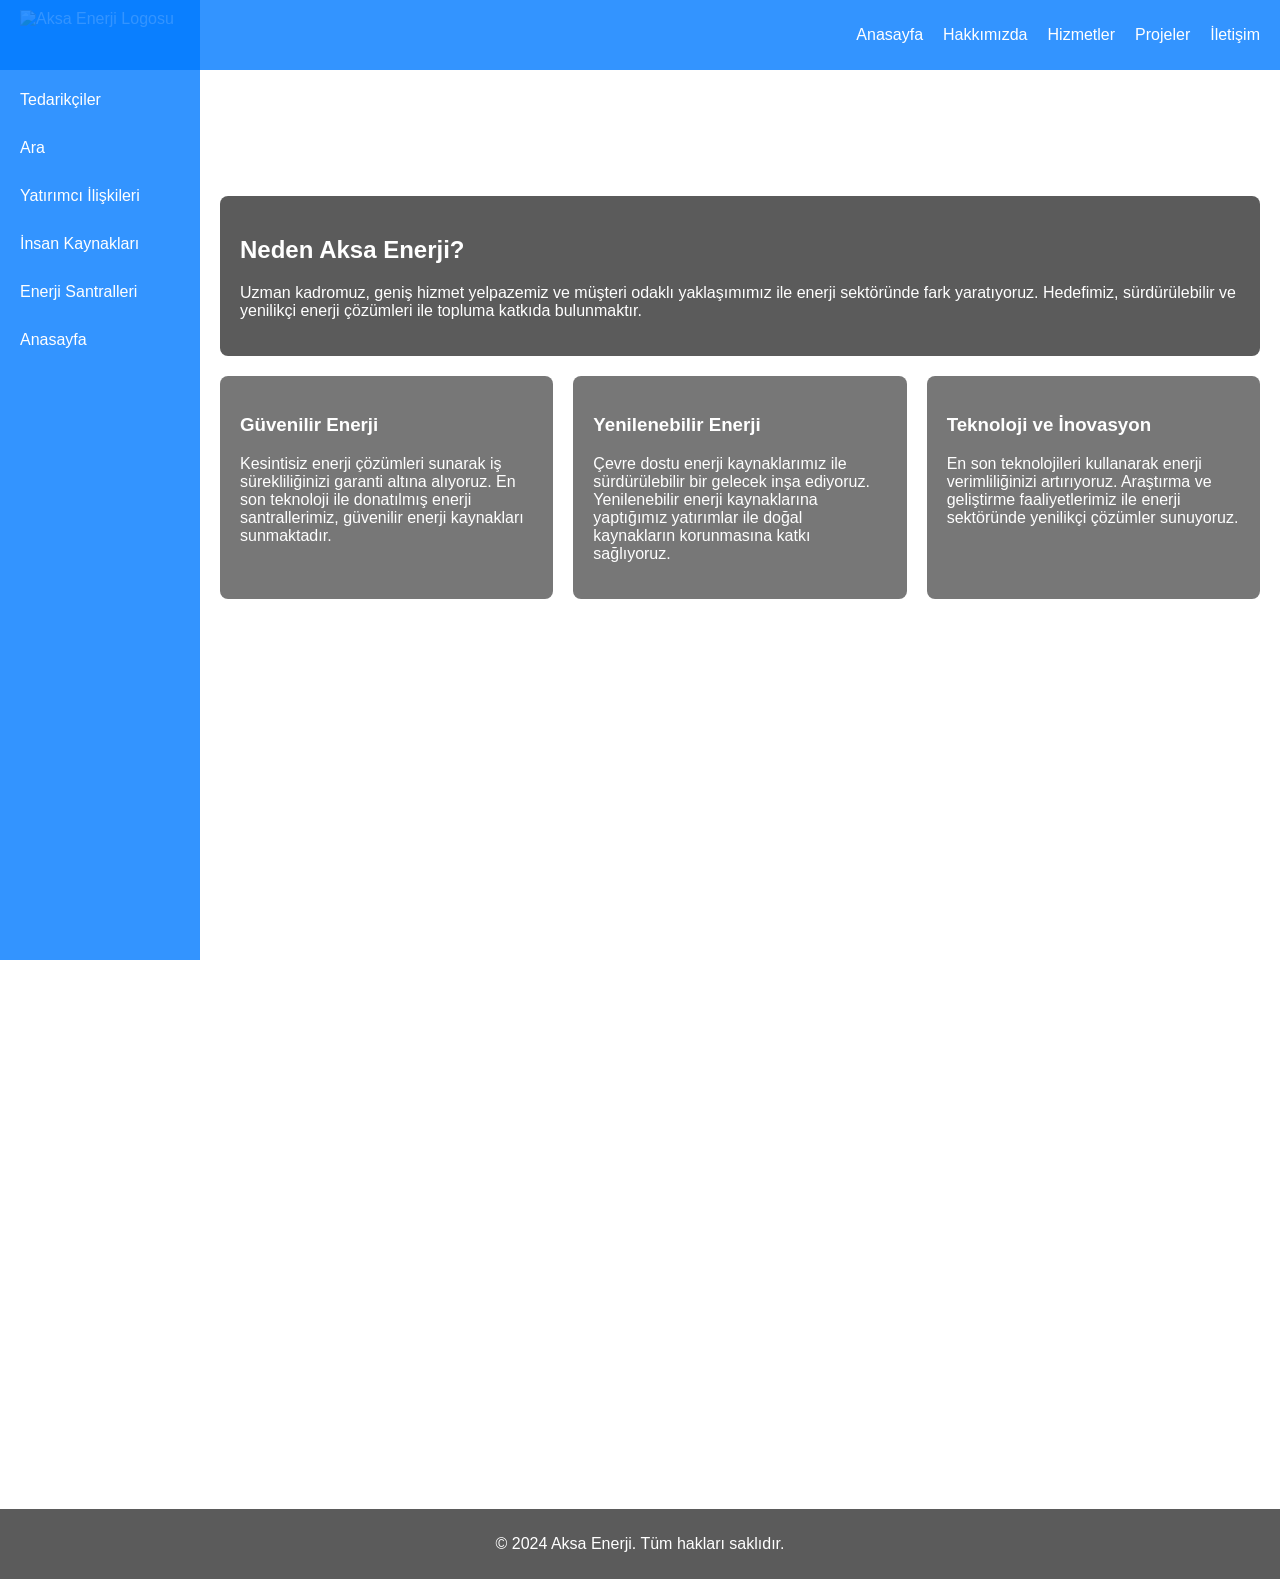
==== index.html @ c447c848 "Add files via upload" ====
<!DOCTYPE html>
<html lang="tr">
<head>
    <meta charset="UTF-8">
    <meta name="viewport" content="width=device-width, initial-scale=1.0">
    <title>Aksa Enerji</title>
    <link rel="stylesheet" href="styles.css">
</head>
<body>
    <div class="video-container">
        <video autoplay muted loop>
            <source src="aksa-enerji.mp4" type="video/mp4">
        </video>
    </div>

    <header>
        <img src="https://aksaenerjicdn.mncdn.com/assets/images/aksa-enerji-logo.jpg" alt="Aksa Enerji Logosu" class="logo">
        <nav>
            <ul>
                <li><a href="index.html">Anasayfa</a></li>
                <li><a href="hakkimizda.html" target="_blank">Hakkımızda</a></li>
                <li><a href="hizmetler.html" target="_blank">Hizmetler</a></li>
                <li><a href="projeler.html" target="_blank">Projeler</a></li>
                <li><a href="iletisim.html" target="_blank">İletişim</a></li>
            </ul>
        </nav>
    </header>

    <div class="sidebar">
        <ul>
            <li><a href="#tedarikciler">Tedarikçiler</a></li>
            <li><a href="#ara">Ara</a></li>
            <li><a href="#yatirimci-iliskileri">Yatırımcı İlişkileri</a></li>
            <li><a href="#insan-kaynaklari">İnsan Kaynakları</a></li>
            <li><a href="#enerji-santralleri">Enerji Santralleri</a></li>
            <li><a href="#anasayfa">Anasayfa</a></li>
        </ul>
    </div>

    <main>
        <section id="anasayfa">
            <h1>Hoşgeldiniz Aksa Enerji</h1>
            <p>Aksa Enerji'nin yenilikçi çözümleri ile tanışın.</p>
            <div class="highlight">
                <h2>Neden Aksa Enerji?</h2>
                <p>Uzman kadromuz, geniş hizmet yelpazemiz ve müşteri odaklı yaklaşımımız ile enerji sektöründe fark yaratıyoruz. Hedefimiz, sürdürülebilir ve yenilikçi enerji çözümleri ile topluma katkıda bulunmaktır.</p>
            </div>
            <div class="cards">
                <div class="card">
                    <h3>Güvenilir Enerji</h3>
                    <p>Kesintisiz enerji çözümleri sunarak iş sürekliliğinizi garanti altına alıyoruz. En son teknoloji ile donatılmış enerji santrallerimiz, güvenilir enerji kaynakları sunmaktadır.</p>
                </div>
                <div class="card">
                    <h3>Yenilenebilir Enerji</h3>
                    <p>Çevre dostu enerji kaynaklarımız ile sürdürülebilir bir gelecek inşa ediyoruz. Yenilenebilir enerji kaynaklarına yaptığımız yatırımlar ile doğal kaynakların korunmasına katkı sağlıyoruz.</p>
                </div>
                <div class="card">
                    <h3>Teknoloji ve İnovasyon</h3>
                    <p>En son teknolojileri kullanarak enerji verimliliğinizi artırıyoruz. Araştırma ve geliştirme faaliyetlerimiz ile enerji sektöründe yenilikçi çözümler sunuyoruz.</p>
                </div>
            </div>
        </section>
        
        <section id="tedarikciler">
            <h2>Tedarikçiler</h2>
            <p>Bizimle çalışmak isteyen tedarikçiler için bilgiler ve gereklilikler burada yer alacak.</p>
        </section>
        
        <section id="ara">
            <h2>Ara</h2>
            <p>Sitemizde arama yapmak için burayı kullanabilirsiniz.</p>
        </section>
        
        <section id="yatirimci-iliskileri">
            <h2>Yatırımcı İlişkileri</h2>
            <p>Yatırımcılarımız için önemli bilgiler ve raporlar burada bulunacak.</p>
        </section>
        
        <section id="insan-kaynaklari">
            <h2>İnsan Kaynakları</h2>
            <p>İnsan kaynakları politikalarımız ve iş başvuru süreçlerimiz hakkında bilgiler burada yer alacak.</p>
        </section>
        
        <section id="enerji-santralleri">
            <h2>Enerji Santralleri</h2>
            <p>Enerji santrallerimiz hakkında detaylı bilgiler ve projeler burada bulunacak.</p>
        </section>
    </main>

    <footer>
        <p>&copy; 2024 Aksa Enerji. Tüm hakları saklıdır.</p>
    </footer>
</body>
</html>
---- styles.css ----
body {
    font-family: Arial, sans-serif;
    color: #fff;
    margin: 0;
    padding: 0;
    overflow-x: hidden; /* Yatay scroll bar'ı gizler */
}

.video-container {
    position: fixed;
    top: 0;
    left: 0;
    width: 100%;
    height: 100%;
    overflow: hidden;
    z-index: -1;
}

.video-container video {
    min-width: 100%;
    min-height: 100%;
    width: auto;
    height: auto;
    position: absolute;
    top: 50%;
    left: 50%;
    transform: translate(-50%, -50%);
    filter: brightness(0.5); /* Video parlaklığını ayarlamak için */
}

header {
    background-color: rgba(0, 122, 255, 0.8); /* Transparan arka plan */
    padding: 10px 0;
    display: flex;
    justify-content: space-between;
    align-items: center;
    padding: 10px 20px;
    animation: fadeInDown 2s ease-in-out;
}

.logo {
    height: 50px;
}

nav ul {
    list-style-type: none;
    margin: 0;
    padding: 0;
    display: flex;
}

nav li {
    margin-left: 20px;
}

nav a {
    color: #fff;
    text-decoration: none;
}

.sidebar {
    position: fixed;
    left: 0;
    top: 0;
    height: 100%;
    width: 200px;
    background-color: rgba(0, 122, 255, 0.8); /* Transparan arka plan */
    padding-top: 60px;
    z-index: 1;
}

.sidebar ul {
    list-style-type: none;
    padding: 0;
}

.sidebar ul li {
    padding: 15px 20px;
}

.sidebar ul li a {
    color: #fff;
    text-decoration: none;
    display: block;
}

main {
    margin-left: 200px; /* Sol menü genişliği kadar boşluk bırak */
    padding: 20px;
    z-index: 1;
    position: relative;
    overflow-x: hidden; /* Yatay scroll bar'ı gizler */
}

section {
    margin-bottom: 40px;
    padding-bottom: 40px; /* İçerikler arası boşluk bırakır */
}

footer {
    background-color: rgba(51, 51, 51, 0.8); /* Transparan arka plan */
    text-align: center;
    padding: 10px 0;
    animation: fadeInUp 2s ease-in-out;
    z-index: 1;
    position: relative;
}

.highlight {
    background-color: rgba(51, 51, 51, 0.8); /* Transparan arka plan */
    padding: 20px;
    margin: 20px 0;
    border-radius: 8px;
    animation: fadeIn 2s ease-in-out;
    z-index: 1;
    position: relative;
}

.cards {
    display: flex;
    gap: 20px;
    flex-wrap: wrap; /* Küçük ekranlarda kartları sarma */
    justify-content: space-between; /* Kartlar arası boşluk */
}

.card {
    background-color: rgba(85, 85, 85, 0.8); /* Transparan arka plan */
    padding: 20px;
    border-radius: 8px;
    flex: 1;
    animation: slideIn 1.5s ease-in-out;
    z-index: 1;
    position: relative;
}

.service, .project, .contact {
    background-color: rgba(85, 85, 85, 0.8); /* Transparan arka plan */
    padding: 20px;
    border-radius: 8px;
    margin-bottom: 20px;
    animation: fadeIn 1.5s ease-in-out;
    z-index: 1;
    position: relative;
}

@keyframes fadeIn {
    from { opacity: 0; }
    to { opacity: 1; }
}

@keyframes slideIn {
    from { transform: translateX(-100%); }
    to { transform: translateX(0); }
}

@keyframes fadeInDown {
    from { transform: translateY(-50%); opacity: 0; }
    to { transform: translateY(0); opacity: 1; }
}

@keyframes fadeInUp {
    from { transform: translateY(50%); opacity: 0; }
    to { transform: translateY(0); opacity: 1; }
}
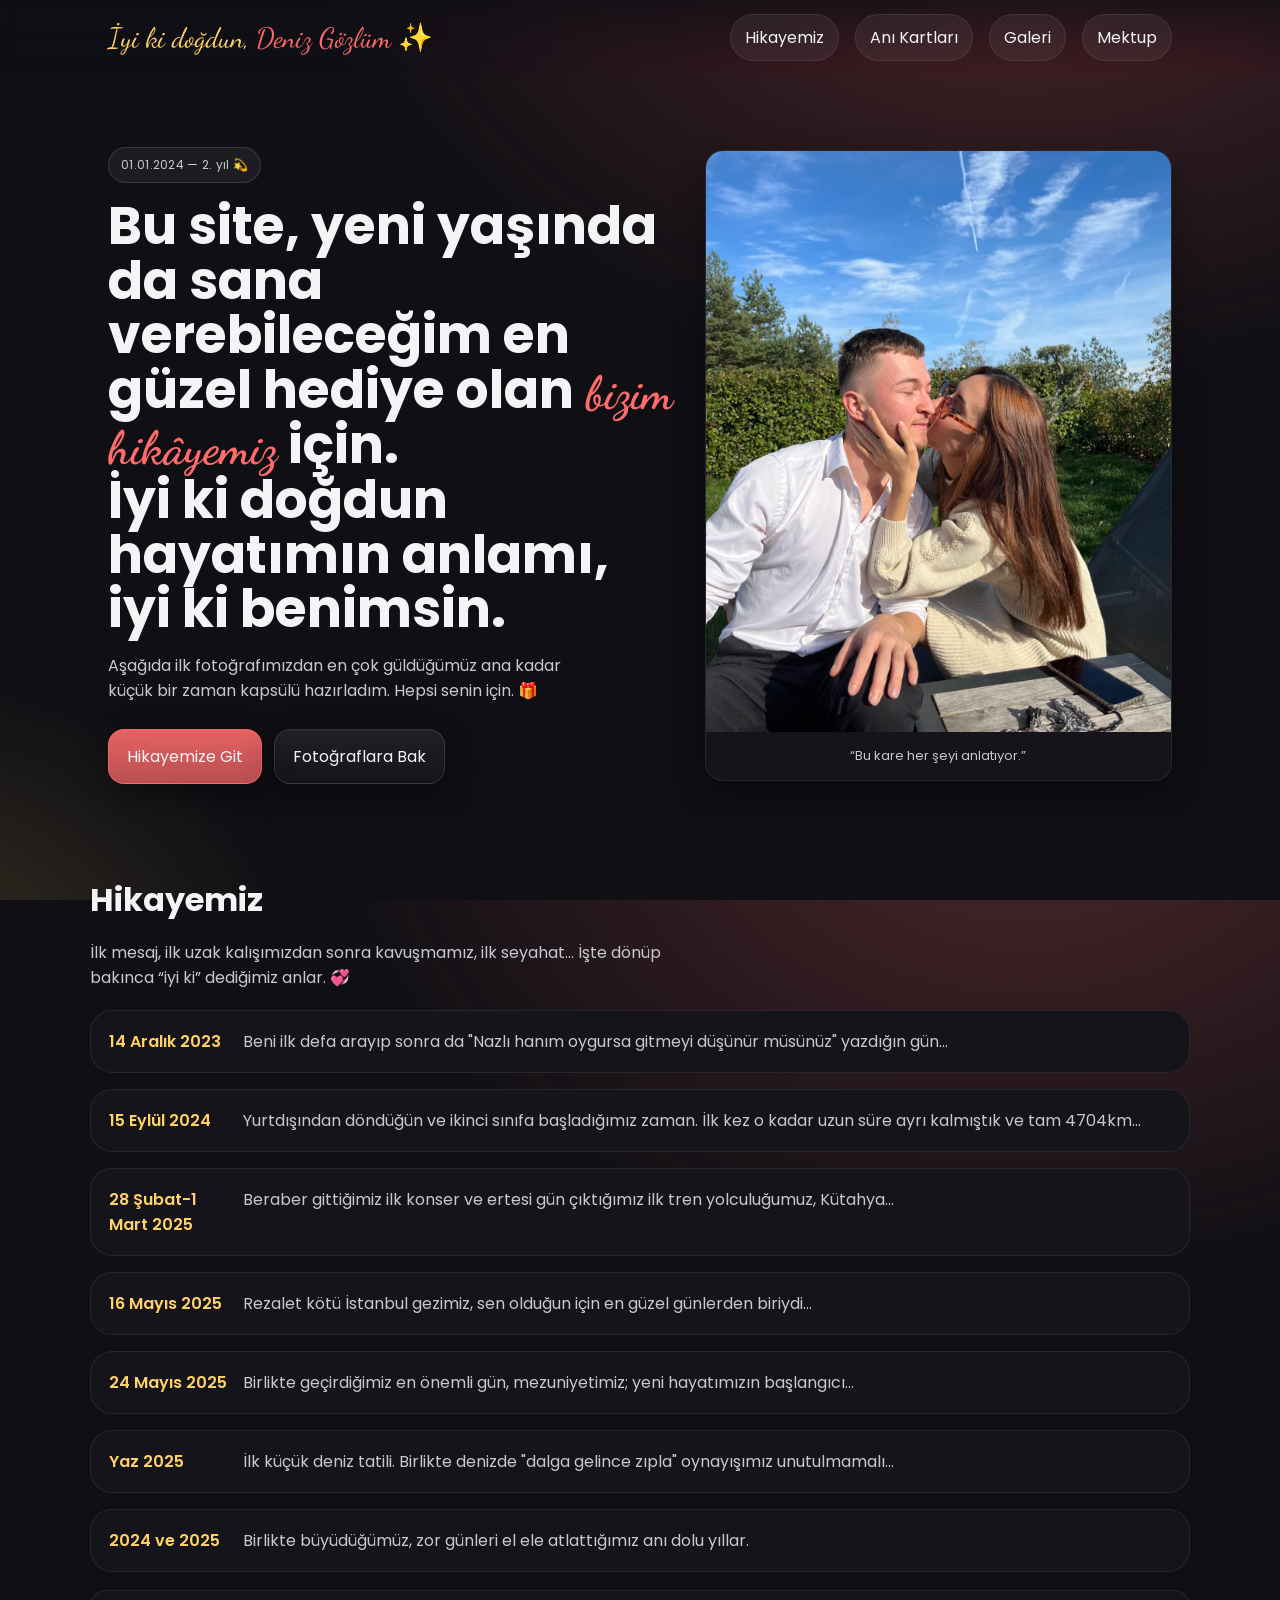
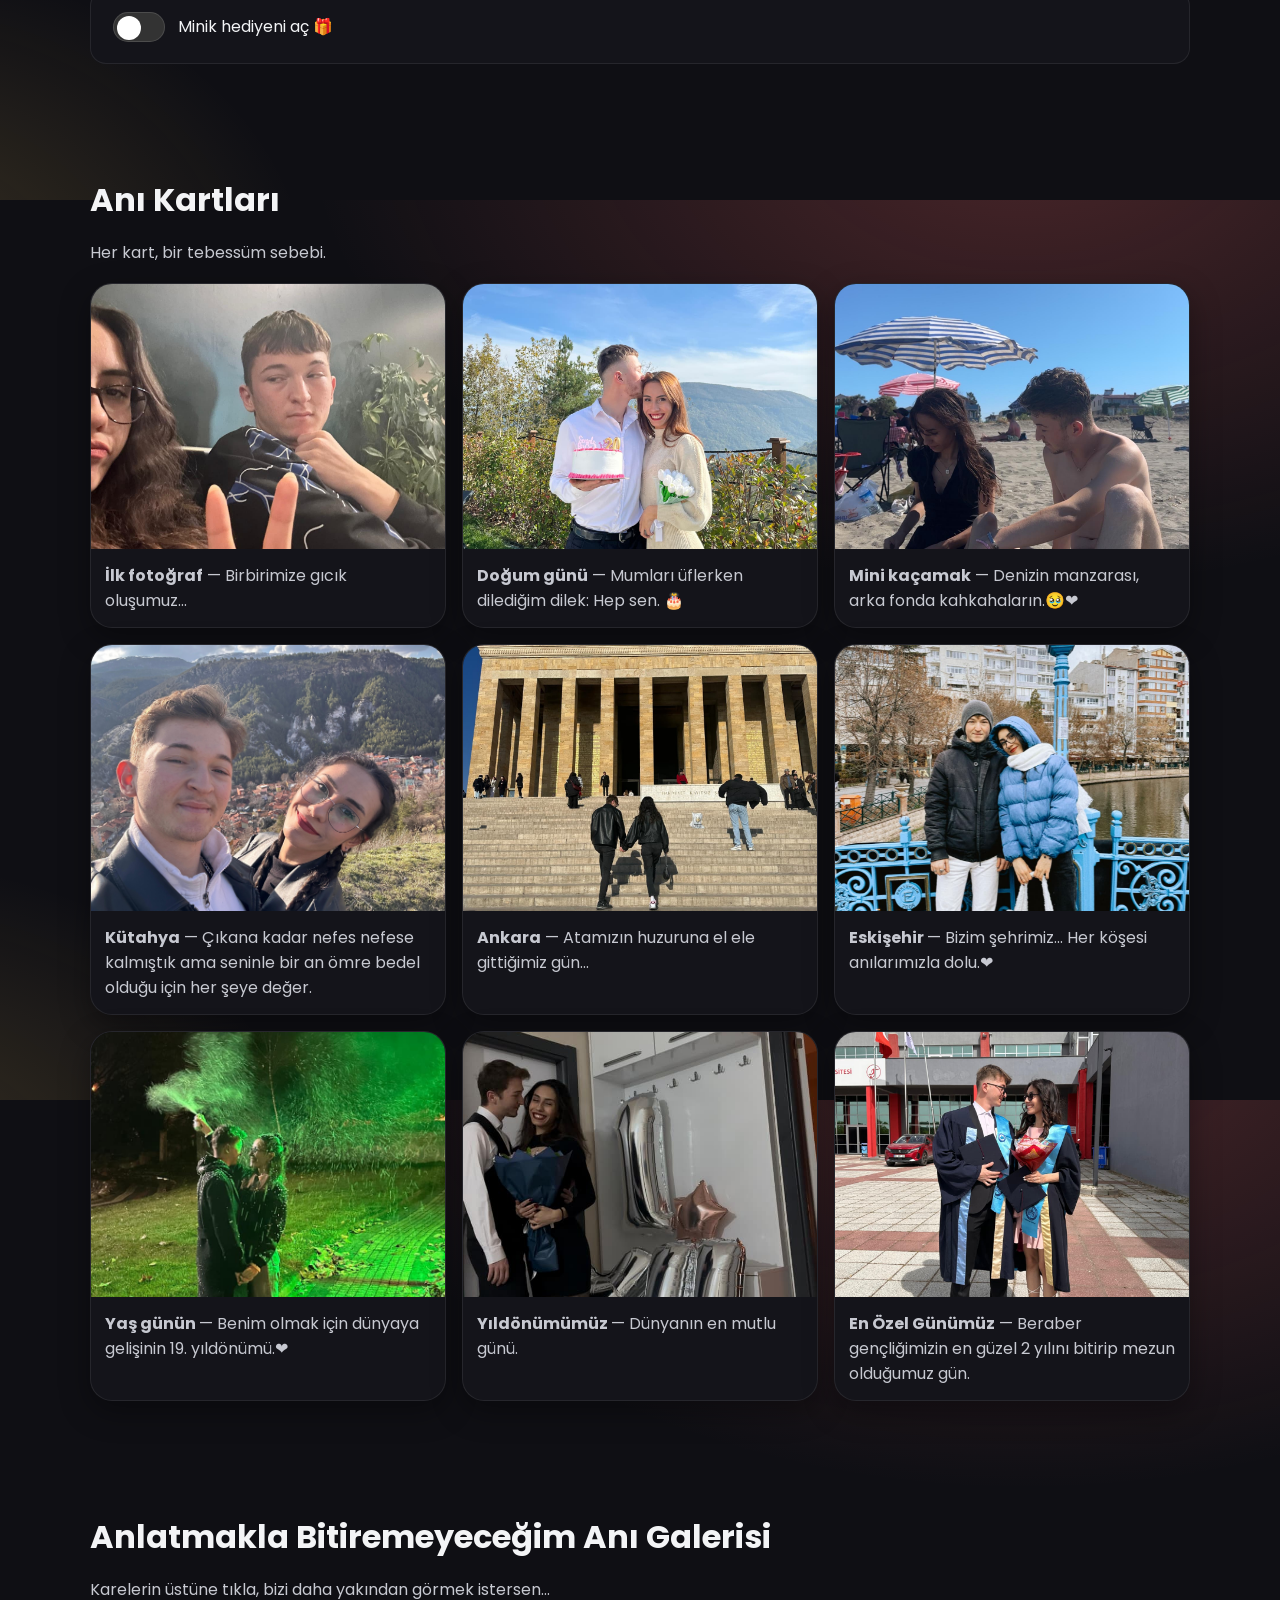
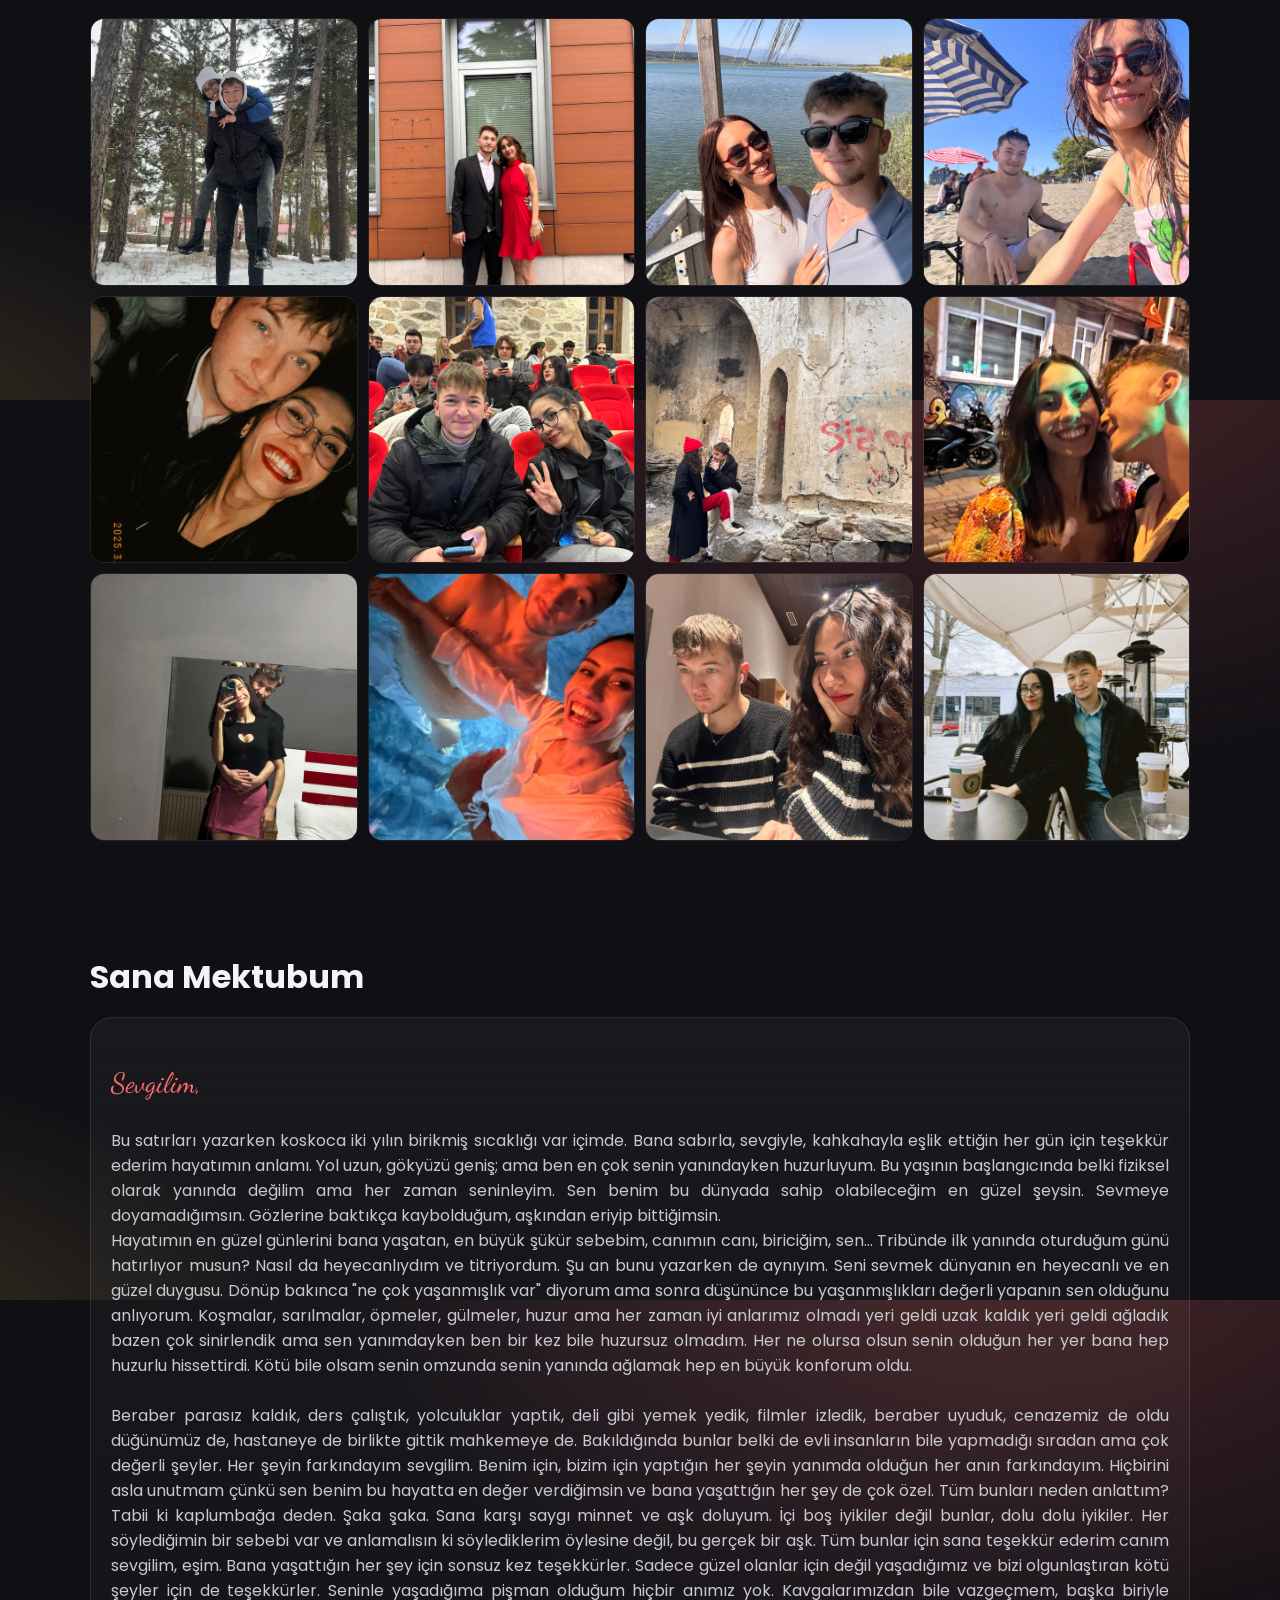
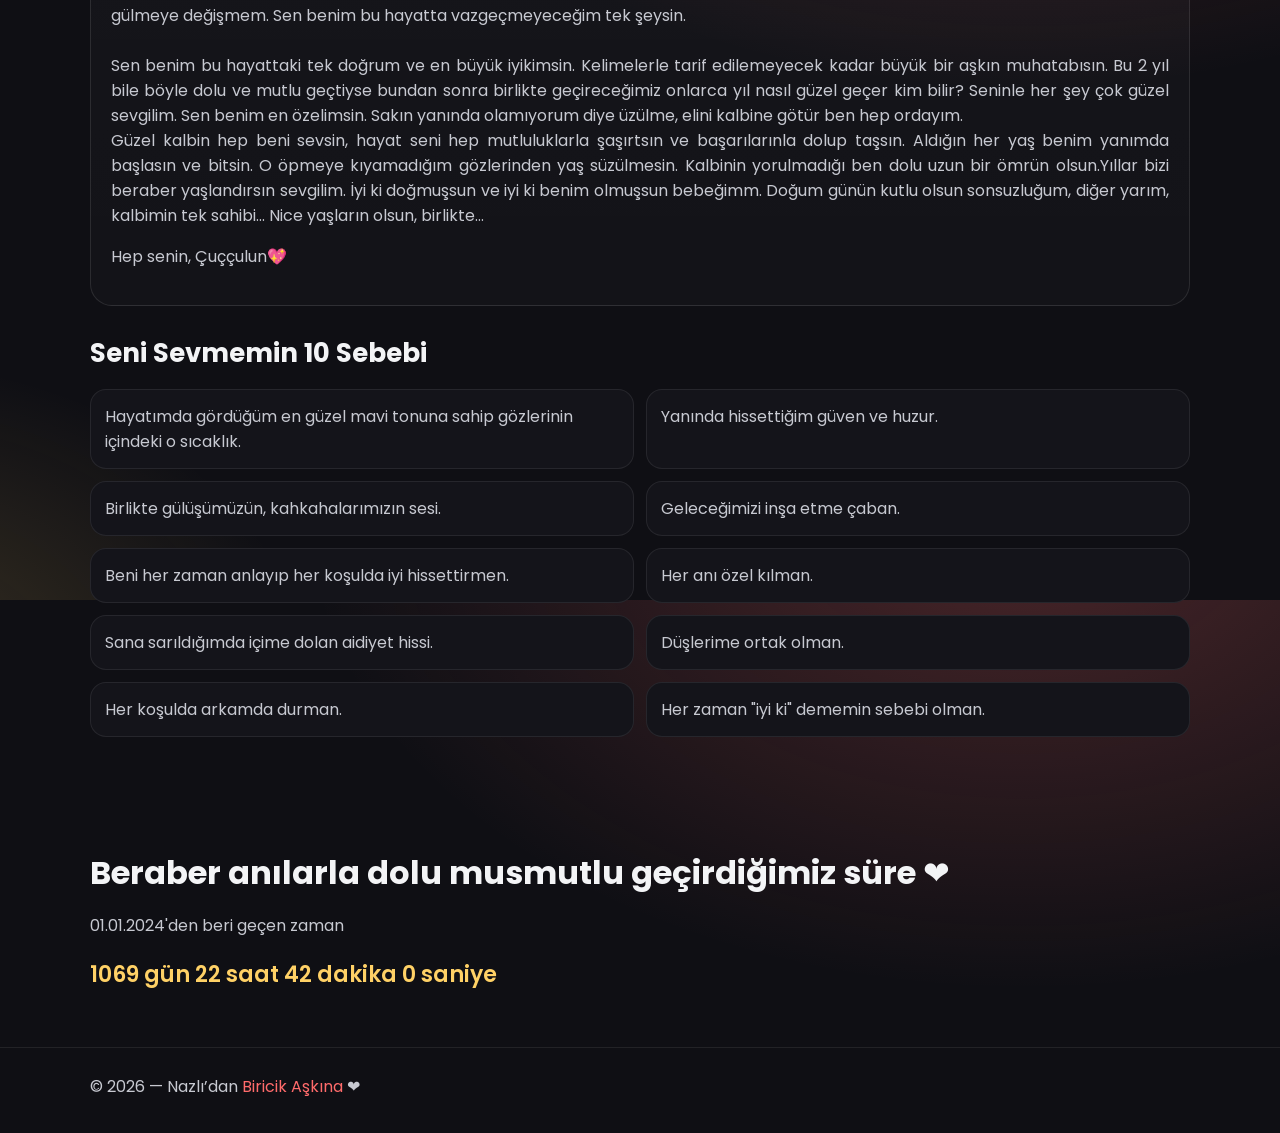
==== commit 0de1ac30: "Add files via upload" ====
--- a/index.html
+++ b/index.html
@@ -1,94 +1,569 @@
 <!DOCTYPE html>
 <html lang="tr">
 <head>
-    <meta charset="UTF-8">
-    <meta name="viewport" content="width=device-width, initial-scale=1.0">
-    <title>Aksa Enerji</title>
-    <link rel="stylesheet" href="styles.css">
+  <meta charset="UTF-8" />
+  <meta name="viewport" content="width=device-width, initial-scale=1" />
+  <meta name="theme-color" content="#ff6b6b" />
+  <title>İyi ki Doğdun ❤️</title>
+  <!-- Google Fonts -->
+  <link href="https://fonts.googleapis.com/css2?family=Dancing+Script:wght@600;700&family=Poppins:wght@300;400;600;700&display=swap" rel="stylesheet">
+  <style>
+    :root{
+      --bg:#0f0f14;          /* arka plan */
+      --paper:#14141a;       /* kart rengi */
+      --soft:#1b1b23;        /* daha koyu yüzey */
+      --text:#f3f4f6;        /* ana metin */
+      --muted:#c7c9d1;       /* ikincil metin */
+      --primary:#ff6b6b;     /* vurgu */
+      --accent:#ffd166;      /* ikinci vurgu */
+      --ring:rgba(255,107,107,.5);
+      --glass:rgba(255,255,255,.06);
+      --shadow:0 10px 30px rgba(0,0,0,.35);
+      --radius:22px;
+    }
+    *{box-sizing:border-box}
+    html,body{margin:0;height:100%;scroll-behavior:smooth}
+    body{font-family:Poppins,system-ui,-apple-system,Segoe UI,Roboto,Ubuntu; color:var(--text); background:radial-gradient(1200px 800px at 80% -10%, rgba(255,107,107,.25), transparent 60%), radial-gradient(800px 600px at -10% 110%, rgba(255,209,102,.18), transparent 55%), var(--bg);}    
+    a{color:inherit;text-decoration:none}
+    img{max-width:100%;display:block}
+
+    /* Navbar */
+    .nav{position:sticky;top:0;z-index:50;backdrop-filter:saturate(140%) blur(8px);background:linear-gradient(0deg, transparent, rgba(15,15,20,.75));}
+    .nav-inner{max-width:1100px;margin:auto;display:flex;align-items:center;justify-content:space-between;padding:14px 18px}
+    .brand{font-family:"Dancing Script";font-size:28px;color:var(--accent)}
+    .links{display:flex;gap:16px;flex-wrap:wrap}
+    .chip{padding:10px 14px;border-radius:999px;background:var(--glass);border:1px solid rgba(255,255,255,.08)}
+    .chip:hover{box-shadow:0 0 0 3px var(--ring)}
+
+    /* Hero */
+    .hero{position:relative;overflow:hidden}
+    .hero-inner{max-width:1100px;margin:auto;display:grid;grid-template-columns:1.1fr .9fr;gap:26px;align-items:center;padding:72px 18px 36px}
+    .tag{display:inline-block;padding:8px 12px;border:1px solid rgba(255,255,255,.12);border-radius:999px;background:var(--glass);color:var(--muted);font-size:12px;letter-spacing:.3px}
+    .title{font-size:52px;line-height:1.05;margin:16px 0 10px;font-weight:700}
+    .title span{color:var(--primary);font-family:"Dancing Script";font-weight:700;font-size:.9em}
+    .subtitle{color:var(--muted);max-width:48ch}
+    .cta-row{display:flex;gap:12px;margin-top:26px;flex-wrap:wrap}
+    .btn{padding:14px 18px;border-radius:16px;border:1px solid rgba(255,255,255,.12);background:linear-gradient(180deg, rgba(255,255,255,.08), rgba(255,255,255,.02));box-shadow:var(--shadow)}
+    .btn.primary{background:linear-gradient(180deg, rgba(255,107,107,.9), rgba(255,107,107,.7));border-color:rgba(255,107,107,.8)}
+    .btn:hover{transform:translateY(-1px)}
+
+    .polaroid{position:relative;border-radius:18px;overflow:hidden;background:var(--paper);border:1px solid rgba(255,255,255,.08);box-shadow:var(--shadow)}
+    .polaroid img{aspect-ratio:4/5;object-fit:cover}
+    .polaroid .cap{padding:14px;text-align:center;color:var(--muted);font-size:13px}
+
+    /* Hearts animation */
+    .hearts{position:absolute;inset:0;pointer-events:none;overflow:hidden}
+    .heart{position:absolute;bottom:-40px;width:18px;height:18px;background:var(--primary);transform:rotate(45deg);animation:float 12s linear infinite;opacity:.5}
+    .heart::before,.heart::after{content:"";position:absolute;width:18px;height:18px;background:var(--primary);border-radius:50%}
+    .heart::before{left:-9px}
+    .heart::after{top:-9px}
+    @keyframes float{0%{transform:translateY(0) rotate(45deg)}100%{transform:translateY(-120vh) rotate(45deg)}}
+    /* farklı hız/konum için özelleştirme */
+    .heart.h1{left:10%;animation-duration:13s;animation-delay:0s}
+    .heart.h2{left:22%;animation-duration:10s;animation-delay:1s}
+    .heart.h3{left:35%;animation-duration:15s;animation-delay:2s}
+    .heart.h4{left:48%;animation-duration:12s;animation-delay:3s}
+    .heart.h5{left:63%;animation-duration:16s;animation-delay:1.5s}
+    .heart.h6{left:78%;animation-duration:11s;animation-delay:2.5s}
+    .heart.h7{left:90%;animation-duration:14s;animation-delay:.5s}
+
+    /* Sections */
+    section{padding:56px 18px}
+    .wrap{max-width:1100px;margin:auto}
+    .h2{font-size:32px;margin:0 0 16px;font-weight:700}
+    .lead{color:var(--muted);max-width:60ch}
+
+    /* Timeline */
+    .timeline{display:grid;gap:16px;margin-top:20px}
+    .t-item{display:grid;grid-template-columns:120px 1fr;gap:14px;align-items:start;padding:18px;border-radius:var(--radius);background:var(--paper);border:1px solid rgba(255,255,255,.08)}
+    .t-date{color:var(--accent);font-weight:600}
+    .t-text{color:var(--muted)}
+
+    /* Memory cards */
+    .cards{display:grid;grid-template-columns:repeat(3,1fr);gap:16px;margin-top:18px}
+    .card{background:var(--paper);border:1px solid rgba(255,255,255,.08);border-radius:var(--radius);overflow:hidden;transition:transform .2s ease;box-shadow:var(--shadow)}
+    .card:hover{transform:translateY(-3px)}
+    .card img{aspect-ratio:4/3;object-fit:cover}
+    .card .p{padding:14px;color:var(--muted)}
+
+    /* Gallery with :target modal */
+    .grid{display:grid;grid-template-columns:repeat(4,1fr);gap:10px;margin-top:14px}
+    .grid a{border-radius:14px;overflow:hidden;border:1px solid rgba(255,255,255,.08)}
+    .grid img{aspect-ratio:1;object-fit:cover;filter:saturate(1.05)}
+    .modal{position:fixed;inset:0;background:rgba(0,0,0,.8);display:none;align-items:center;justify-content:center;padding:20px}
+    .modal img{max-width:min(92vw,1100px);max-height:86vh;border-radius:16px}
+    .modal:target{display:flex}
+    .close{position:fixed;top:22px;right:22px;background:var(--glass);border:1px solid rgba(255,255,255,.12);padding:10px 14px;border-radius:999px}
+
+    /* Letter */
+    .letter{background:linear-gradient(180deg,rgba(255,255,255,.04),rgba(255,255,255,.02));border:1px solid rgba(255,255,255,.1);border-radius:var(--radius);padding:20px}
+    .script{font-family:"Dancing Script";font-size:28px;color:var(--primary)}
+    .just{ text-align:justify; color:var(--muted)}
+
+    /* Reasons */
+    .reasons{display:grid;grid-template-columns:repeat(2,1fr);gap:12px;margin-top:16px}
+    .reason{background:var(--paper);border:1px solid rgba(255,255,255,.08);padding:14px;border-radius:16px;color:var(--muted)}
+
+    /* Surprise reveal */
+    .reveal{margin-top:18px;background:var(--paper);border:1px solid rgba(255,255,255,.08);border-radius:16px;padding:18px}
+    .switch{appearance:none;width:52px;height:30px;border-radius:999px;background:#333;position:relative;cursor:pointer;outline:none;border:1px solid rgba(255,255,255,.12)}
+    .switch::after{content:"";position:absolute;top:3px;left:3px;width:24px;height:24px;border-radius:50%;background:#fff;transition:all .25s}
+    .switch:checked{background:var(--primary)}
+    .switch:checked::after{left:25px}
+    .gift{display:none;margin-top:12px;padding:14px;border-radius:14px;background:linear-gradient(90deg, rgba(255,107,107,.2), rgba(255,209,102,.2));border:1px solid rgba(255,255,255,.12)}
+    .switch:checked ~ .gift{display:block}
+
+    /* Footer */
+    footer{padding:26px 18px;border-top:1px solid rgba(255,255,255,.08);color:var(--muted)}
+
+    /* Responsive */
+    @media (max-width:980px){
+      .hero-inner{grid-template-columns:1fr}
+      .cards{grid-template-columns:1fr 1fr}
+      .grid{grid-template-columns:repeat(3,1fr)}
+      .t-item{grid-template-columns:1fr}
+    }
+    @media (max-width:640px){
+      .title{font-size:38px}
+      .cards{grid-template-columns:1fr}
+      .grid{grid-template-columns:repeat(2,1fr)}
+      .reasons{grid-template-columns:1fr}
+    }
+
+    .reveal .gift {
+  display:none;
+  margin-top:12px;
+  padding:14px;
+  border-radius:14px;
+  background:linear-gradient(90deg, rgba(255,107,107,.2), rgba(255,209,102,.2));
+  border:1px solid rgba(255,255,255,.12);
+  transition:all .3s ease;
+}
+
+.switch:checked + span + .gift {
+  display:block;
+}
+
+  /* === Açılış Animasyonu === */
+#intro {
+  position: fixed;
+  inset: 0;
+  background: var(--bg);
+  display: flex;
+  align-items: center;
+  justify-content: center;
+  flex-direction: column;
+  z-index: 9999;
+  animation: fadeOut 2s ease 7s forwards; /* 4.5 saniye sonra kaybolur */
+}
+
+.intro-text {
+  text-align: center;
+  animation: fadeIn 1s ease forwards;
+}
+
+#intro h1, #intro h2 {
+  opacity: 0;
+  font-family: "Dancing Script", cursive;
+  color: var(--primary);
+  margin: 0;
+}
+
+#intro h1 {
+  font-size: 42px;
+  animation: showText 1s ease forwards 0.5s;
+}
+
+#intro h2 {
+  font-size: 32px;
+  color: var(--accent);
+  animation: showText 1s ease forwards 2.5s;
+}
+
+@keyframes showText {
+  from {opacity: 0; transform: translateY(20px);}
+  to {opacity: 1; transform: translateY(0);}
+}
+
+@keyframes fadeOut {
+  to {opacity: 0; visibility: hidden;}
+}
+
+@keyframes fadeIn {
+  from {opacity: 0;}
+  to {opacity: 1;}
+}
+
+/* === Kalp & Konfeti Efekti === */
+#confettiCanvas {
+  position: absolute;
+  top: 0;
+  left: 0;
+  width: 100%;
+  height: 100%;
+  pointer-events: none;
+}
+
+  </style>
 </head>
 <body>
-    <div class="video-container">
-        <video autoplay muted loop>
-            <source src="aksa-enerji.mp4" type="video/mp4">
-        </video>
-    </div>
-
-    <header>
-        <img src="https://aksaenerjicdn.mncdn.com/assets/images/aksa-enerji-logo.jpg" alt="Aksa Enerji Logosu" class="logo">
-        <nav>
-            <ul>
-                <li><a href="index.html">Anasayfa</a></li>
-                <li><a href="hakkimizda.html" target="_blank">Hakkımızda</a></li>
-                <li><a href="hizmetler.html" target="_blank">Hizmetler</a></li>
-                <li><a href="projeler.html" target="_blank">Projeler</a></li>
-                <li><a href="iletisim.html" target="_blank">İletişim</a></li>
-            </ul>
-        </nav>
-    </header>
-
-    <div class="sidebar">
-        <ul>
-            <li><a href="#tedarikciler">Tedarikçiler</a></li>
-            <li><a href="#ara">Ara</a></li>
-            <li><a href="#yatirimci-iliskileri">Yatırımcı İlişkileri</a></li>
-            <li><a href="#insan-kaynaklari">İnsan Kaynakları</a></li>
-            <li><a href="#enerji-santralleri">Enerji Santralleri</a></li>
-            <li><a href="#anasayfa">Anasayfa</a></li>
-        </ul>
-    </div>
-
-    <main>
-        <section id="anasayfa">
-            <h1>Hoşgeldiniz Aksa Enerji</h1>
-            <p>Aksa Enerji'nin yenilikçi çözümleri ile tanışın.</p>
-            <div class="highlight">
-                <h2>Neden Aksa Enerji?</h2>
-                <p>Uzman kadromuz, geniş hizmet yelpazemiz ve müşteri odaklı yaklaşımımız ile enerji sektöründe fark yaratıyoruz. Hedefimiz, sürdürülebilir ve yenilikçi enerji çözümleri ile topluma katkıda bulunmaktır.</p>
-            </div>
-            <div class="cards">
-                <div class="card">
-                    <h3>Güvenilir Enerji</h3>
-                    <p>Kesintisiz enerji çözümleri sunarak iş sürekliliğinizi garanti altına alıyoruz. En son teknoloji ile donatılmış enerji santrallerimiz, güvenilir enerji kaynakları sunmaktadır.</p>
-                </div>
-                <div class="card">
-                    <h3>Yenilenebilir Enerji</h3>
-                    <p>Çevre dostu enerji kaynaklarımız ile sürdürülebilir bir gelecek inşa ediyoruz. Yenilenebilir enerji kaynaklarına yaptığımız yatırımlar ile doğal kaynakların korunmasına katkı sağlıyoruz.</p>
-                </div>
-                <div class="card">
-                    <h3>Teknoloji ve İnovasyon</h3>
-                    <p>En son teknolojileri kullanarak enerji verimliliğinizi artırıyoruz. Araştırma ve geliştirme faaliyetlerimiz ile enerji sektöründe yenilikçi çözümler sunuyoruz.</p>
-                </div>
-            </div>
-        </section>
-        
-        <section id="tedarikciler">
-            <h2>Tedarikçiler</h2>
-            <p>Bizimle çalışmak isteyen tedarikçiler için bilgiler ve gereklilikler burada yer alacak.</p>
-        </section>
-        
-        <section id="ara">
-            <h2>Ara</h2>
-            <p>Sitemizde arama yapmak için burayı kullanabilirsiniz.</p>
-        </section>
-        
-        <section id="yatirimci-iliskileri">
-            <h2>Yatırımcı İlişkileri</h2>
-            <p>Yatırımcılarımız için önemli bilgiler ve raporlar burada bulunacak.</p>
-        </section>
-        
-        <section id="insan-kaynaklari">
-            <h2>İnsan Kaynakları</h2>
-            <p>İnsan kaynakları politikalarımız ve iş başvuru süreçlerimiz hakkında bilgiler burada yer alacak.</p>
-        </section>
-        
-        <section id="enerji-santralleri">
-            <h2>Enerji Santralleri</h2>
-            <p>Enerji santrallerimiz hakkında detaylı bilgiler ve projeler burada bulunacak.</p>
-        </section>
-    </main>
-
-    <footer>
-        <p>&copy; 2024 Aksa Enerji. Tüm hakları saklıdır.</p>
-    </footer>
+  <!-- NAV -->
+  <nav class="nav">
+    <div class="nav-inner">
+      <div class="brand">İyi ki doğdun, <span style="color:var(--primary)">Deniz Gözlüm</span> ✨</div>
+      <div class="links">
+        <a class="chip" href="#hikaye">Hikayemiz</a>
+        <a class="chip" href="#anilar">Anı Kartları</a>
+        <a class="chip" href="#galeri">Galeri</a>
+        <a class="chip" href="#mektup">Mektup</a>
+      </div>
+    </div>
+  </nav>
+
+  <!-- AÇILIŞ ANİMASYONU -->
+<div id="intro">
+  <div class="intro-text">
+    <h1 class="line1">SENİ SONSUZA KADAR ÇOK SEVECEĞİM</h1>
+    <h2 class="line2">İYİ Kİ DOĞDUN ❤️</h2>
+  </div>
+  <!-- Kalp ve konfeti patlaması -->
+<canvas id="confettiCanvas"></canvas>
+</div>
+
+  <!-- HERO -->
+  <header class="hero">
+    <div class="hero-inner wrap">
+      <div>
+        <span class="tag">01.01.2024 — 2. yıl 💫</span>
+        <h1 class="title">Bu site, yeni yaşında da sana verebileceğim en güzel hediye olan<span> bizim hikâyemiz</span> için. <br/>İyi ki doğdun hayatımın anlamı, iyi ki benimsin.</h1>
+        <p class="subtitle">Aşağıda ilk fotoğrafımızdan en çok güldüğümüz ana kadar küçük bir zaman kapsülü hazırladım. Hepsi senin için. 🎁</p>
+        <div class="cta-row">
+          <a class="btn primary" href="#hikaye">Hikayemize Git</a>
+          <a class="btn" href="#galeri">Fotoğraflara Bak</a>
+        </div>
+      </div>
+      <div class="polaroid">
+        <!-- KAPAĞA KOYMAK İSTEDİĞİN FOTOĞRAFI /images/kapak.jpg OLARAK EKLE -->
+        <img src="images/kapak.jpg" alt="Kapak fotoğrafımız" />
+        <div class="cap">“Bu kare her şeyi anlatıyor.”</div>
+      </div>
+    </div>
+    <!-- kalp animasyonu -->
+    <div class="hearts" aria-hidden="true">
+      <div class="heart h1"></div>
+      <div class="heart h2"></div>
+      <div class="heart h3"></div>
+      <div class="heart h4"></div>
+      <div class="heart h5"></div>
+      <div class="heart h6"></div>
+      <div class="heart h7"></div>
+    </div>
+  </header>
+
+  <!-- HİKAYE / ZAMAN ÇİZELGESİ -->
+  <section id="hikaye">
+    <div class="wrap">
+      <h2 class="h2">Hikayemiz</h2>
+      <p class="lead">İlk mesaj, ilk uzak kalışımızdan sonra kavuşmamız, ilk seyahat… İşte dönüp bakınca “iyi ki” dediğimiz anlar. 💞</p>
+      <div class="timeline">
+        <!-- TARİHLERİ KENDİ İLİŞKİNİZE GÖRE DÜZENLEYİN -->
+        <div class="t-item">
+          <div class="t-date">14 Aralık 2023</div>
+          <div class="t-text">Beni ilk defa arayıp sonra da "Nazlı hanım oygursa gitmeyi düşünür müsünüz" yazdığın gün...</div>
+        </div>
+        <div class="t-item">
+          <div class="t-date">15 Eylül 2024</div>
+          <div class="t-text">Yurtdışından döndüğün ve ikinci sınıfa başladığımız zaman. İlk kez o kadar uzun süre ayrı kalmıştık ve tam 4704km...</div>
+        </div>
+        <div class="t-item">
+          <div class="t-date">28 Şubat-1 Mart 2025</div>
+          <div class="t-text">Beraber gittiğimiz ilk konser ve ertesi gün çıktığımız ilk tren yolculuğumuz, Kütahya...</div>
+        </div>
+         <div class="t-item">
+          <div class="t-date">16 Mayıs 2025</div>
+          <div class="t-text">Rezalet kötü İstanbul gezimiz, sen olduğun için en güzel günlerden biriydi...</div>
+        </div>
+         
+         <div class="t-item">
+          <div class="t-date">24 Mayıs 2025</div>
+          <div class="t-text">Birlikte geçirdiğimiz en önemli gün, mezuniyetimiz; yeni hayatımızın başlangıcı...</div>
+        </div>
+        <div class="t-item">
+          <div class="t-date">Yaz 2025</div>
+          <div class="t-text">İlk küçük deniz tatili. Birlikte denizde "dalga gelince zıpla" oynayışımız unutulmamalı...</div>
+        </div>
+        <div class="t-item">
+          <div class="t-date">2024 ve 2025</div>
+          <div class="t-text">Birlikte büyüdüğümüz, zor günleri el ele atlattığımız anı dolu yıllar.</div>
+        </div>
+      </div>
+
+      <div class="reveal">
+  <label style="display:flex;align-items:center;gap:10px;cursor:pointer">
+    <input class="switch" type="checkbox" />
+    <span>Minik hediyeni aç 🎁</span>
+
+    
+    <div class="gift">
+      “Her yeni yaşında dileğim aynı: Gözlerinin içine baktığımda, evimde olduğumu hissetmek.”
+    </div>
+  </label>
+</div>
+
+
+  </section>
+
+  <!-- ANILAR (KARTLAR) -->
+  <section id="anilar">
+    <div class="wrap">
+      <h2 class="h2">Anı Kartları</h2>
+      <p class="lead">Her kart, bir tebessüm sebebi.</p>
+      <div class="cards">
+        <!-- Görselleri /images klasörüne koy, aşağıdaki yolları değiştir -->
+        <article class="card">
+          <img src="images/ani-1.jpg" alt="İlk fotoğraf" />
+          <div class="p"><strong>İlk fotoğraf</strong> — Birbirimize gıcık oluşumuz...</div>
+        </article>
+        <article class="card">
+          <img src="images/ani-2.jpg" alt="Doğum günü sürprizi" />
+          <div class="p"><strong>Doğum günü</strong> — Mumları üflerken dilediğim dilek: Hep sen. 🎂</div>
+        </article>
+        <article class="card">
+          <img src="images/ani-3.jpg" alt="Küçük bir yolculuk" />
+          <div class="p"><strong>Mini kaçamak</strong> — Denizin manzarası, arka fonda kahkahaların.🥹❤️</div>
+        </article>
+        <article class="card">
+          <img src="images/ani-4.jpg" alt="İlk Seyahatimiz" />
+          <div class="p"><strong>Kütahya</strong> — Çıkana kadar nefes nefese kalmıştık ama seninle bir an ömre bedel olduğu için her şeye değer.</div>
+        </article>
+        <article class="card">
+          <img src="images/ani-5.jpg" alt="Ankara" />
+          <div class="p"><strong>Ankara</strong> — Atamızın huzuruna el ele gittiğimiz gün...</div>
+        </article>
+        <article class="card">
+          <img src="images/ani-6.jpg" alt="Eskişehir" />
+          <div class="p"><strong>Eskişehir </strong> — Bizim şehrimiz... Her köşesi anılarımızla dolu.❤️</div>
+        </article>
+        <article class="card">
+          <img src="images/ani-7.jpg" alt="doğum günün" />
+          <div class="p"><strong>Yaş günün </strong> — Benim olmak için dünyaya gelişinin 19. yıldönümü.❤️</div>
+        </article>
+        <article class="card">
+          <img src="images/ani-8.jpg" alt="Yıldönümü" />
+          <div class="p"><strong>Yıldönümümüz </strong> — Dünyanın en mutlu günü.</div>
+        </article>
+        <article class="card">
+          <img src="images/ani-9.jpg" alt="Aşk" />
+          <div class="p"><strong>En Özel Günümüz</strong> — Beraber gençliğimizin en güzel 2 yılını bitirip mezun olduğumuz gün.</div>
+        </article>
+      </div>
+    </div>
+  </section>
+
+  <!-- GALERİ (BÜYÜTME :target) -->
+  <section id="galeri">
+    <div class="wrap">
+      <h2 class="h2">Anlatmakla Bitiremeyeceğim Anı Galerisi</h2>
+      <p class="lead">Karelerin üstüne tıkla, bizi daha yakından görmek istersen...</p>
+      <div class="grid">
+        <a href="#g1"><img src="images/g-1.jpg" alt="galeri 1"></a>
+        <a href="#g2"><img src="images/g-2.jpg" alt="galeri 2"></a>
+        <a href="#g3"><img src="images/g-3.jpg" alt="galeri 3"></a>
+        <a href="#g4"><img src="images/g-4.jpg" alt="galeri 4"></a>
+        <a href="#g5"><img src="images/g-5.jpg" alt="galeri 5"></a>
+        <a href="#g6"><img src="images/g-6.jpg" alt="galeri 6"></a>
+        <a href="#g7"><img src="images/g-7.jpg" alt="galeri 7"></a>
+        <a href="#g8"><img src="images/g-8.jpg" alt="galeri 8"></a>
+        <a href="#g9"><img src="images/g-9.jpg" alt="galeri 9"></a>
+        <a href="#g10"><img src="images/g-10.jpg" alt="galeri 10"></a>
+        <a href="#g11"><img src="images/g-11.jpg" alt="galeri 11"></a>
+        <a href="#g12"><img src="images/g-12.jpg" alt="galeri 12"></a>
+      </div>
+
+      <!-- modals -->
+      <div id="g1" class="modal"><a class="close" href="#galeri">Kapat ✕</a><img src="images/g-1.jpg" alt=""></div>
+      <div id="g2" class="modal"><a class="close" href="#galeri">Kapat ✕</a><img src="images/g-2.jpg" alt=""></div>
+      <div id="g3" class="modal"><a class="close" href="#galeri">Kapat ✕</a><img src="images/g-3.jpg" alt=""></div>
+      <div id="g4" class="modal"><a class="close" href="#galeri">Kapat ✕</a><img src="images/g-4.jpg" alt=""></div>
+      <div id="g5" class="modal"><a class="close" href="#galeri">Kapat ✕</a><img src="images/g-5.jpg" alt=""></div>
+      <div id="g6" class="modal"><a class="close" href="#galeri">Kapat ✕</a><img src="images/g-6.jpg" alt=""></div>
+      <div id="g7" class="modal"><a class="close" href="#galeri">Kapat ✕</a><img src="images/g-7.jpg" alt=""></div>
+      <div id="g8" class="modal"><a class="close" href="#galeri">Kapat ✕</a><img src="images/g-8.jpg" alt=""></div>
+      <div id="g9" class="modal"><a class="close" href="#galeri">Kapat ✕</a><img src="images/g-9.jpg" alt=""></div>
+      <div id="g10" class="modal"><a class="close" href="#galeri">Kapat ✕</a><img src="images/g-10.jpg" alt=""></div>
+      <div id="g11" class="modal"><a class="close" href="#galeri">Kapat ✕</a><img src="images/g-11.jpg" alt=""></div>
+      <div id="g12" class="modal"><a class="close" href="#galeri">Kapat ✕</a><img src="images/g-12.jpg" alt=""></div>
+    </div>
+  </section>
+
+  <!-- MEKTUP / NOT -->
+  <section id="mektup">
+    <div class="wrap">
+      <h2 class="h2">Sana Mektubum</h2>
+      <div class="letter">
+        <p class="script">Sevgilim,</p>
+        <p class="just">Bu satırları yazarken koskoca iki yılın birikmiş sıcaklığı var içimde. Bana sabırla, sevgiyle, kahkahayla eşlik ettiğin her gün için teşekkür ederim hayatımın anlamı.
+           Yol uzun, gökyüzü geniş; ama ben en çok senin yanındayken huzurluyum. 
+            Bu yaşının başlangıcında belki fiziksel olarak yanında değilim ama her zaman seninleyim. Sen benim bu dünyada sahip olabileceğim en güzel şeysin. Sevmeye doyamadığımsın. Gözlerine baktıkça kaybolduğum, aşkından eriyip bittiğimsin.<br>
+            Hayatımın en güzel günlerini bana yaşatan, en büyük şükür sebebim, canımın canı, biriciğim, sen... Tribünde ilk yanında oturduğum günü hatırlıyor musun? Nasıl da heyecanlıydım ve titriyordum. Şu an bunu yazarken de aynıyım.
+            Seni sevmek dünyanın en heyecanlı ve en güzel duygusu. Dönüp bakınca "ne çok yaşanmışlık var" diyorum ama sonra düşününce bu yaşanmışlıkları değerli yapanın sen olduğunu anlıyorum.
+            Koşmalar, sarılmalar, öpmeler, gülmeler, huzur ama her zaman iyi anlarımız olmadı yeri geldi uzak kaldık yeri geldi ağladık bazen çok sinirlendik ama sen yanımdayken ben bir kez bile huzursuz olmadım.
+            Her ne olursa olsun senin olduğun her yer bana hep huzurlu hissettirdi. Kötü bile olsam senin omzunda senin yanında ağlamak hep en büyük konforum oldu. <br> 
+            <br>
+            Beraber parasız kaldık, ders çalıştık, yolculuklar yaptık, deli gibi yemek yedik, filmler izledik, beraber uyuduk, cenazemiz de oldu düğünümüz de, hastaneye de birlikte gittik mahkemeye de.
+            Bakıldığında bunlar belki de evli insanların bile yapmadığı sıradan ama çok değerli şeyler. Her şeyin farkındayım sevgilim. Benim için, bizim için yaptığın her şeyin yanımda olduğun her anın farkındayım. 
+            Hiçbirini asla unutmam çünkü sen benim bu hayatta en değer verdiğimsin ve bana yaşattığın her şey de çok özel. Tüm bunları neden anlattım? Tabii ki kaplumbağa deden. Şaka şaka. 
+            Sana karşı saygı minnet ve aşk doluyum. İçi boş iyikiler değil bunlar, dolu dolu iyikiler. Her söylediğimin bir sebebi var ve anlamalısın ki söylediklerim öylesine değil, bu gerçek bir aşk.
+            Tüm bunlar için sana teşekkür ederim canım sevgilim, eşim. Bana yaşattığın her şey için sonsuz kez teşekkürler. Sadece güzel olanlar için değil yaşadığımız ve bizi olgunlaştıran kötü şeyler için de teşekkürler.
+            Seninle yaşadığıma pişman olduğum hiçbir anımız yok. Kavgalarımızdan bile vazgeçmem, başka biriyle gülmeye değişmem.
+            Sen benim bu hayatta vazgeçmeyeceğim tek şeysin. <br>
+            <br>
+            Sen benim bu hayattaki tek doğrum ve en büyük iyikimsin. Kelimelerle tarif edilemeyecek kadar büyük bir aşkın muhatabısın.
+            Bu 2 yıl bile böyle dolu ve mutlu geçtiyse bundan sonra birlikte geçireceğimiz onlarca yıl nasıl güzel geçer kim bilir? Seninle her şey çok güzel sevgilim. Sen benim en özelimsin. Sakın yanında olamıyorum diye üzülme, elini kalbine götür ben hep ordayım. <br>
+            Güzel kalbin hep beni sevsin, hayat seni hep mutluluklarla şaşırtsın ve başarılarınla dolup taşsın. Aldığın her yaş benim yanımda başlasın ve bitsin. O öpmeye kıyamadığım gözlerinden yaş süzülmesin.
+            Kalbinin yorulmadığı ben dolu uzun bir ömrün olsun.Yıllar bizi beraber yaşlandırsın sevgilim.
+            İyi ki doğmuşsun ve iyi ki benim olmuşsun bebeğimm. Doğum günün kutlu olsun sonsuzluğum, diğer yarım, kalbimin tek sahibi...
+            Nice yaşların olsun, birlikte…</p>
+        <p class="just">Hep senin, Çuççulun💖</p>
+      </div>
+
+      <h3 class="h2" style="margin-top:28px;font-size:26px">Seni Sevmemin 10 Sebebi</h3>
+      <div class="reasons">
+        <div class="reason">Hayatımda gördüğüm en güzel mavi tonuna sahip gözlerinin içindeki o sıcaklık.</div>
+        <div class="reason">Yanında hissettiğim güven ve huzur.</div>
+        <div class="reason">Birlikte gülüşümüzün, kahkahalarımızın sesi.</div>
+        <div class="reason">Geleceğimizi inşa etme çaban.</div>
+        <div class="reason">Beni her zaman anlayıp her koşulda iyi hissettirmen.</div>
+        <div class="reason">Her anı özel kılman.</div>
+        <div class="reason">Sana sarıldığımda içime dolan aidiyet hissi.</div>
+        <div class="reason">Düşlerime ortak olman.</div>
+        <div class="reason">Her koşulda arkamda durman.</div>
+        <div class="reason">Her zaman "iyi ki" dememin sebebi olman.</div>
+      </div>
+    </div>
+  </section>
+
+  <!-- ANI SAYACI -->
+  <section id="sayac">
+    <div class="wrap">
+      <h2 class="h2">Beraber anılarla dolu musmutlu geçirdiğimiz süre ❤️</h2>
+      <p class="lead">01.01.2024'den beri geçen zaman </p>
+      <div id="counter" style="margin-top:20px;font-size:22px;color:var(--accent);font-weight:600"></div>
+    </div>
+  </section>
+
+<footer>
+    <div class="wrap">
+      <div>© <span id="yil">2025</span> — Nazlı’dan <span style="color:var(--primary)">Biricik Aşkına</span> ❤️</div>
+      <div style="margin-top:8px;font-size:13px"></div>
+    </div>
+  </footer>
+
+  <script>
+    // yıl güncelle
+    document.getElementById('yil').textContent = new Date().getFullYear();
+    // anı sayacı
+    const startDate = new Date("2024-01-01T00:00:00");
+    function updateCounter(){
+      const now = new Date();
+      const diff = now - startDate;
+
+      const days = Math.floor(diff / (1000*60*60*24));
+      const hours = Math.floor((diff / (1000*60*60)) % 24);
+      const minutes = Math.floor((diff / (1000*60)) % 60);
+      const seconds = Math.floor((diff / 1000) % 60);
+
+      document.getElementById('counter').textContent = `${days} gün ${hours} saat ${minutes} dakika ${seconds} saniye`;
+    }
+    setInterval(updateCounter, 1000);
+    updateCounter();
+
+   
+  // Sayfa tamamen yüklendikten sonra intro’yu kaldır
+  window.addEventListener('load', () => {
+    const intro = document.getElementById('intro');
+    setTimeout(() => {
+      intro.style.display = 'none';
+    }, 9000); 
+  });
+
+  
+// 🎉 Kalp + Konfeti Patlaması Efekti
+window.addEventListener('load', () => {
+  const canvas = document.getElementById('confettiCanvas');
+  const ctx = canvas.getContext('2d');
+  canvas.width = window.innerWidth;
+  canvas.height = window.innerHeight;
+
+  const hearts = [];
+  const confetti = [];
+
+  // Kalp oluşturma fonksiyonu
+  function createHeart(x, y, size, color) {
+    return { x, y, size, color, alpha: 1, vy: (Math.random() - 0.5) * 3, vx: (Math.random() - 0.5) * 3 };
+  }
+
+  // Konfeti oluşturma fonksiyonu
+  function createConfetti(x, y, color) {
+    return { x, y, size: Math.random() * 6 + 2, color, alpha: 1, vy: Math.random() * 4 + 1, vx: (Math.random() - 0.5) * 2 };
+  }
+
+  // Patlama anı (yaklaşık 3. saniyede)
+  setTimeout(() => {
+    for (let i = 0; i < 30; i++) {
+      hearts.push(createHeart(window.innerWidth / 2, window.innerHeight / 2, Math.random() * 20 + 10, 'rgba(255,100,150,1)'));
+      confetti.push(createConfetti(window.innerWidth / 2, window.innerHeight / 2, `hsl(${Math.random()*360},100%,70%)`));
+    }
+  }, 3000);
+
+  function drawHeart(x, y, size, color) {
+    ctx.save();
+    ctx.translate(x, y);
+    ctx.scale(size / 20, size / 20);
+    ctx.beginPath();
+    ctx.moveTo(0, 0);
+    ctx.bezierCurveTo(0, -3, -5, -15, -10, -15);
+    ctx.bezierCurveTo(-25, -15, -25, 10, -25, 10);
+    ctx.bezierCurveTo(-25, 20, -10, 25, 0, 35);
+    ctx.bezierCurveTo(10, 25, 25, 20, 25, 10);
+    ctx.bezierCurveTo(25, 10, 25, -15, 10, -15);
+    ctx.bezierCurveTo(5, -15, 0, -3, 0, 0);
+    ctx.fillStyle = color;
+    ctx.fill();
+    ctx.restore();
+  }
+
+  function animate() {
+    ctx.clearRect(0, 0, canvas.width, canvas.height);
+    hearts.forEach((h, i) => {
+      h.x += h.vx;
+      h.y += h.vy;
+      h.alpha -= 0.01;
+      if (h.alpha <= 0) hearts.splice(i, 1);
+      ctx.globalAlpha = h.alpha;
+      drawHeart(h.x, h.y, h.size, h.color);
+      ctx.globalAlpha = 1;
+    });
+
+    confetti.forEach((c, i) => {
+      c.x += c.vx;
+      c.y += c.vy;
+      c.alpha -= 0.01;
+      if (c.alpha <= 0) confetti.splice(i, 1);
+      ctx.globalAlpha = c.alpha;
+      ctx.fillStyle = c.color;
+      ctx.beginPath();
+      ctx.arc(c.x, c.y, c.size, 0, Math.PI * 2);
+      ctx.fill();
+      ctx.globalAlpha = 1;
+    });
+
+    requestAnimationFrame(animate);
+  }
+  animate();
+});
+
+
+  </script>
 </body>
 </html>
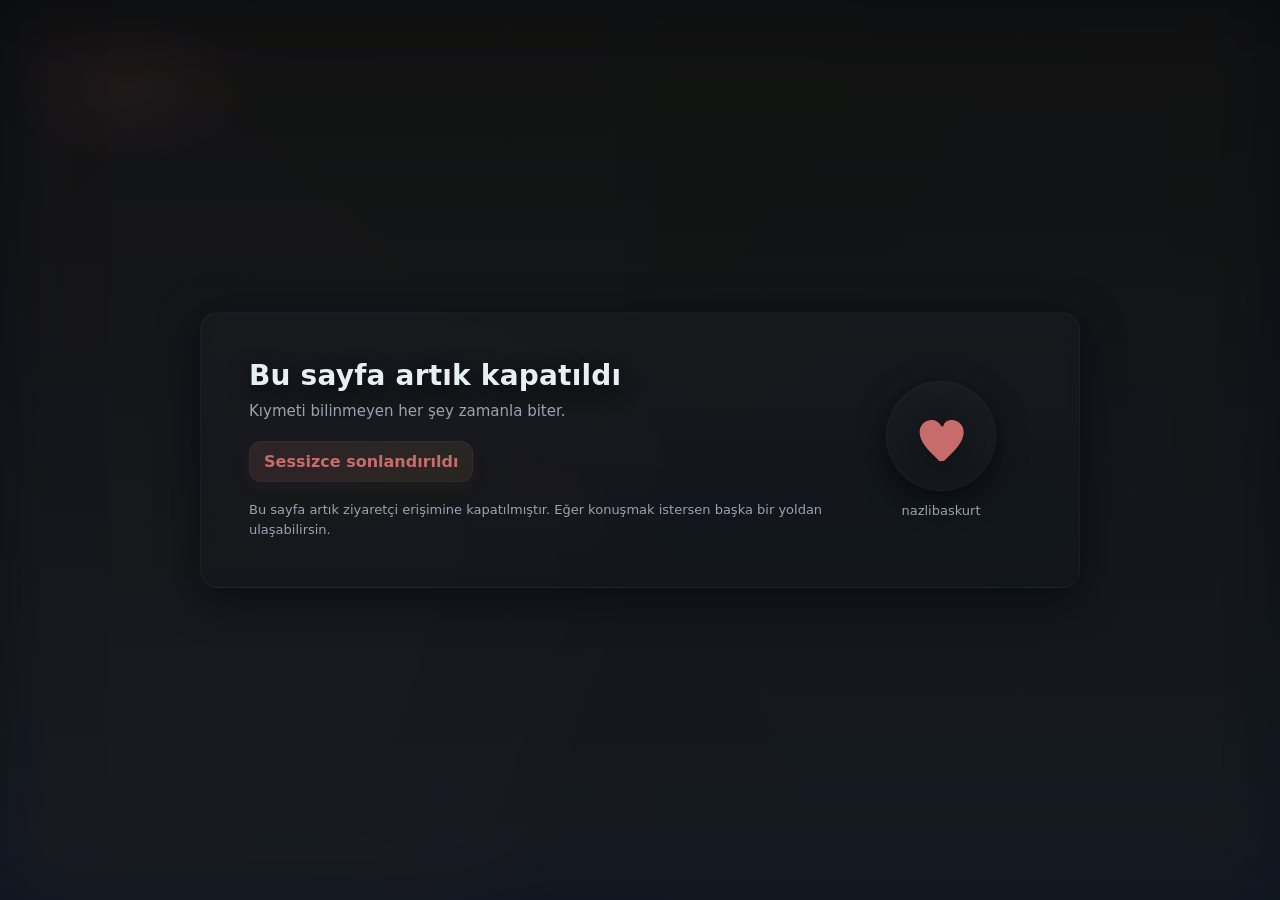
==== commit e0bd36b0: "Update index.html" ====
--- a/index.html
+++ b/index.html
@@ -1,569 +1,171 @@
-<!DOCTYPE html>
+<!doctype html>
 <html lang="tr">
 <head>
-  <meta charset="UTF-8" />
-  <meta name="viewport" content="width=device-width, initial-scale=1" />
-  <meta name="theme-color" content="#ff6b6b" />
-  <title>İyi ki Doğdun ❤️</title>
-  <!-- Google Fonts -->
-  <link href="https://fonts.googleapis.com/css2?family=Dancing+Script:wght@600;700&family=Poppins:wght@300;400;600;700&display=swap" rel="stylesheet">
+  <meta charset="utf-8" />
+  <meta name="viewport" content="width=device-width,initial-scale=1" />
+  <meta name="robots" content="noindex,nofollow" />
+  <title>Bu sayfa artık kapatıldı</title>
+
   <style>
     :root{
-      --bg:#0f0f14;          /* arka plan */
-      --paper:#14141a;       /* kart rengi */
-      --soft:#1b1b23;        /* daha koyu yüzey */
-      --text:#f3f4f6;        /* ana metin */
-      --muted:#c7c9d1;       /* ikincil metin */
-      --primary:#ff6b6b;     /* vurgu */
-      --accent:#ffd166;      /* ikinci vurgu */
-      --ring:rgba(255,107,107,.5);
-      --glass:rgba(255,255,255,.06);
-      --shadow:0 10px 30px rgba(0,0,0,.35);
-      --radius:22px;
+      --bg1: #0b0d10;
+      --bg2: #0f1720;
+      --card:#0f1620;
+      --muted:#9aa3b2;
+      --text:#e6eef6;
+      --accent:#c86b6b;
+      --glass: rgba(255,255,255,0.03);
+      --radius:18px;
     }
-    *{box-sizing:border-box}
-    html,body{margin:0;height:100%;scroll-behavior:smooth}
-    body{font-family:Poppins,system-ui,-apple-system,Segoe UI,Roboto,Ubuntu; color:var(--text); background:radial-gradient(1200px 800px at 80% -10%, rgba(255,107,107,.25), transparent 60%), radial-gradient(800px 600px at -10% 110%, rgba(255,209,102,.18), transparent 55%), var(--bg);}    
-    a{color:inherit;text-decoration:none}
-    img{max-width:100%;display:block}
-
-    /* Navbar */
-    .nav{position:sticky;top:0;z-index:50;backdrop-filter:saturate(140%) blur(8px);background:linear-gradient(0deg, transparent, rgba(15,15,20,.75));}
-    .nav-inner{max-width:1100px;margin:auto;display:flex;align-items:center;justify-content:space-between;padding:14px 18px}
-    .brand{font-family:"Dancing Script";font-size:28px;color:var(--accent)}
-    .links{display:flex;gap:16px;flex-wrap:wrap}
-    .chip{padding:10px 14px;border-radius:999px;background:var(--glass);border:1px solid rgba(255,255,255,.08)}
-    .chip:hover{box-shadow:0 0 0 3px var(--ring)}
-
-    /* Hero */
-    .hero{position:relative;overflow:hidden}
-    .hero-inner{max-width:1100px;margin:auto;display:grid;grid-template-columns:1.1fr .9fr;gap:26px;align-items:center;padding:72px 18px 36px}
-    .tag{display:inline-block;padding:8px 12px;border:1px solid rgba(255,255,255,.12);border-radius:999px;background:var(--glass);color:var(--muted);font-size:12px;letter-spacing:.3px}
-    .title{font-size:52px;line-height:1.05;margin:16px 0 10px;font-weight:700}
-    .title span{color:var(--primary);font-family:"Dancing Script";font-weight:700;font-size:.9em}
-    .subtitle{color:var(--muted);max-width:48ch}
-    .cta-row{display:flex;gap:12px;margin-top:26px;flex-wrap:wrap}
-    .btn{padding:14px 18px;border-radius:16px;border:1px solid rgba(255,255,255,.12);background:linear-gradient(180deg, rgba(255,255,255,.08), rgba(255,255,255,.02));box-shadow:var(--shadow)}
-    .btn.primary{background:linear-gradient(180deg, rgba(255,107,107,.9), rgba(255,107,107,.7));border-color:rgba(255,107,107,.8)}
-    .btn:hover{transform:translateY(-1px)}
-
-    .polaroid{position:relative;border-radius:18px;overflow:hidden;background:var(--paper);border:1px solid rgba(255,255,255,.08);box-shadow:var(--shadow)}
-    .polaroid img{aspect-ratio:4/5;object-fit:cover}
-    .polaroid .cap{padding:14px;text-align:center;color:var(--muted);font-size:13px}
-
-    /* Hearts animation */
-    .hearts{position:absolute;inset:0;pointer-events:none;overflow:hidden}
-    .heart{position:absolute;bottom:-40px;width:18px;height:18px;background:var(--primary);transform:rotate(45deg);animation:float 12s linear infinite;opacity:.5}
-    .heart::before,.heart::after{content:"";position:absolute;width:18px;height:18px;background:var(--primary);border-radius:50%}
-    .heart::before{left:-9px}
-    .heart::after{top:-9px}
-    @keyframes float{0%{transform:translateY(0) rotate(45deg)}100%{transform:translateY(-120vh) rotate(45deg)}}
-    /* farklı hız/konum için özelleştirme */
-    .heart.h1{left:10%;animation-duration:13s;animation-delay:0s}
-    .heart.h2{left:22%;animation-duration:10s;animation-delay:1s}
-    .heart.h3{left:35%;animation-duration:15s;animation-delay:2s}
-    .heart.h4{left:48%;animation-duration:12s;animation-delay:3s}
-    .heart.h5{left:63%;animation-duration:16s;animation-delay:1.5s}
-    .heart.h6{left:78%;animation-duration:11s;animation-delay:2.5s}
-    .heart.h7{left:90%;animation-duration:14s;animation-delay:.5s}
-
-    /* Sections */
-    section{padding:56px 18px}
-    .wrap{max-width:1100px;margin:auto}
-    .h2{font-size:32px;margin:0 0 16px;font-weight:700}
-    .lead{color:var(--muted);max-width:60ch}
-
-    /* Timeline */
-    .timeline{display:grid;gap:16px;margin-top:20px}
-    .t-item{display:grid;grid-template-columns:120px 1fr;gap:14px;align-items:start;padding:18px;border-radius:var(--radius);background:var(--paper);border:1px solid rgba(255,255,255,.08)}
-    .t-date{color:var(--accent);font-weight:600}
-    .t-text{color:var(--muted)}
-
-    /* Memory cards */
-    .cards{display:grid;grid-template-columns:repeat(3,1fr);gap:16px;margin-top:18px}
-    .card{background:var(--paper);border:1px solid rgba(255,255,255,.08);border-radius:var(--radius);overflow:hidden;transition:transform .2s ease;box-shadow:var(--shadow)}
-    .card:hover{transform:translateY(-3px)}
-    .card img{aspect-ratio:4/3;object-fit:cover}
-    .card .p{padding:14px;color:var(--muted)}
-
-    /* Gallery with :target modal */
-    .grid{display:grid;grid-template-columns:repeat(4,1fr);gap:10px;margin-top:14px}
-    .grid a{border-radius:14px;overflow:hidden;border:1px solid rgba(255,255,255,.08)}
-    .grid img{aspect-ratio:1;object-fit:cover;filter:saturate(1.05)}
-    .modal{position:fixed;inset:0;background:rgba(0,0,0,.8);display:none;align-items:center;justify-content:center;padding:20px}
-    .modal img{max-width:min(92vw,1100px);max-height:86vh;border-radius:16px}
-    .modal:target{display:flex}
-    .close{position:fixed;top:22px;right:22px;background:var(--glass);border:1px solid rgba(255,255,255,.12);padding:10px 14px;border-radius:999px}
-
-    /* Letter */
-    .letter{background:linear-gradient(180deg,rgba(255,255,255,.04),rgba(255,255,255,.02));border:1px solid rgba(255,255,255,.1);border-radius:var(--radius);padding:20px}
-    .script{font-family:"Dancing Script";font-size:28px;color:var(--primary)}
-    .just{ text-align:justify; color:var(--muted)}
-
-    /* Reasons */
-    .reasons{display:grid;grid-template-columns:repeat(2,1fr);gap:12px;margin-top:16px}
-    .reason{background:var(--paper);border:1px solid rgba(255,255,255,.08);padding:14px;border-radius:16px;color:var(--muted)}
-
-    /* Surprise reveal */
-    .reveal{margin-top:18px;background:var(--paper);border:1px solid rgba(255,255,255,.08);border-radius:16px;padding:18px}
-    .switch{appearance:none;width:52px;height:30px;border-radius:999px;background:#333;position:relative;cursor:pointer;outline:none;border:1px solid rgba(255,255,255,.12)}
-    .switch::after{content:"";position:absolute;top:3px;left:3px;width:24px;height:24px;border-radius:50%;background:#fff;transition:all .25s}
-    .switch:checked{background:var(--primary)}
-    .switch:checked::after{left:25px}
-    .gift{display:none;margin-top:12px;padding:14px;border-radius:14px;background:linear-gradient(90deg, rgba(255,107,107,.2), rgba(255,209,102,.2));border:1px solid rgba(255,255,255,.12)}
-    .switch:checked ~ .gift{display:block}
-
-    /* Footer */
-    footer{padding:26px 18px;border-top:1px solid rgba(255,255,255,.08);color:var(--muted)}
-
-    /* Responsive */
-    @media (max-width:980px){
-      .hero-inner{grid-template-columns:1fr}
-      .cards{grid-template-columns:1fr 1fr}
-      .grid{grid-template-columns:repeat(3,1fr)}
-      .t-item{grid-template-columns:1fr}
-    }
-    @media (max-width:640px){
-      .title{font-size:38px}
-      .cards{grid-template-columns:1fr}
-      .grid{grid-template-columns:repeat(2,1fr)}
-      .reasons{grid-template-columns:1fr}
+    /* Reset */
+    *{box-sizing:border-box;margin:0;padding:0}
+    html,body{height:100%}
+    body{
+      font-family: Inter, ui-sans-serif, system-ui, -apple-system, "Segoe UI", Roboto, "Helvetica Neue", Arial;
+      background:
+        radial-gradient(1000px 600px at 10% 10%, rgba(200,107,107,0.06), transparent 12%),
+        linear-gradient(180deg,var(--bg1),var(--bg2));
+      color:var(--text);
+      -webkit-font-smoothing:antialiased;
+      -moz-osx-font-smoothing:grayscale;
+      display:flex;
+      align-items:center;
+      justify-content:center;
+      padding:36px;
     }
 
-    .reveal .gift {
-  display:none;
-  margin-top:12px;
-  padding:14px;
-  border-radius:14px;
-  background:linear-gradient(90deg, rgba(255,107,107,.2), rgba(255,209,102,.2));
-  border:1px solid rgba(255,255,255,.12);
-  transition:all .3s ease;
-}
+    /* Subtle moving gradient behind card */
+    .bg-animate{
+      position:fixed;
+      inset:0;
+      z-index:0;
+      pointer-events:none;
+      background:
+        conic-gradient(from 200deg at 50% 50%, rgba(200,107,107,0.06), rgba(255,210,102,0.03), rgba(200,107,107,0.04));
+      filter:blur(40px) saturate(120%);
+      opacity:.9;
+      animation:rotate 18s linear infinite;
+    }
+    @keyframes rotate{
+      from{transform:rotate(0deg)}
+      to{transform:rotate(360deg)}
+    }
 
-.switch:checked + span + .gift {
-  display:block;
-}
+    .card{
+      position:relative;
+      z-index:2;
+      max-width:880px;
+      width:100%;
+      border-radius:var(--radius);
+      background: linear-gradient(180deg, rgba(255,255,255,0.02), rgba(0,0,0,0.02));
+      border:1px solid rgba(255,255,255,0.03);
+      box-shadow: 0 10px 40px rgba(3,7,14,0.65);
+      padding:48px;
+      display:flex;
+      gap:28px;
+      align-items:center;
+      justify-content:space-between;
+      backdrop-filter: blur(6px) saturate(120%);
+    }
 
-  /* === Açılış Animasyonu === */
-#intro {
-  position: fixed;
-  inset: 0;
-  background: var(--bg);
-  display: flex;
-  align-items: center;
-  justify-content: center;
-  flex-direction: column;
-  z-index: 9999;
-  animation: fadeOut 2s ease 7s forwards; /* 4.5 saniye sonra kaybolur */
-}
+    .left{
+      flex:1;
+      min-width:0;
+    }
 
-.intro-text {
-  text-align: center;
-  animation: fadeIn 1s ease forwards;
-}
+    .title{
+      font-size:28px;
+      line-height:1.08;
+      font-weight:700;
+      color:var(--text);
+      margin-bottom:8px;
+      letter-spacing:0.2px;
+      text-shadow: 0 6px 20px rgba(0,0,0,0.6);
+    }
 
-#intro h1, #intro h2 {
-  opacity: 0;
-  font-family: "Dancing Script", cursive;
-  color: var(--primary);
-  margin: 0;
-}
+    .subtitle{
+      color:var(--muted);
+      font-size:15px;
+      line-height:1.6;
+      max-width:62ch;
+    }
 
-#intro h1 {
-  font-size: 42px;
-  animation: showText 1s ease forwards 0.5s;
-}
+    .accent{
+      display:inline-block;
+      margin-top:18px;
+      padding:10px 14px;
+      background: linear-gradient(90deg, rgba(200,107,107,0.14), rgba(255,210,102,0.08));
+      color:var(--accent);
+      border-radius:12px;
+      font-weight:600;
+      border:1px solid rgba(255,255,255,0.03);
+      box-shadow: 0 6px 18px rgba(200,107,107,0.06);
+    }
 
-#intro h2 {
-  font-size: 32px;
-  color: var(--accent);
-  animation: showText 1s ease forwards 2.5s;
-}
+    .right{
+      width:180px;
+      text-align:center;
+    }
 
-@keyframes showText {
-  from {opacity: 0; transform: translateY(20px);}
-  to {opacity: 1; transform: translateY(0);}
-}
+    .icon{
+      width:110px;
+      height:110px;
+      border-radius:50%;
+      display:inline-grid;
+      place-items:center;
+      background: linear-gradient(180deg, rgba(255,255,255,0.02), rgba(255,255,255,0.01));
+      border:1px solid rgba(255,255,255,0.03);
+      box-shadow: inset 0 2px 6px rgba(255,255,255,0.02), 0 10px 30px rgba(2,6,12,0.6);
+      margin-bottom:12px;
+    }
 
-@keyframes fadeOut {
-  to {opacity: 0; visibility: hidden;}
-}
+    .icon svg{width:64px;height:64px;display:block;filter:drop-shadow(0 6px 18px rgba(0,0,0,0.6))}
 
-@keyframes fadeIn {
-  from {opacity: 0;}
-  to {opacity: 1;}
-}
+    footer.small{
+      margin-top:18px;
+      color:var(--muted);
+      font-size:13px;
+    }
 
-/* === Kalp & Konfeti Efekti === */
-#confettiCanvas {
-  position: absolute;
-  top: 0;
-  left: 0;
-  width: 100%;
-  height: 100%;
-  pointer-events: none;
-}
+    /* responsive */
+    @media (max-width:820px){
+      .card{flex-direction:column;align-items:center;text-align:center;padding:36px}
+      .right{width:100%}
+    }
 
+    /* gentle entrance */
+    .card{opacity:0;transform:translateY(8px) scale(.995);animation:enter .7s ease forwards .12s}
+    @keyframes enter{
+      to{opacity:1;transform:none}
+    }
   </style>
 </head>
 <body>
-  <!-- NAV -->
-  <nav class="nav">
-    <div class="nav-inner">
-      <div class="brand">İyi ki doğdun, <span style="color:var(--primary)">Deniz Gözlüm</span> ✨</div>
-      <div class="links">
-        <a class="chip" href="#hikaye">Hikayemiz</a>
-        <a class="chip" href="#anilar">Anı Kartları</a>
-        <a class="chip" href="#galeri">Galeri</a>
-        <a class="chip" href="#mektup">Mektup</a>
-      </div>
+  <div class="bg-animate" aria-hidden="true"></div>
+
+  <main class="card" role="main" aria-labelledby="headline">
+    <div class="left">
+      <h1 id="headline" class="title">Bu sayfa artık kapatıldı</h1>
+      <p class="subtitle">Kıymeti bilinmeyen her şey zamanla biter.</p>
+
+      <div class="accent" aria-hidden="true">Sessizce sonlandırıldı</div>
+
+      <p class="small" style="margin-top:18px;color:var(--muted);font-size:13px;line-height:1.5">
+        Bu sayfa artık ziyaretçi erişimine kapatılmıştır.  
+        Eğer konuşmak istersen başka bir yoldan ulaşabilirsin.
+      </p>
     </div>
-  </nav>
 
-  <!-- AÇILIŞ ANİMASYONU -->
-<div id="intro">
-  <div class="intro-text">
-    <h1 class="line1">SENİ SONSUZA KADAR ÇOK SEVECEĞİM</h1>
-    <h2 class="line2">İYİ Kİ DOĞDUN ❤️</h2>
-  </div>
-  <!-- Kalp ve konfeti patlaması -->
-<canvas id="confettiCanvas"></canvas>
-</div>
-
-  <!-- HERO -->
-  <header class="hero">
-    <div class="hero-inner wrap">
-      <div>
-        <span class="tag">01.01.2024 — 2. yıl 💫</span>
-        <h1 class="title">Bu site, yeni yaşında da sana verebileceğim en güzel hediye olan<span> bizim hikâyemiz</span> için. <br/>İyi ki doğdun hayatımın anlamı, iyi ki benimsin.</h1>
-        <p class="subtitle">Aşağıda ilk fotoğrafımızdan en çok güldüğümüz ana kadar küçük bir zaman kapsülü hazırladım. Hepsi senin için. 🎁</p>
-        <div class="cta-row">
-          <a class="btn primary" href="#hikaye">Hikayemize Git</a>
-          <a class="btn" href="#galeri">Fotoğraflara Bak</a>
-        </div>
-      </div>
-      <div class="polaroid">
-        <!-- KAPAĞA KOYMAK İSTEDİĞİN FOTOĞRAFI /images/kapak.jpg OLARAK EKLE -->
-        <img src="images/kapak.jpg" alt="Kapak fotoğrafımız" />
-        <div class="cap">“Bu kare her şeyi anlatıyor.”</div>
-      </div>
-    </div>
-    <!-- kalp animasyonu -->
-    <div class="hearts" aria-hidden="true">
-      <div class="heart h1"></div>
-      <div class="heart h2"></div>
-      <div class="heart h3"></div>
-      <div class="heart h4"></div>
-      <div class="heart h5"></div>
-      <div class="heart h6"></div>
-      <div class="heart h7"></div>
-    </div>
-  </header>
-
-  <!-- HİKAYE / ZAMAN ÇİZELGESİ -->
-  <section id="hikaye">
-    <div class="wrap">
-      <h2 class="h2">Hikayemiz</h2>
-      <p class="lead">İlk mesaj, ilk uzak kalışımızdan sonra kavuşmamız, ilk seyahat… İşte dönüp bakınca “iyi ki” dediğimiz anlar. 💞</p>
-      <div class="timeline">
-        <!-- TARİHLERİ KENDİ İLİŞKİNİZE GÖRE DÜZENLEYİN -->
-        <div class="t-item">
-          <div class="t-date">14 Aralık 2023</div>
-          <div class="t-text">Beni ilk defa arayıp sonra da "Nazlı hanım oygursa gitmeyi düşünür müsünüz" yazdığın gün...</div>
-        </div>
-        <div class="t-item">
-          <div class="t-date">15 Eylül 2024</div>
-          <div class="t-text">Yurtdışından döndüğün ve ikinci sınıfa başladığımız zaman. İlk kez o kadar uzun süre ayrı kalmıştık ve tam 4704km...</div>
-        </div>
-        <div class="t-item">
-          <div class="t-date">28 Şubat-1 Mart 2025</div>
-          <div class="t-text">Beraber gittiğimiz ilk konser ve ertesi gün çıktığımız ilk tren yolculuğumuz, Kütahya...</div>
-        </div>
-         <div class="t-item">
-          <div class="t-date">16 Mayıs 2025</div>
-          <div class="t-text">Rezalet kötü İstanbul gezimiz, sen olduğun için en güzel günlerden biriydi...</div>
-        </div>
-         
-         <div class="t-item">
-          <div class="t-date">24 Mayıs 2025</div>
-          <div class="t-text">Birlikte geçirdiğimiz en önemli gün, mezuniyetimiz; yeni hayatımızın başlangıcı...</div>
-        </div>
-        <div class="t-item">
-          <div class="t-date">Yaz 2025</div>
-          <div class="t-text">İlk küçük deniz tatili. Birlikte denizde "dalga gelince zıpla" oynayışımız unutulmamalı...</div>
-        </div>
-        <div class="t-item">
-          <div class="t-date">2024 ve 2025</div>
-          <div class="t-text">Birlikte büyüdüğümüz, zor günleri el ele atlattığımız anı dolu yıllar.</div>
-        </div>
+    <div class="right" aria-hidden="true">
+      <div class="icon" title="Kapanış">
+        <!-- sade kırık kalp ikonu -->
+        <svg viewBox="0 0 24 24" fill="none" xmlns="http://www.w3.org/2000/svg" aria-hidden="true">
+          <path d="M12.1 21.35c-.2.2-.51.2-.71 0C7.14 17.36 4 14.28 4 10.5 4 8.01 5.99 6 8.5 6c1.54 0 3.04.99 3.57 2.36h.87C12.96 6.99 14.46 6 16 6 18.51 6 20.5 8.01 20.5 10.5c0 3.78-3.14 6.86-7.39 10.85z" fill="#c86b6b"/>
+        </svg>
       </div>
 
-      <div class="reveal">
-  <label style="display:flex;align-items:center;gap:10px;cursor:pointer">
-    <input class="switch" type="checkbox" />
-    <span>Minik hediyeni aç 🎁</span>
-
-    
-    <div class="gift">
-      “Her yeni yaşında dileğim aynı: Gözlerinin içine baktığımda, evimde olduğumu hissetmek.”
+      <div class="small" style="color:var(--muted);font-size:13px">nazlibaskurt</div>
     </div>
-  </label>
-</div>
-
-
-  </section>
-
-  <!-- ANILAR (KARTLAR) -->
-  <section id="anilar">
-    <div class="wrap">
-      <h2 class="h2">Anı Kartları</h2>
-      <p class="lead">Her kart, bir tebessüm sebebi.</p>
-      <div class="cards">
-        <!-- Görselleri /images klasörüne koy, aşağıdaki yolları değiştir -->
-        <article class="card">
-          <img src="images/ani-1.jpg" alt="İlk fotoğraf" />
-          <div class="p"><strong>İlk fotoğraf</strong> — Birbirimize gıcık oluşumuz...</div>
-        </article>
-        <article class="card">
-          <img src="images/ani-2.jpg" alt="Doğum günü sürprizi" />
-          <div class="p"><strong>Doğum günü</strong> — Mumları üflerken dilediğim dilek: Hep sen. 🎂</div>
-        </article>
-        <article class="card">
-          <img src="images/ani-3.jpg" alt="Küçük bir yolculuk" />
-          <div class="p"><strong>Mini kaçamak</strong> — Denizin manzarası, arka fonda kahkahaların.🥹❤️</div>
-        </article>
-        <article class="card">
-          <img src="images/ani-4.jpg" alt="İlk Seyahatimiz" />
-          <div class="p"><strong>Kütahya</strong> — Çıkana kadar nefes nefese kalmıştık ama seninle bir an ömre bedel olduğu için her şeye değer.</div>
-        </article>
-        <article class="card">
-          <img src="images/ani-5.jpg" alt="Ankara" />
-          <div class="p"><strong>Ankara</strong> — Atamızın huzuruna el ele gittiğimiz gün...</div>
-        </article>
-        <article class="card">
-          <img src="images/ani-6.jpg" alt="Eskişehir" />
-          <div class="p"><strong>Eskişehir </strong> — Bizim şehrimiz... Her köşesi anılarımızla dolu.❤️</div>
-        </article>
-        <article class="card">
-          <img src="images/ani-7.jpg" alt="doğum günün" />
-          <div class="p"><strong>Yaş günün </strong> — Benim olmak için dünyaya gelişinin 19. yıldönümü.❤️</div>
-        </article>
-        <article class="card">
-          <img src="images/ani-8.jpg" alt="Yıldönümü" />
-          <div class="p"><strong>Yıldönümümüz </strong> — Dünyanın en mutlu günü.</div>
-        </article>
-        <article class="card">
-          <img src="images/ani-9.jpg" alt="Aşk" />
-          <div class="p"><strong>En Özel Günümüz</strong> — Beraber gençliğimizin en güzel 2 yılını bitirip mezun olduğumuz gün.</div>
-        </article>
-      </div>
-    </div>
-  </section>
-
-  <!-- GALERİ (BÜYÜTME :target) -->
-  <section id="galeri">
-    <div class="wrap">
-      <h2 class="h2">Anlatmakla Bitiremeyeceğim Anı Galerisi</h2>
-      <p class="lead">Karelerin üstüne tıkla, bizi daha yakından görmek istersen...</p>
-      <div class="grid">
-        <a href="#g1"><img src="images/g-1.jpg" alt="galeri 1"></a>
-        <a href="#g2"><img src="images/g-2.jpg" alt="galeri 2"></a>
-        <a href="#g3"><img src="images/g-3.jpg" alt="galeri 3"></a>
-        <a href="#g4"><img src="images/g-4.jpg" alt="galeri 4"></a>
-        <a href="#g5"><img src="images/g-5.jpg" alt="galeri 5"></a>
-        <a href="#g6"><img src="images/g-6.jpg" alt="galeri 6"></a>
-        <a href="#g7"><img src="images/g-7.jpg" alt="galeri 7"></a>
-        <a href="#g8"><img src="images/g-8.jpg" alt="galeri 8"></a>
-        <a href="#g9"><img src="images/g-9.jpg" alt="galeri 9"></a>
-        <a href="#g10"><img src="images/g-10.jpg" alt="galeri 10"></a>
-        <a href="#g11"><img src="images/g-11.jpg" alt="galeri 11"></a>
-        <a href="#g12"><img src="images/g-12.jpg" alt="galeri 12"></a>
-      </div>
-
-      <!-- modals -->
-      <div id="g1" class="modal"><a class="close" href="#galeri">Kapat ✕</a><img src="images/g-1.jpg" alt=""></div>
-      <div id="g2" class="modal"><a class="close" href="#galeri">Kapat ✕</a><img src="images/g-2.jpg" alt=""></div>
-      <div id="g3" class="modal"><a class="close" href="#galeri">Kapat ✕</a><img src="images/g-3.jpg" alt=""></div>
-      <div id="g4" class="modal"><a class="close" href="#galeri">Kapat ✕</a><img src="images/g-4.jpg" alt=""></div>
-      <div id="g5" class="modal"><a class="close" href="#galeri">Kapat ✕</a><img src="images/g-5.jpg" alt=""></div>
-      <div id="g6" class="modal"><a class="close" href="#galeri">Kapat ✕</a><img src="images/g-6.jpg" alt=""></div>
-      <div id="g7" class="modal"><a class="close" href="#galeri">Kapat ✕</a><img src="images/g-7.jpg" alt=""></div>
-      <div id="g8" class="modal"><a class="close" href="#galeri">Kapat ✕</a><img src="images/g-8.jpg" alt=""></div>
-      <div id="g9" class="modal"><a class="close" href="#galeri">Kapat ✕</a><img src="images/g-9.jpg" alt=""></div>
-      <div id="g10" class="modal"><a class="close" href="#galeri">Kapat ✕</a><img src="images/g-10.jpg" alt=""></div>
-      <div id="g11" class="modal"><a class="close" href="#galeri">Kapat ✕</a><img src="images/g-11.jpg" alt=""></div>
-      <div id="g12" class="modal"><a class="close" href="#galeri">Kapat ✕</a><img src="images/g-12.jpg" alt=""></div>
-    </div>
-  </section>
-
-  <!-- MEKTUP / NOT -->
-  <section id="mektup">
-    <div class="wrap">
-      <h2 class="h2">Sana Mektubum</h2>
-      <div class="letter">
-        <p class="script">Sevgilim,</p>
-        <p class="just">Bu satırları yazarken koskoca iki yılın birikmiş sıcaklığı var içimde. Bana sabırla, sevgiyle, kahkahayla eşlik ettiğin her gün için teşekkür ederim hayatımın anlamı.
-           Yol uzun, gökyüzü geniş; ama ben en çok senin yanındayken huzurluyum. 
-            Bu yaşının başlangıcında belki fiziksel olarak yanında değilim ama her zaman seninleyim. Sen benim bu dünyada sahip olabileceğim en güzel şeysin. Sevmeye doyamadığımsın. Gözlerine baktıkça kaybolduğum, aşkından eriyip bittiğimsin.<br>
-            Hayatımın en güzel günlerini bana yaşatan, en büyük şükür sebebim, canımın canı, biriciğim, sen... Tribünde ilk yanında oturduğum günü hatırlıyor musun? Nasıl da heyecanlıydım ve titriyordum. Şu an bunu yazarken de aynıyım.
-            Seni sevmek dünyanın en heyecanlı ve en güzel duygusu. Dönüp bakınca "ne çok yaşanmışlık var" diyorum ama sonra düşününce bu yaşanmışlıkları değerli yapanın sen olduğunu anlıyorum.
-            Koşmalar, sarılmalar, öpmeler, gülmeler, huzur ama her zaman iyi anlarımız olmadı yeri geldi uzak kaldık yeri geldi ağladık bazen çok sinirlendik ama sen yanımdayken ben bir kez bile huzursuz olmadım.
-            Her ne olursa olsun senin olduğun her yer bana hep huzurlu hissettirdi. Kötü bile olsam senin omzunda senin yanında ağlamak hep en büyük konforum oldu. <br> 
-            <br>
-            Beraber parasız kaldık, ders çalıştık, yolculuklar yaptık, deli gibi yemek yedik, filmler izledik, beraber uyuduk, cenazemiz de oldu düğünümüz de, hastaneye de birlikte gittik mahkemeye de.
-            Bakıldığında bunlar belki de evli insanların bile yapmadığı sıradan ama çok değerli şeyler. Her şeyin farkındayım sevgilim. Benim için, bizim için yaptığın her şeyin yanımda olduğun her anın farkındayım. 
-            Hiçbirini asla unutmam çünkü sen benim bu hayatta en değer verdiğimsin ve bana yaşattığın her şey de çok özel. Tüm bunları neden anlattım? Tabii ki kaplumbağa deden. Şaka şaka. 
-            Sana karşı saygı minnet ve aşk doluyum. İçi boş iyikiler değil bunlar, dolu dolu iyikiler. Her söylediğimin bir sebebi var ve anlamalısın ki söylediklerim öylesine değil, bu gerçek bir aşk.
-            Tüm bunlar için sana teşekkür ederim canım sevgilim, eşim. Bana yaşattığın her şey için sonsuz kez teşekkürler. Sadece güzel olanlar için değil yaşadığımız ve bizi olgunlaştıran kötü şeyler için de teşekkürler.
-            Seninle yaşadığıma pişman olduğum hiçbir anımız yok. Kavgalarımızdan bile vazgeçmem, başka biriyle gülmeye değişmem.
-            Sen benim bu hayatta vazgeçmeyeceğim tek şeysin. <br>
-            <br>
-            Sen benim bu hayattaki tek doğrum ve en büyük iyikimsin. Kelimelerle tarif edilemeyecek kadar büyük bir aşkın muhatabısın.
-            Bu 2 yıl bile böyle dolu ve mutlu geçtiyse bundan sonra birlikte geçireceğimiz onlarca yıl nasıl güzel geçer kim bilir? Seninle her şey çok güzel sevgilim. Sen benim en özelimsin. Sakın yanında olamıyorum diye üzülme, elini kalbine götür ben hep ordayım. <br>
-            Güzel kalbin hep beni sevsin, hayat seni hep mutluluklarla şaşırtsın ve başarılarınla dolup taşsın. Aldığın her yaş benim yanımda başlasın ve bitsin. O öpmeye kıyamadığım gözlerinden yaş süzülmesin.
-            Kalbinin yorulmadığı ben dolu uzun bir ömrün olsun.Yıllar bizi beraber yaşlandırsın sevgilim.
-            İyi ki doğmuşsun ve iyi ki benim olmuşsun bebeğimm. Doğum günün kutlu olsun sonsuzluğum, diğer yarım, kalbimin tek sahibi...
-            Nice yaşların olsun, birlikte…</p>
-        <p class="just">Hep senin, Çuççulun💖</p>
-      </div>
-
-      <h3 class="h2" style="margin-top:28px;font-size:26px">Seni Sevmemin 10 Sebebi</h3>
-      <div class="reasons">
-        <div class="reason">Hayatımda gördüğüm en güzel mavi tonuna sahip gözlerinin içindeki o sıcaklık.</div>
-        <div class="reason">Yanında hissettiğim güven ve huzur.</div>
-        <div class="reason">Birlikte gülüşümüzün, kahkahalarımızın sesi.</div>
-        <div class="reason">Geleceğimizi inşa etme çaban.</div>
-        <div class="reason">Beni her zaman anlayıp her koşulda iyi hissettirmen.</div>
-        <div class="reason">Her anı özel kılman.</div>
-        <div class="reason">Sana sarıldığımda içime dolan aidiyet hissi.</div>
-        <div class="reason">Düşlerime ortak olman.</div>
-        <div class="reason">Her koşulda arkamda durman.</div>
-        <div class="reason">Her zaman "iyi ki" dememin sebebi olman.</div>
-      </div>
-    </div>
-  </section>
-
-  <!-- ANI SAYACI -->
-  <section id="sayac">
-    <div class="wrap">
-      <h2 class="h2">Beraber anılarla dolu musmutlu geçirdiğimiz süre ❤️</h2>
-      <p class="lead">01.01.2024'den beri geçen zaman </p>
-      <div id="counter" style="margin-top:20px;font-size:22px;color:var(--accent);font-weight:600"></div>
-    </div>
-  </section>
-
-<footer>
-    <div class="wrap">
-      <div>© <span id="yil">2025</span> — Nazlı’dan <span style="color:var(--primary)">Biricik Aşkına</span> ❤️</div>
-      <div style="margin-top:8px;font-size:13px"></div>
-    </div>
-  </footer>
-
-  <script>
-    // yıl güncelle
-    document.getElementById('yil').textContent = new Date().getFullYear();
-    // anı sayacı
-    const startDate = new Date("2024-01-01T00:00:00");
-    function updateCounter(){
-      const now = new Date();
-      const diff = now - startDate;
-
-      const days = Math.floor(diff / (1000*60*60*24));
-      const hours = Math.floor((diff / (1000*60*60)) % 24);
-      const minutes = Math.floor((diff / (1000*60)) % 60);
-      const seconds = Math.floor((diff / 1000) % 60);
-
-      document.getElementById('counter').textContent = `${days} gün ${hours} saat ${minutes} dakika ${seconds} saniye`;
-    }
-    setInterval(updateCounter, 1000);
-    updateCounter();
-
-   
-  // Sayfa tamamen yüklendikten sonra intro’yu kaldır
-  window.addEventListener('load', () => {
-    const intro = document.getElementById('intro');
-    setTimeout(() => {
-      intro.style.display = 'none';
-    }, 9000); 
-  });
-
-  
-// 🎉 Kalp + Konfeti Patlaması Efekti
-window.addEventListener('load', () => {
-  const canvas = document.getElementById('confettiCanvas');
-  const ctx = canvas.getContext('2d');
-  canvas.width = window.innerWidth;
-  canvas.height = window.innerHeight;
-
-  const hearts = [];
-  const confetti = [];
-
-  // Kalp oluşturma fonksiyonu
-  function createHeart(x, y, size, color) {
-    return { x, y, size, color, alpha: 1, vy: (Math.random() - 0.5) * 3, vx: (Math.random() - 0.5) * 3 };
-  }
-
-  // Konfeti oluşturma fonksiyonu
-  function createConfetti(x, y, color) {
-    return { x, y, size: Math.random() * 6 + 2, color, alpha: 1, vy: Math.random() * 4 + 1, vx: (Math.random() - 0.5) * 2 };
-  }
-
-  // Patlama anı (yaklaşık 3. saniyede)
-  setTimeout(() => {
-    for (let i = 0; i < 30; i++) {
-      hearts.push(createHeart(window.innerWidth / 2, window.innerHeight / 2, Math.random() * 20 + 10, 'rgba(255,100,150,1)'));
-      confetti.push(createConfetti(window.innerWidth / 2, window.innerHeight / 2, `hsl(${Math.random()*360},100%,70%)`));
-    }
-  }, 3000);
-
-  function drawHeart(x, y, size, color) {
-    ctx.save();
-    ctx.translate(x, y);
-    ctx.scale(size / 20, size / 20);
-    ctx.beginPath();
-    ctx.moveTo(0, 0);
-    ctx.bezierCurveTo(0, -3, -5, -15, -10, -15);
-    ctx.bezierCurveTo(-25, -15, -25, 10, -25, 10);
-    ctx.bezierCurveTo(-25, 20, -10, 25, 0, 35);
-    ctx.bezierCurveTo(10, 25, 25, 20, 25, 10);
-    ctx.bezierCurveTo(25, 10, 25, -15, 10, -15);
-    ctx.bezierCurveTo(5, -15, 0, -3, 0, 0);
-    ctx.fillStyle = color;
-    ctx.fill();
-    ctx.restore();
-  }
-
-  function animate() {
-    ctx.clearRect(0, 0, canvas.width, canvas.height);
-    hearts.forEach((h, i) => {
-      h.x += h.vx;
-      h.y += h.vy;
-      h.alpha -= 0.01;
-      if (h.alpha <= 0) hearts.splice(i, 1);
-      ctx.globalAlpha = h.alpha;
-      drawHeart(h.x, h.y, h.size, h.color);
-      ctx.globalAlpha = 1;
-    });
-
-    confetti.forEach((c, i) => {
-      c.x += c.vx;
-      c.y += c.vy;
-      c.alpha -= 0.01;
-      if (c.alpha <= 0) confetti.splice(i, 1);
-      ctx.globalAlpha = c.alpha;
-      ctx.fillStyle = c.color;
-      ctx.beginPath();
-      ctx.arc(c.x, c.y, c.size, 0, Math.PI * 2);
-      ctx.fill();
-      ctx.globalAlpha = 1;
-    });
-
-    requestAnimationFrame(animate);
-  }
-  animate();
-});
-
-
-  </script>
+  </main>
 </body>
 </html>
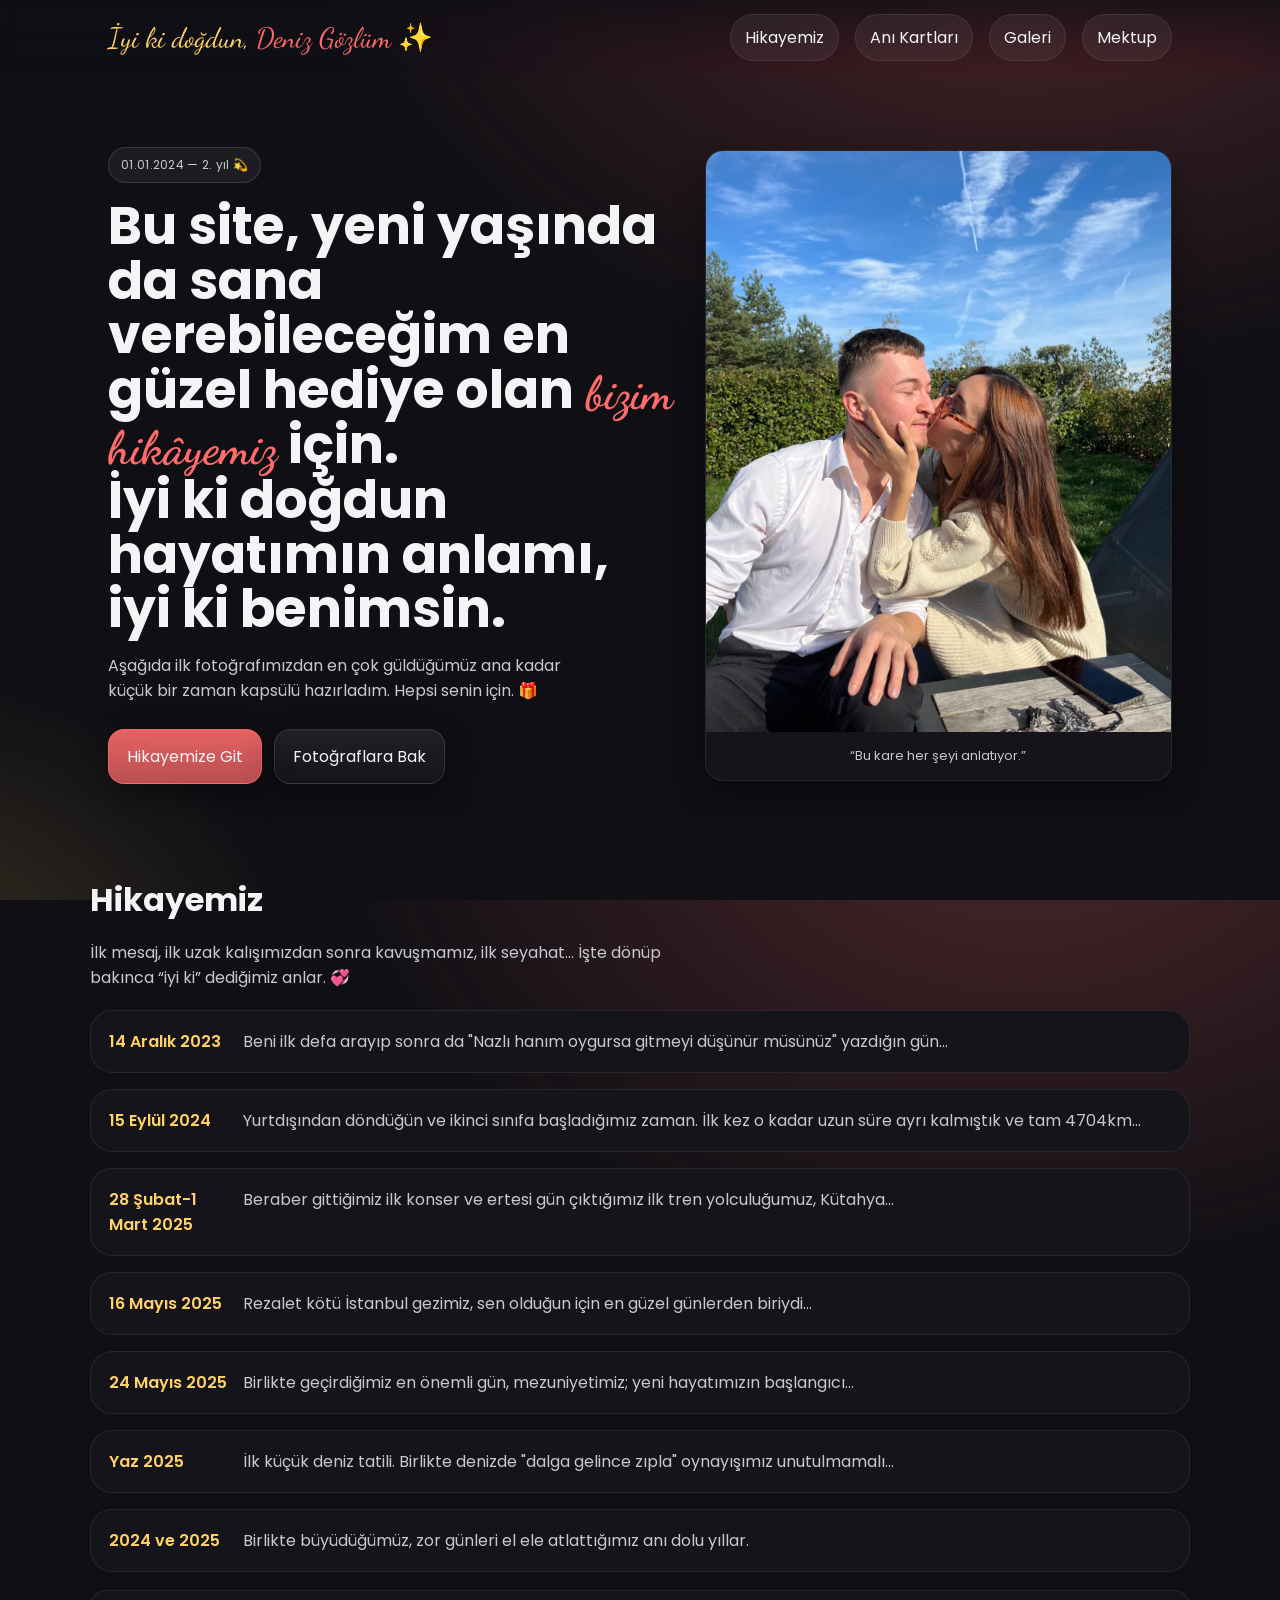
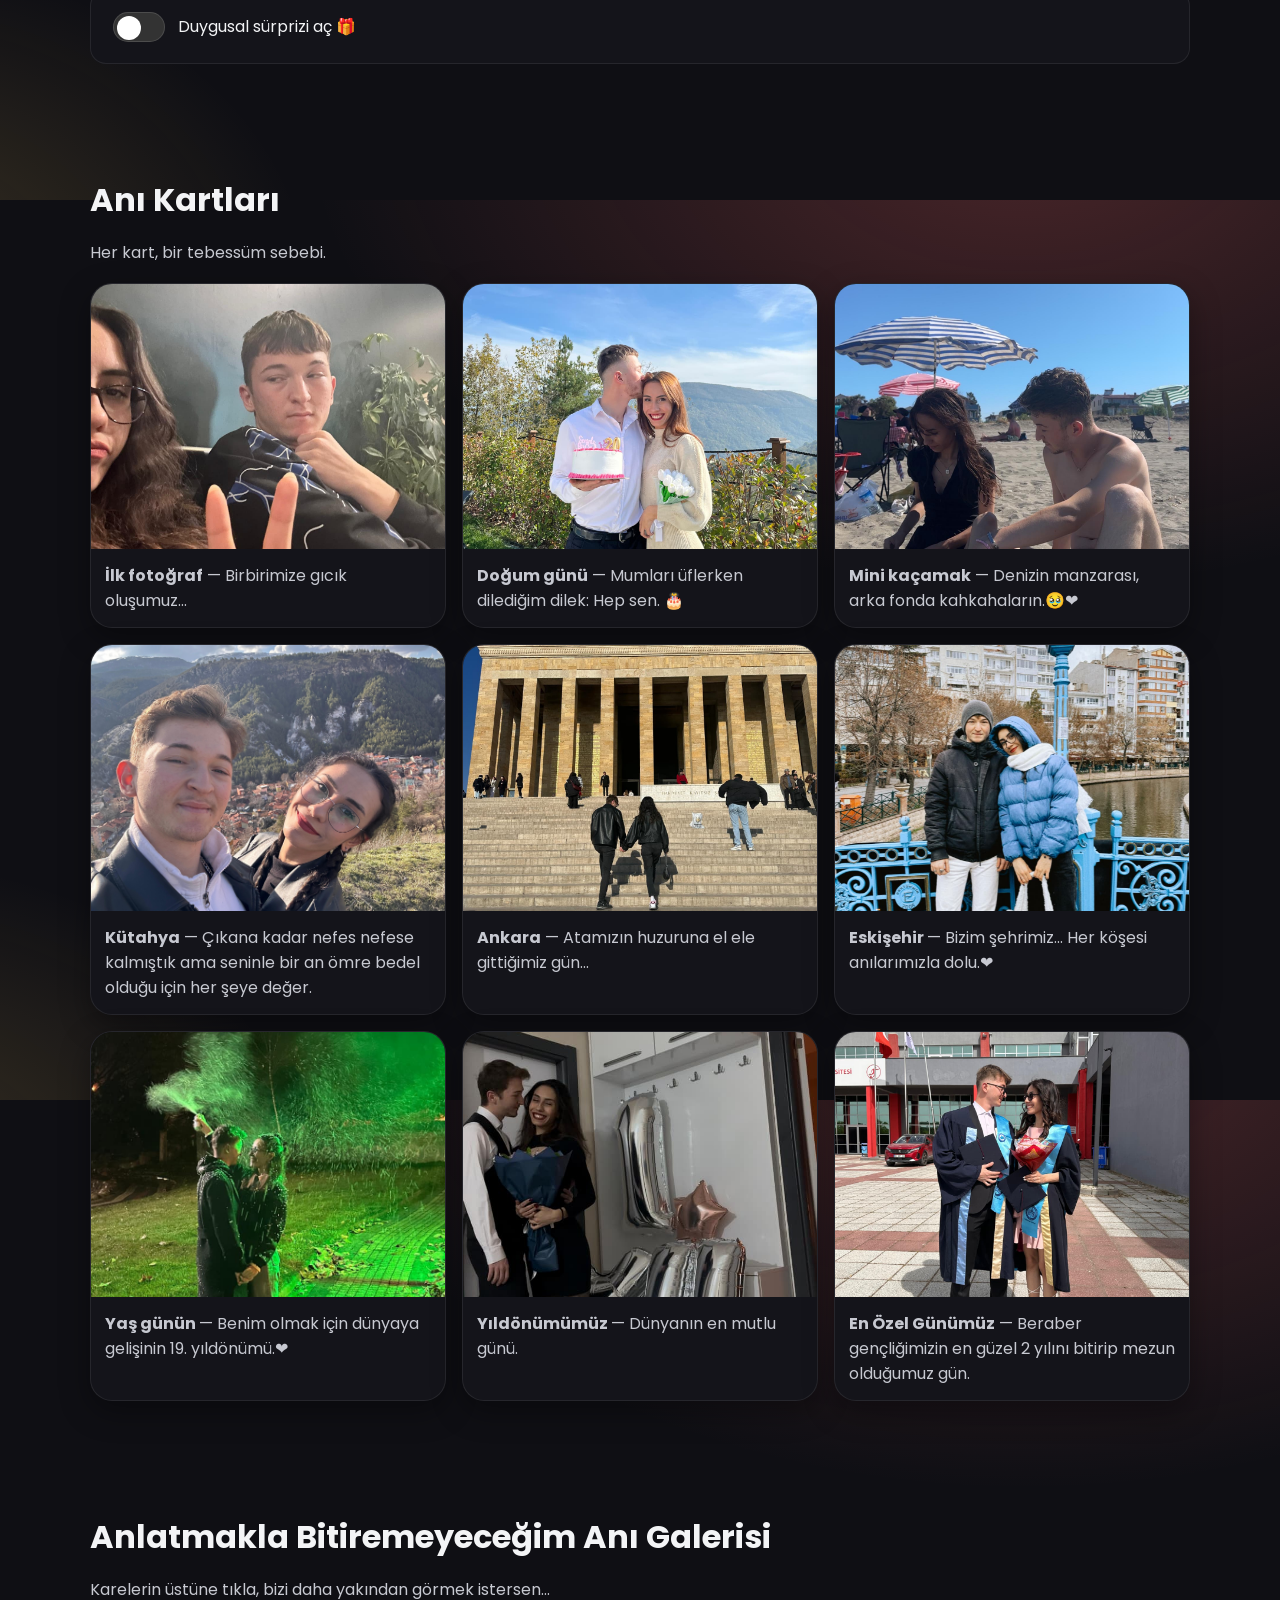
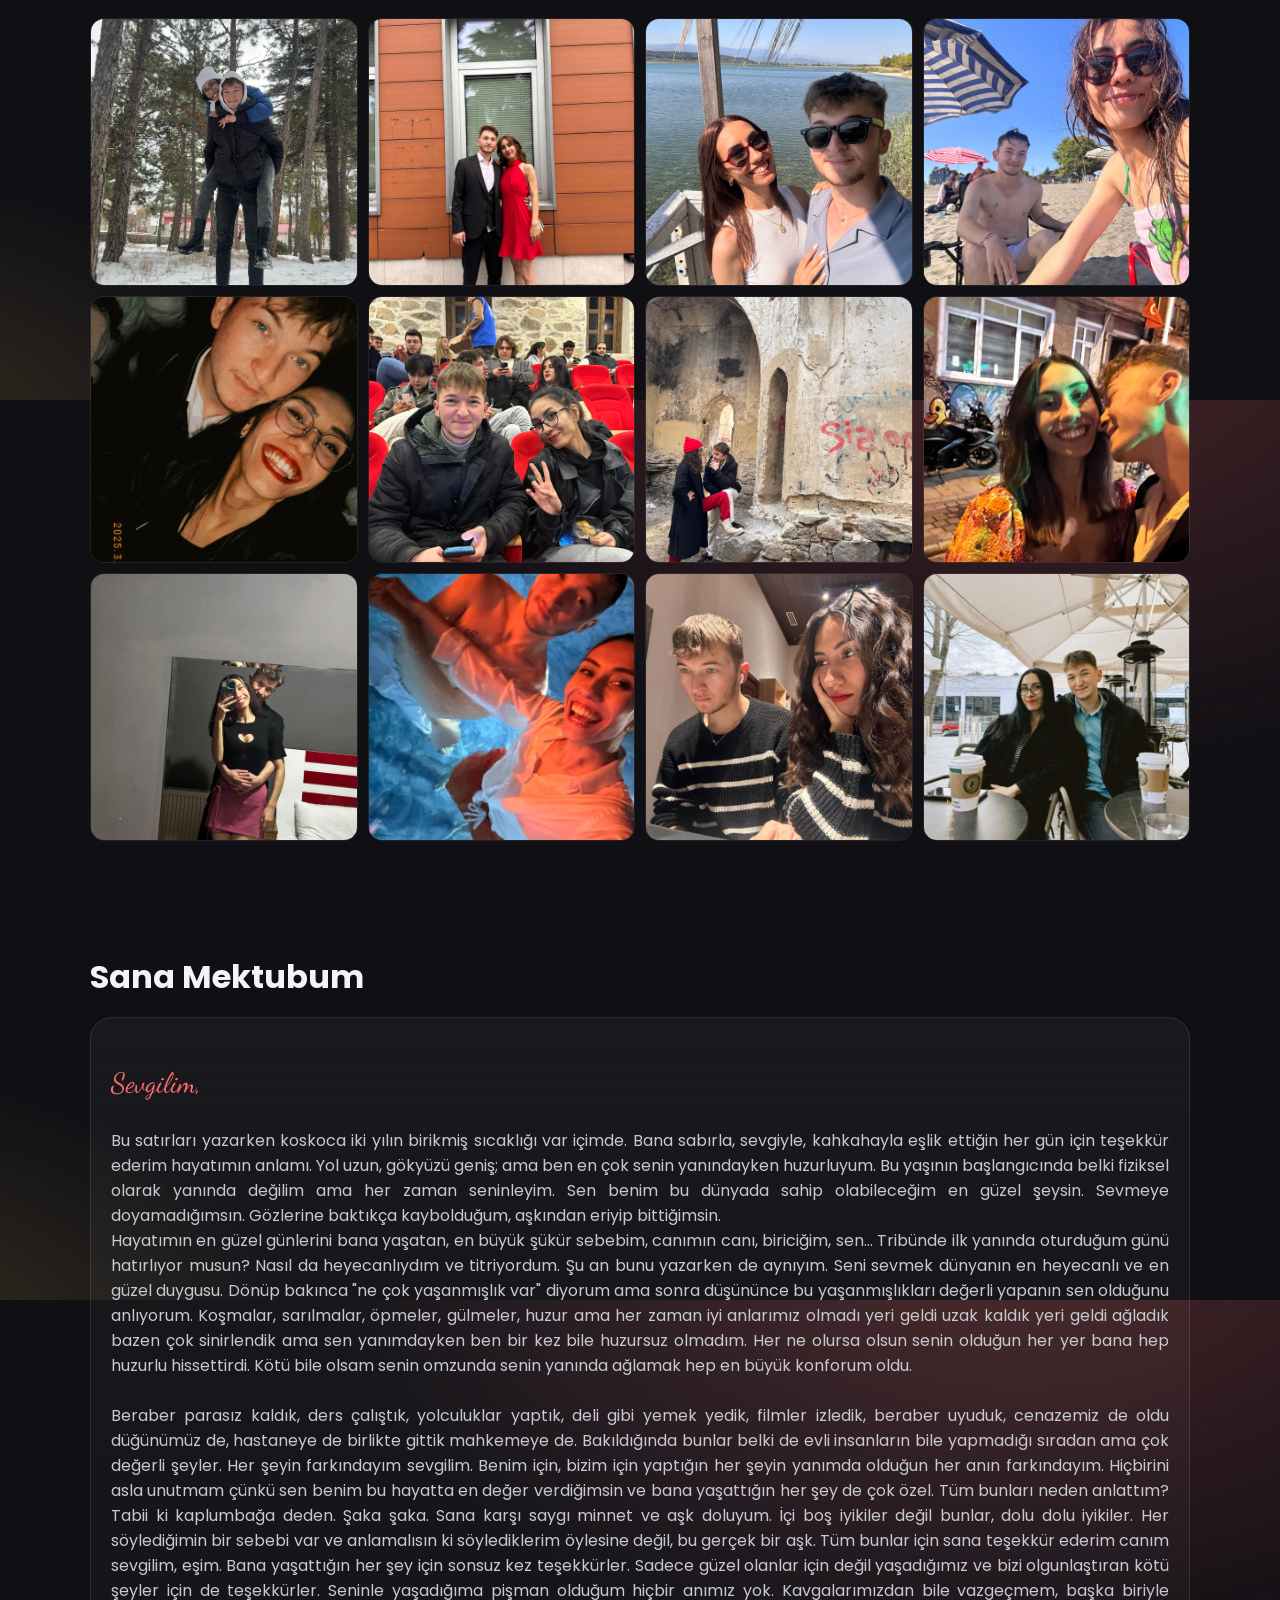
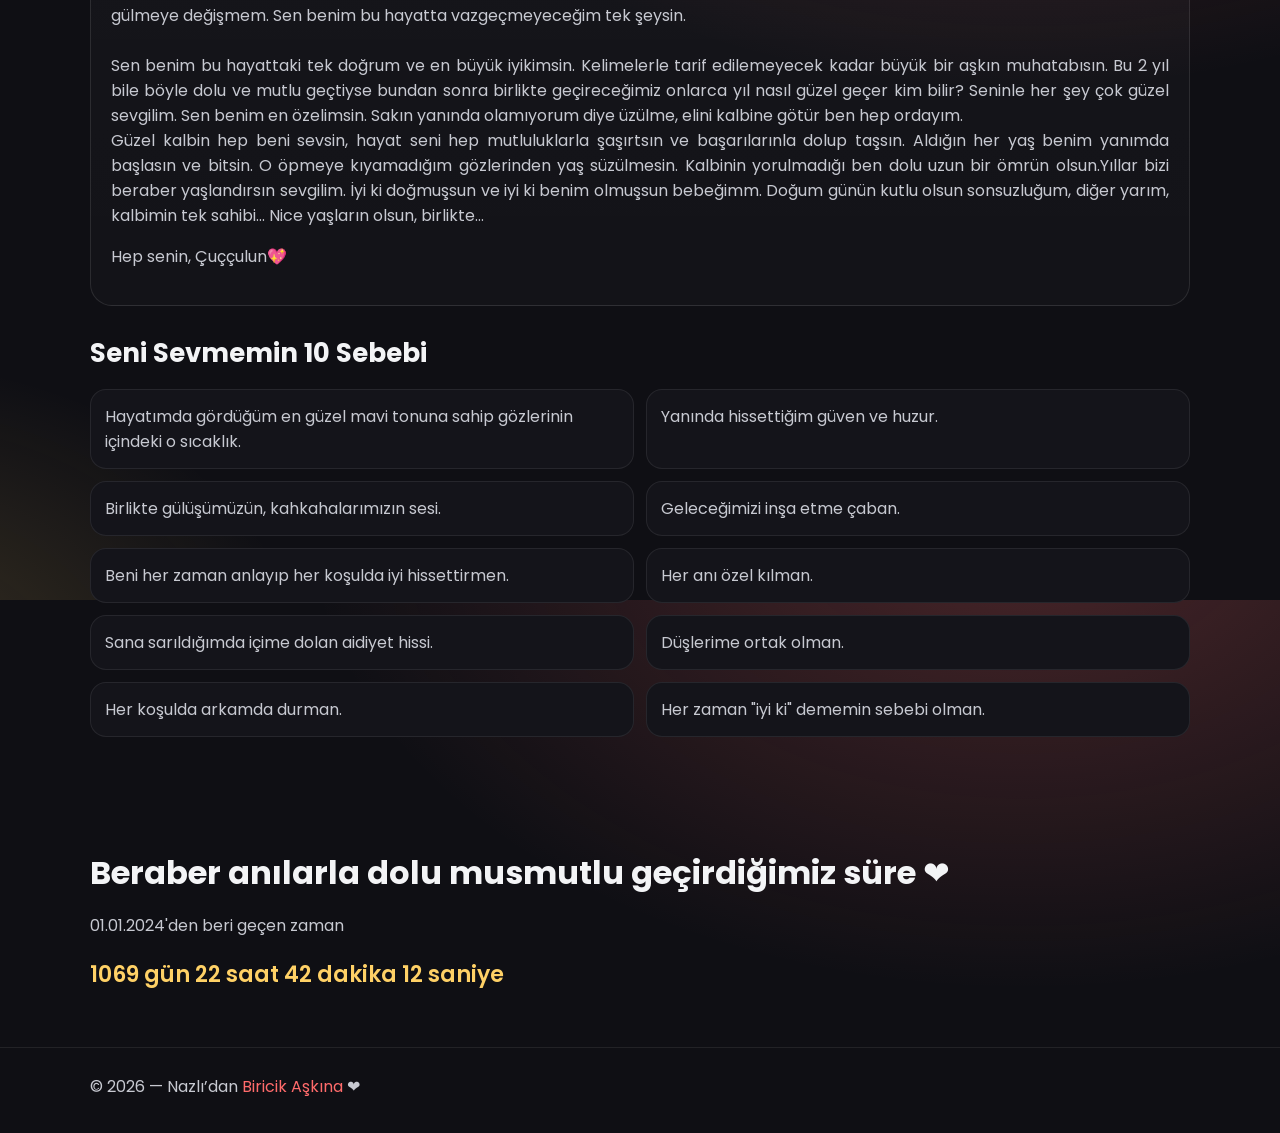
==== commit f3e3eaac: "Create index.html" ====
--- a/index.html
+++ b/index.html
@@ -1,171 +1,395 @@
-<!doctype html>
-<html lang="tr">
-<head>
-  <meta charset="utf-8" />
-  <meta name="viewport" content="width=device-width,initial-scale=1" />
-  <meta name="robots" content="noindex,nofollow" />
-  <title>Bu sayfa artık kapatıldı</title>
-
-  <style>
-    :root{
-      --bg1: #0b0d10;
-      --bg2: #0f1720;
-      --card:#0f1620;
-      --muted:#9aa3b2;
-      --text:#e6eef6;
-      --accent:#c86b6b;
-      --glass: rgba(255,255,255,0.03);
-      --radius:18px;
-    }
-    /* Reset */
-    *{box-sizing:border-box;margin:0;padding:0}
-    html,body{height:100%}
-    body{
-      font-family: Inter, ui-sans-serif, system-ui, -apple-system, "Segoe UI", Roboto, "Helvetica Neue", Arial;
-      background:
-        radial-gradient(1000px 600px at 10% 10%, rgba(200,107,107,0.06), transparent 12%),
-        linear-gradient(180deg,var(--bg1),var(--bg2));
-      color:var(--text);
-      -webkit-font-smoothing:antialiased;
-      -moz-osx-font-smoothing:grayscale;
-      display:flex;
-      align-items:center;
-      justify-content:center;
-      padding:36px;
-    }
-
-    /* Subtle moving gradient behind card */
-    .bg-animate{
-      position:fixed;
-      inset:0;
-      z-index:0;
-      pointer-events:none;
-      background:
-        conic-gradient(from 200deg at 50% 50%, rgba(200,107,107,0.06), rgba(255,210,102,0.03), rgba(200,107,107,0.04));
-      filter:blur(40px) saturate(120%);
-      opacity:.9;
-      animation:rotate 18s linear infinite;
-    }
-    @keyframes rotate{
-      from{transform:rotate(0deg)}
-      to{transform:rotate(360deg)}
-    }
-
-    .card{
-      position:relative;
-      z-index:2;
-      max-width:880px;
-      width:100%;
-      border-radius:var(--radius);
-      background: linear-gradient(180deg, rgba(255,255,255,0.02), rgba(0,0,0,0.02));
-      border:1px solid rgba(255,255,255,0.03);
-      box-shadow: 0 10px 40px rgba(3,7,14,0.65);
-      padding:48px;
-      display:flex;
-      gap:28px;
-      align-items:center;
-      justify-content:space-between;
-      backdrop-filter: blur(6px) saturate(120%);
-    }
-
-    .left{
-      flex:1;
-      min-width:0;
-    }
-
-    .title{
-      font-size:28px;
-      line-height:1.08;
-      font-weight:700;
-      color:var(--text);
-      margin-bottom:8px;
-      letter-spacing:0.2px;
-      text-shadow: 0 6px 20px rgba(0,0,0,0.6);
-    }
-
-    .subtitle{
-      color:var(--muted);
-      font-size:15px;
-      line-height:1.6;
-      max-width:62ch;
-    }
-
-    .accent{
-      display:inline-block;
-      margin-top:18px;
-      padding:10px 14px;
-      background: linear-gradient(90deg, rgba(200,107,107,0.14), rgba(255,210,102,0.08));
-      color:var(--accent);
-      border-radius:12px;
-      font-weight:600;
-      border:1px solid rgba(255,255,255,0.03);
-      box-shadow: 0 6px 18px rgba(200,107,107,0.06);
-    }
-
-    .right{
-      width:180px;
-      text-align:center;
-    }
-
-    .icon{
-      width:110px;
-      height:110px;
-      border-radius:50%;
-      display:inline-grid;
-      place-items:center;
-      background: linear-gradient(180deg, rgba(255,255,255,0.02), rgba(255,255,255,0.01));
-      border:1px solid rgba(255,255,255,0.03);
-      box-shadow: inset 0 2px 6px rgba(255,255,255,0.02), 0 10px 30px rgba(2,6,12,0.6);
-      margin-bottom:12px;
-    }
-
-    .icon svg{width:64px;height:64px;display:block;filter:drop-shadow(0 6px 18px rgba(0,0,0,0.6))}
-
-    footer.small{
-      margin-top:18px;
-      color:var(--muted);
-      font-size:13px;
-    }
-
-    /* responsive */
-    @media (max-width:820px){
-      .card{flex-direction:column;align-items:center;text-align:center;padding:36px}
-      .right{width:100%}
-    }
-
-    /* gentle entrance */
-    .card{opacity:0;transform:translateY(8px) scale(.995);animation:enter .7s ease forwards .12s}
-    @keyframes enter{
-      to{opacity:1;transform:none}
-    }
-  </style>
-</head>
-<body>
-  <div class="bg-animate" aria-hidden="true"></div>
-
-  <main class="card" role="main" aria-labelledby="headline">
-    <div class="left">
-      <h1 id="headline" class="title">Bu sayfa artık kapatıldı</h1>
-      <p class="subtitle">Kıymeti bilinmeyen her şey zamanla biter.</p>
-
-      <div class="accent" aria-hidden="true">Sessizce sonlandırıldı</div>
-
-      <p class="small" style="margin-top:18px;color:var(--muted);font-size:13px;line-height:1.5">
-        Bu sayfa artık ziyaretçi erişimine kapatılmıştır.  
-        Eğer konuşmak istersen başka bir yoldan ulaşabilirsin.
-      </p>
-    </div>
-
-    <div class="right" aria-hidden="true">
-      <div class="icon" title="Kapanış">
-        <!-- sade kırık kalp ikonu -->
-        <svg viewBox="0 0 24 24" fill="none" xmlns="http://www.w3.org/2000/svg" aria-hidden="true">
-          <path d="M12.1 21.35c-.2.2-.51.2-.71 0C7.14 17.36 4 14.28 4 10.5 4 8.01 5.99 6 8.5 6c1.54 0 3.04.99 3.57 2.36h.87C12.96 6.99 14.46 6 16 6 18.51 6 20.5 8.01 20.5 10.5c0 3.78-3.14 6.86-7.39 10.85z" fill="#c86b6b"/>
-        </svg>
-      </div>
-
-      <div class="small" style="color:var(--muted);font-size:13px">nazlibaskurt</div>
-    </div>
-  </main>
-</body>
-</html>
+<!DOCTYPE html>
+<html lang="tr">
+<head>
+  <meta charset="UTF-8" />
+  <meta name="viewport" content="width=device-width, initial-scale=1" />
+  <meta name="theme-color" content="#ff6b6b" />
+  <title>İyi ki Doğdun ❤️</title>
+  <!-- Google Fonts -->
+  <link href="https://fonts.googleapis.com/css2?family=Dancing+Script:wght@600;700&family=Poppins:wght@300;400;600;700&display=swap" rel="stylesheet">
+  <style>
+    :root{
+      --bg:#0f0f14;          /* arka plan */
+      --paper:#14141a;       /* kart rengi */
+      --soft:#1b1b23;        /* daha koyu yüzey */
+      --text:#f3f4f6;        /* ana metin */
+      --muted:#c7c9d1;       /* ikincil metin */
+      --primary:#ff6b6b;     /* vurgu */
+      --accent:#ffd166;      /* ikinci vurgu */
+      --ring:rgba(255,107,107,.5);
+      --glass:rgba(255,255,255,.06);
+      --shadow:0 10px 30px rgba(0,0,0,.35);
+      --radius:22px;
+    }
+    *{box-sizing:border-box}
+    html,body{margin:0;height:100%;scroll-behavior:smooth}
+    body{font-family:Poppins,system-ui,-apple-system,Segoe UI,Roboto,Ubuntu; color:var(--text); background:radial-gradient(1200px 800px at 80% -10%, rgba(255,107,107,.25), transparent 60%), radial-gradient(800px 600px at -10% 110%, rgba(255,209,102,.18), transparent 55%), var(--bg);}    
+    a{color:inherit;text-decoration:none}
+    img{max-width:100%;display:block}
+
+    /* Navbar */
+    .nav{position:sticky;top:0;z-index:50;backdrop-filter:saturate(140%) blur(8px);background:linear-gradient(0deg, transparent, rgba(15,15,20,.75));}
+    .nav-inner{max-width:1100px;margin:auto;display:flex;align-items:center;justify-content:space-between;padding:14px 18px}
+    .brand{font-family:"Dancing Script";font-size:28px;color:var(--accent)}
+    .links{display:flex;gap:16px;flex-wrap:wrap}
+    .chip{padding:10px 14px;border-radius:999px;background:var(--glass);border:1px solid rgba(255,255,255,.08)}
+    .chip:hover{box-shadow:0 0 0 3px var(--ring)}
+
+    /* Hero */
+    .hero{position:relative;overflow:hidden}
+    .hero-inner{max-width:1100px;margin:auto;display:grid;grid-template-columns:1.1fr .9fr;gap:26px;align-items:center;padding:72px 18px 36px}
+    .tag{display:inline-block;padding:8px 12px;border:1px solid rgba(255,255,255,.12);border-radius:999px;background:var(--glass);color:var(--muted);font-size:12px;letter-spacing:.3px}
+    .title{font-size:52px;line-height:1.05;margin:16px 0 10px;font-weight:700}
+    .title span{color:var(--primary);font-family:"Dancing Script";font-weight:700;font-size:.9em}
+    .subtitle{color:var(--muted);max-width:48ch}
+    .cta-row{display:flex;gap:12px;margin-top:26px;flex-wrap:wrap}
+    .btn{padding:14px 18px;border-radius:16px;border:1px solid rgba(255,255,255,.12);background:linear-gradient(180deg, rgba(255,255,255,.08), rgba(255,255,255,.02));box-shadow:var(--shadow)}
+    .btn.primary{background:linear-gradient(180deg, rgba(255,107,107,.9), rgba(255,107,107,.7));border-color:rgba(255,107,107,.8)}
+    .btn:hover{transform:translateY(-1px)}
+
+    .polaroid{position:relative;border-radius:18px;overflow:hidden;background:var(--paper);border:1px solid rgba(255,255,255,.08);box-shadow:var(--shadow)}
+    .polaroid img{aspect-ratio:4/5;object-fit:cover}
+    .polaroid .cap{padding:14px;text-align:center;color:var(--muted);font-size:13px}
+
+    /* Hearts animation */
+    .hearts{position:absolute;inset:0;pointer-events:none;overflow:hidden}
+    .heart{position:absolute;bottom:-40px;width:18px;height:18px;background:var(--primary);transform:rotate(45deg);animation:float 12s linear infinite;opacity:.5}
+    .heart::before,.heart::after{content:"";position:absolute;width:18px;height:18px;background:var(--primary);border-radius:50%}
+    .heart::before{left:-9px}
+    .heart::after{top:-9px}
+    @keyframes float{0%{transform:translateY(0) rotate(45deg)}100%{transform:translateY(-120vh) rotate(45deg)}}
+    /* farklı hız/konum için özelleştirme */
+    .heart.h1{left:10%;animation-duration:13s;animation-delay:0s}
+    .heart.h2{left:22%;animation-duration:10s;animation-delay:1s}
+    .heart.h3{left:35%;animation-duration:15s;animation-delay:2s}
+    .heart.h4{left:48%;animation-duration:12s;animation-delay:3s}
+    .heart.h5{left:63%;animation-duration:16s;animation-delay:1.5s}
+    .heart.h6{left:78%;animation-duration:11s;animation-delay:2.5s}
+    .heart.h7{left:90%;animation-duration:14s;animation-delay:.5s}
+
+    /* Sections */
+    section{padding:56px 18px}
+    .wrap{max-width:1100px;margin:auto}
+    .h2{font-size:32px;margin:0 0 16px;font-weight:700}
+    .lead{color:var(--muted);max-width:60ch}
+
+    /* Timeline */
+    .timeline{display:grid;gap:16px;margin-top:20px}
+    .t-item{display:grid;grid-template-columns:120px 1fr;gap:14px;align-items:start;padding:18px;border-radius:var(--radius);background:var(--paper);border:1px solid rgba(255,255,255,.08)}
+    .t-date{color:var(--accent);font-weight:600}
+    .t-text{color:var(--muted)}
+
+    /* Memory cards */
+    .cards{display:grid;grid-template-columns:repeat(3,1fr);gap:16px;margin-top:18px}
+    .card{background:var(--paper);border:1px solid rgba(255,255,255,.08);border-radius:var(--radius);overflow:hidden;transition:transform .2s ease;box-shadow:var(--shadow)}
+    .card:hover{transform:translateY(-3px)}
+    .card img{aspect-ratio:4/3;object-fit:cover}
+    .card .p{padding:14px;color:var(--muted)}
+
+    /* Gallery with :target modal */
+    .grid{display:grid;grid-template-columns:repeat(4,1fr);gap:10px;margin-top:14px}
+    .grid a{border-radius:14px;overflow:hidden;border:1px solid rgba(255,255,255,.08)}
+    .grid img{aspect-ratio:1;object-fit:cover;filter:saturate(1.05)}
+    .modal{position:fixed;inset:0;background:rgba(0,0,0,.8);display:none;align-items:center;justify-content:center;padding:20px}
+    .modal img{max-width:min(92vw,1100px);max-height:86vh;border-radius:16px}
+    .modal:target{display:flex}
+    .close{position:fixed;top:22px;right:22px;background:var(--glass);border:1px solid rgba(255,255,255,.12);padding:10px 14px;border-radius:999px}
+
+    /* Letter */
+    .letter{background:linear-gradient(180deg,rgba(255,255,255,.04),rgba(255,255,255,.02));border:1px solid rgba(255,255,255,.1);border-radius:var(--radius);padding:20px}
+    .script{font-family:"Dancing Script";font-size:28px;color:var(--primary)}
+    .just{ text-align:justify; color:var(--muted)}
+
+    /* Reasons */
+    .reasons{display:grid;grid-template-columns:repeat(2,1fr);gap:12px;margin-top:16px}
+    .reason{background:var(--paper);border:1px solid rgba(255,255,255,.08);padding:14px;border-radius:16px;color:var(--muted)}
+
+    /* Surprise reveal */
+    .reveal{margin-top:18px;background:var(--paper);border:1px solid rgba(255,255,255,.08);border-radius:16px;padding:18px}
+    .switch{appearance:none;width:52px;height:30px;border-radius:999px;background:#333;position:relative;cursor:pointer;outline:none;border:1px solid rgba(255,255,255,.12)}
+    .switch::after{content:"";position:absolute;top:3px;left:3px;width:24px;height:24px;border-radius:50%;background:#fff;transition:all .25s}
+    .switch:checked{background:var(--primary)}
+    .switch:checked::after{left:25px}
+    .gift{display:none;margin-top:12px;padding:14px;border-radius:14px;background:linear-gradient(90deg, rgba(255,107,107,.2), rgba(255,209,102,.2));border:1px solid rgba(255,255,255,.12)}
+    .switch:checked ~ .gift{display:block}
+
+    /* Footer */
+    footer{padding:26px 18px;border-top:1px solid rgba(255,255,255,.08);color:var(--muted)}
+
+    /* Responsive */
+    @media (max-width:980px){
+      .hero-inner{grid-template-columns:1fr}
+      .cards{grid-template-columns:1fr 1fr}
+      .grid{grid-template-columns:repeat(3,1fr)}
+      .t-item{grid-template-columns:1fr}
+    }
+    @media (max-width:640px){
+      .title{font-size:38px}
+      .cards{grid-template-columns:1fr}
+      .grid{grid-template-columns:repeat(2,1fr)}
+      .reasons{grid-template-columns:1fr}
+    }
+  </style>
+</head>
+<body>
+  <!-- NAV -->
+  <nav class="nav">
+    <div class="nav-inner">
+      <div class="brand">İyi ki doğdun, <span style="color:var(--primary)">Deniz Gözlüm</span> ✨</div>
+      <div class="links">
+        <a class="chip" href="#hikaye">Hikayemiz</a>
+        <a class="chip" href="#anilar">Anı Kartları</a>
+        <a class="chip" href="#galeri">Galeri</a>
+        <a class="chip" href="#mektup">Mektup</a>
+      </div>
+    </div>
+  </nav>
+
+  <!-- HERO -->
+  <header class="hero">
+    <div class="hero-inner wrap">
+      <div>
+        <span class="tag">01.01.2024 — 2. yıl 💫</span>
+        <h1 class="title">Bu site, yeni yaşında da sana verebileceğim en güzel hediye olan<span> bizim hikâyemiz</span> için. <br/>İyi ki doğdun hayatımın anlamı, iyi ki benimsin.</h1>
+        <p class="subtitle">Aşağıda ilk fotoğrafımızdan en çok güldüğümüz ana kadar küçük bir zaman kapsülü hazırladım. Hepsi senin için. 🎁</p>
+        <div class="cta-row">
+          <a class="btn primary" href="#hikaye">Hikayemize Git</a>
+          <a class="btn" href="#galeri">Fotoğraflara Bak</a>
+        </div>
+      </div>
+      <div class="polaroid">
+        <!-- KAPAĞA KOYMAK İSTEDİĞİN FOTOĞRAFI /images/kapak.jpg OLARAK EKLE -->
+        <img src="images/kapak.jpg" alt="Kapak fotoğrafımız" />
+        <div class="cap">“Bu kare her şeyi anlatıyor.”</div>
+      </div>
+    </div>
+    <!-- kalp animasyonu -->
+    <div class="hearts" aria-hidden="true">
+      <div class="heart h1"></div>
+      <div class="heart h2"></div>
+      <div class="heart h3"></div>
+      <div class="heart h4"></div>
+      <div class="heart h5"></div>
+      <div class="heart h6"></div>
+      <div class="heart h7"></div>
+    </div>
+  </header>
+
+  <!-- HİKAYE / ZAMAN ÇİZELGESİ -->
+  <section id="hikaye">
+    <div class="wrap">
+      <h2 class="h2">Hikayemiz</h2>
+      <p class="lead">İlk mesaj, ilk uzak kalışımızdan sonra kavuşmamız, ilk seyahat… İşte dönüp bakınca “iyi ki” dediğimiz anlar. 💞</p>
+      <div class="timeline">
+        <!-- TARİHLERİ KENDİ İLİŞKİNİZE GÖRE DÜZENLEYİN -->
+        <div class="t-item">
+          <div class="t-date">14 Aralık 2023</div>
+          <div class="t-text">Beni ilk defa arayıp sonra da "Nazlı hanım oygursa gitmeyi düşünür müsünüz" yazdığın gün...</div>
+        </div>
+        <div class="t-item">
+          <div class="t-date">15 Eylül 2024</div>
+          <div class="t-text">Yurtdışından döndüğün ve ikinci sınıfa başladığımız zaman. İlk kez o kadar uzun süre ayrı kalmıştık ve tam 4704km...</div>
+        </div>
+        <div class="t-item">
+          <div class="t-date">28 Şubat-1 Mart 2025</div>
+          <div class="t-text">Beraber gittiğimiz ilk konser ve ertesi gün çıktığımız ilk tren yolculuğumuz, Kütahya...</div>
+        </div>
+         <div class="t-item">
+          <div class="t-date">16 Mayıs 2025</div>
+          <div class="t-text">Rezalet kötü İstanbul gezimiz, sen olduğun için en güzel günlerden biriydi...</div>
+        </div>
+         
+         <div class="t-item">
+          <div class="t-date">24 Mayıs 2025</div>
+          <div class="t-text">Birlikte geçirdiğimiz en önemli gün, mezuniyetimiz; yeni hayatımızın başlangıcı...</div>
+        </div>
+        <div class="t-item">
+          <div class="t-date">Yaz 2025</div>
+          <div class="t-text">İlk küçük deniz tatili. Birlikte denizde "dalga gelince zıpla" oynayışımız unutulmamalı...</div>
+        </div>
+        <div class="t-item">
+          <div class="t-date">2024 ve 2025</div>
+          <div class="t-text">Birlikte büyüdüğümüz, zor günleri el ele atlattığımız anı dolu yıllar.</div>
+        </div>
+      </div>
+
+      <div class="reveal">
+        <label style="display:flex;align-items:center;gap:10px">
+          <input class="switch" type="checkbox" />
+          <span>Duygusal sürprizi aç 🎁</span>
+        
+        <div class="gift">
+          “Her yeni yaşında dileğim aynı: Gözlerinin içine baktığımda, evimde olduğumu hissetmek.”
+        </div>
+        </label>
+      </div>
+    </div>
+  </section>
+
+  <!-- ANILAR (KARTLAR) -->
+  <section id="anilar">
+    <div class="wrap">
+      <h2 class="h2">Anı Kartları</h2>
+      <p class="lead">Her kart, bir tebessüm sebebi.</p>
+      <div class="cards">
+        <!-- Görselleri /images klasörüne koy, aşağıdaki yolları değiştir -->
+        <article class="card">
+          <img src="images/ani-1.jpg" alt="İlk fotoğraf" />
+          <div class="p"><strong>İlk fotoğraf</strong> — Birbirimize gıcık oluşumuz...</div>
+        </article>
+        <article class="card">
+          <img src="images/ani-2.jpg" alt="Doğum günü sürprizi" />
+          <div class="p"><strong>Doğum günü</strong> — Mumları üflerken dilediğim dilek: Hep sen. 🎂</div>
+        </article>
+        <article class="card">
+          <img src="images/ani-3.jpg" alt="Küçük bir yolculuk" />
+          <div class="p"><strong>Mini kaçamak</strong> — Denizin manzarası, arka fonda kahkahaların.🥹❤️</div>
+        </article>
+        <article class="card">
+          <img src="images/ani-4.jpg" alt="İlk Seyahatimiz" />
+          <div class="p"><strong>Kütahya</strong> — Çıkana kadar nefes nefese kalmıştık ama seninle bir an ömre bedel olduğu için her şeye değer.</div>
+        </article>
+        <article class="card">
+          <img src="images/ani-5.jpg" alt="Ankara" />
+          <div class="p"><strong>Ankara</strong> — Atamızın huzuruna el ele gittiğimiz gün...</div>
+        </article>
+        <article class="card">
+          <img src="images/ani-6.jpg" alt="Eskişehir" />
+          <div class="p"><strong>Eskişehir </strong> — Bizim şehrimiz... Her köşesi anılarımızla dolu.❤️</div>
+        </article>
+        <article class="card">
+          <img src="images/ani-7.jpg" alt="doğum günün" />
+          <div class="p"><strong>Yaş günün </strong> — Benim olmak için dünyaya gelişinin 19. yıldönümü.❤️</div>
+        </article>
+        <article class="card">
+          <img src="images/ani-8.jpg" alt="Yıldönümü" />
+          <div class="p"><strong>Yıldönümümüz </strong> — Dünyanın en mutlu günü.</div>
+        </article>
+        <article class="card">
+          <img src="images/ani-9.jpg" alt="Aşk" />
+          <div class="p"><strong>En Özel Günümüz</strong> — Beraber gençliğimizin en güzel 2 yılını bitirip mezun olduğumuz gün.</div>
+        </article>
+      </div>
+    </div>
+  </section>
+
+  <!-- GALERİ (BÜYÜTME :target) -->
+  <section id="galeri">
+    <div class="wrap">
+      <h2 class="h2">Anlatmakla Bitiremeyeceğim Anı Galerisi</h2>
+      <p class="lead">Karelerin üstüne tıkla, bizi daha yakından görmek istersen...</p>
+      <div class="grid">
+        <a href="#g1"><img src="images/g-1.jpg" alt="galeri 1"></a>
+        <a href="#g2"><img src="images/g-2.jpg" alt="galeri 2"></a>
+        <a href="#g3"><img src="images/g-3.jpg" alt="galeri 3"></a>
+        <a href="#g4"><img src="images/g-4.jpg" alt="galeri 4"></a>
+        <a href="#g5"><img src="images/g-5.jpg" alt="galeri 5"></a>
+        <a href="#g6"><img src="images/g-6.jpg" alt="galeri 6"></a>
+        <a href="#g7"><img src="images/g-7.jpg" alt="galeri 7"></a>
+        <a href="#g8"><img src="images/g-8.jpg" alt="galeri 8"></a>
+        <a href="#g9"><img src="images/g-9.jpg" alt="galeri 9"></a>
+        <a href="#g10"><img src="images/g-10.jpg" alt="galeri 10"></a>
+        <a href="#g11"><img src="images/g-11.jpg" alt="galeri 11"></a>
+        <a href="#g12"><img src="images/g-12.jpg" alt="galeri 12"></a>
+      </div>
+
+      <!-- modals -->
+      <div id="g1" class="modal"><a class="close" href="#galeri">Kapat ✕</a><img src="images/g-1.jpg" alt=""></div>
+      <div id="g2" class="modal"><a class="close" href="#galeri">Kapat ✕</a><img src="images/g-2.jpg" alt=""></div>
+      <div id="g3" class="modal"><a class="close" href="#galeri">Kapat ✕</a><img src="images/g-3.jpg" alt=""></div>
+      <div id="g4" class="modal"><a class="close" href="#galeri">Kapat ✕</a><img src="images/g-4.jpg" alt=""></div>
+      <div id="g5" class="modal"><a class="close" href="#galeri">Kapat ✕</a><img src="images/g-5.jpg" alt=""></div>
+      <div id="g6" class="modal"><a class="close" href="#galeri">Kapat ✕</a><img src="images/g-6.jpg" alt=""></div>
+      <div id="g7" class="modal"><a class="close" href="#galeri">Kapat ✕</a><img src="images/g-7.jpg" alt=""></div>
+      <div id="g8" class="modal"><a class="close" href="#galeri">Kapat ✕</a><img src="images/g-8.jpg" alt=""></div>
+      <div id="g9" class="modal"><a class="close" href="#galeri">Kapat ✕</a><img src="images/g-9.jpg" alt=""></div>
+      <div id="g10" class="modal"><a class="close" href="#galeri">Kapat ✕</a><img src="images/g-10.jpg" alt=""></div>
+      <div id="g11" class="modal"><a class="close" href="#galeri">Kapat ✕</a><img src="images/g-11.jpg" alt=""></div>
+      <div id="g12" class="modal"><a class="close" href="#galeri">Kapat ✕</a><img src="images/g-12.jpg" alt=""></div>
+    </div>
+  </section>
+
+  <!-- MEKTUP / NOT -->
+  <section id="mektup">
+    <div class="wrap">
+      <h2 class="h2">Sana Mektubum</h2>
+      <div class="letter">
+        <p class="script">Sevgilim,</p>
+        <p class="just">Bu satırları yazarken koskoca iki yılın birikmiş sıcaklığı var içimde. Bana sabırla, sevgiyle, kahkahayla eşlik ettiğin her gün için teşekkür ederim hayatımın anlamı.
+           Yol uzun, gökyüzü geniş; ama ben en çok senin yanındayken huzurluyum. 
+            Bu yaşının başlangıcında belki fiziksel olarak yanında değilim ama her zaman seninleyim. Sen benim bu dünyada sahip olabileceğim en güzel şeysin. Sevmeye doyamadığımsın. Gözlerine baktıkça kaybolduğum, aşkından eriyip bittiğimsin.<br>
+            Hayatımın en güzel günlerini bana yaşatan, en büyük şükür sebebim, canımın canı, biriciğim, sen... Tribünde ilk yanında oturduğum günü hatırlıyor musun? Nasıl da heyecanlıydım ve titriyordum. Şu an bunu yazarken de aynıyım.
+            Seni sevmek dünyanın en heyecanlı ve en güzel duygusu. Dönüp bakınca "ne çok yaşanmışlık var" diyorum ama sonra düşününce bu yaşanmışlıkları değerli yapanın sen olduğunu anlıyorum.
+            Koşmalar, sarılmalar, öpmeler, gülmeler, huzur ama her zaman iyi anlarımız olmadı yeri geldi uzak kaldık yeri geldi ağladık bazen çok sinirlendik ama sen yanımdayken ben bir kez bile huzursuz olmadım.
+            Her ne olursa olsun senin olduğun her yer bana hep huzurlu hissettirdi. Kötü bile olsam senin omzunda senin yanında ağlamak hep en büyük konforum oldu. <br> 
+            <br>
+            Beraber parasız kaldık, ders çalıştık, yolculuklar yaptık, deli gibi yemek yedik, filmler izledik, beraber uyuduk, cenazemiz de oldu düğünümüz de, hastaneye de birlikte gittik mahkemeye de.
+            Bakıldığında bunlar belki de evli insanların bile yapmadığı sıradan ama çok değerli şeyler. Her şeyin farkındayım sevgilim. Benim için, bizim için yaptığın her şeyin yanımda olduğun her anın farkındayım. 
+            Hiçbirini asla unutmam çünkü sen benim bu hayatta en değer verdiğimsin ve bana yaşattığın her şey de çok özel. Tüm bunları neden anlattım? Tabii ki kaplumbağa deden. Şaka şaka. 
+            Sana karşı saygı minnet ve aşk doluyum. İçi boş iyikiler değil bunlar, dolu dolu iyikiler. Her söylediğimin bir sebebi var ve anlamalısın ki söylediklerim öylesine değil, bu gerçek bir aşk.
+            Tüm bunlar için sana teşekkür ederim canım sevgilim, eşim. Bana yaşattığın her şey için sonsuz kez teşekkürler. Sadece güzel olanlar için değil yaşadığımız ve bizi olgunlaştıran kötü şeyler için de teşekkürler.
+            Seninle yaşadığıma pişman olduğum hiçbir anımız yok. Kavgalarımızdan bile vazgeçmem, başka biriyle gülmeye değişmem.
+            Sen benim bu hayatta vazgeçmeyeceğim tek şeysin. <br>
+            <br>
+            Sen benim bu hayattaki tek doğrum ve en büyük iyikimsin. Kelimelerle tarif edilemeyecek kadar büyük bir aşkın muhatabısın.
+            Bu 2 yıl bile böyle dolu ve mutlu geçtiyse bundan sonra birlikte geçireceğimiz onlarca yıl nasıl güzel geçer kim bilir? Seninle her şey çok güzel sevgilim. Sen benim en özelimsin. Sakın yanında olamıyorum diye üzülme, elini kalbine götür ben hep ordayım. <br>
+            Güzel kalbin hep beni sevsin, hayat seni hep mutluluklarla şaşırtsın ve başarılarınla dolup taşsın. Aldığın her yaş benim yanımda başlasın ve bitsin. O öpmeye kıyamadığım gözlerinden yaş süzülmesin.
+            Kalbinin yorulmadığı ben dolu uzun bir ömrün olsun.Yıllar bizi beraber yaşlandırsın sevgilim.
+            İyi ki doğmuşsun ve iyi ki benim olmuşsun bebeğimm. Doğum günün kutlu olsun sonsuzluğum, diğer yarım, kalbimin tek sahibi...
+            Nice yaşların olsun, birlikte…</p>
+        <p class="just">Hep senin, Çuççulun💖</p>
+      </div>
+
+      <h3 class="h2" style="margin-top:28px;font-size:26px">Seni Sevmemin 10 Sebebi</h3>
+      <div class="reasons">
+        <div class="reason">Hayatımda gördüğüm en güzel mavi tonuna sahip gözlerinin içindeki o sıcaklık.</div>
+        <div class="reason">Yanında hissettiğim güven ve huzur.</div>
+        <div class="reason">Birlikte gülüşümüzün, kahkahalarımızın sesi.</div>
+        <div class="reason">Geleceğimizi inşa etme çaban.</div>
+        <div class="reason">Beni her zaman anlayıp her koşulda iyi hissettirmen.</div>
+        <div class="reason">Her anı özel kılman.</div>
+        <div class="reason">Sana sarıldığımda içime dolan aidiyet hissi.</div>
+        <div class="reason">Düşlerime ortak olman.</div>
+        <div class="reason">Her koşulda arkamda durman.</div>
+        <div class="reason">Her zaman "iyi ki" dememin sebebi olman.</div>
+      </div>
+    </div>
+  </section>
+
+  <!-- ANI SAYACI -->
+  <section id="sayac">
+    <div class="wrap">
+      <h2 class="h2">Beraber anılarla dolu musmutlu geçirdiğimiz süre ❤️</h2>
+      <p class="lead">01.01.2024'den beri geçen zaman </p>
+      <div id="counter" style="margin-top:20px;font-size:22px;color:var(--accent);font-weight:600"></div>
+    </div>
+  </section>
+
+<footer>
+    <div class="wrap">
+      <div>© <span id="yil">2025</span> — Nazlı’dan <span style="color:var(--primary)">Biricik Aşkına</span> ❤️</div>
+      <div style="margin-top:8px;font-size:13px"></div>
+    </div>
+  </footer>
+
+  <script>
+    // yıl güncelle
+    document.getElementById('yil').textContent = new Date().getFullYear();
+    // anı sayacı
+    const startDate = new Date("2024-01-01T00:00:00");
+    function updateCounter(){
+      const now = new Date();
+      const diff = now - startDate;
+
+      const days = Math.floor(diff / (1000*60*60*24));
+      const hours = Math.floor((diff / (1000*60*60)) % 24);
+      const minutes = Math.floor((diff / (1000*60)) % 60);
+      const seconds = Math.floor((diff / 1000) % 60);
+
+      document.getElementById('counter').textContent = `${days} gün ${hours} saat ${minutes} dakika ${seconds} saniye`;
+    }
+    setInterval(updateCounter, 1000);
+    updateCounter();
+  </script>
+</body>
+</html>              
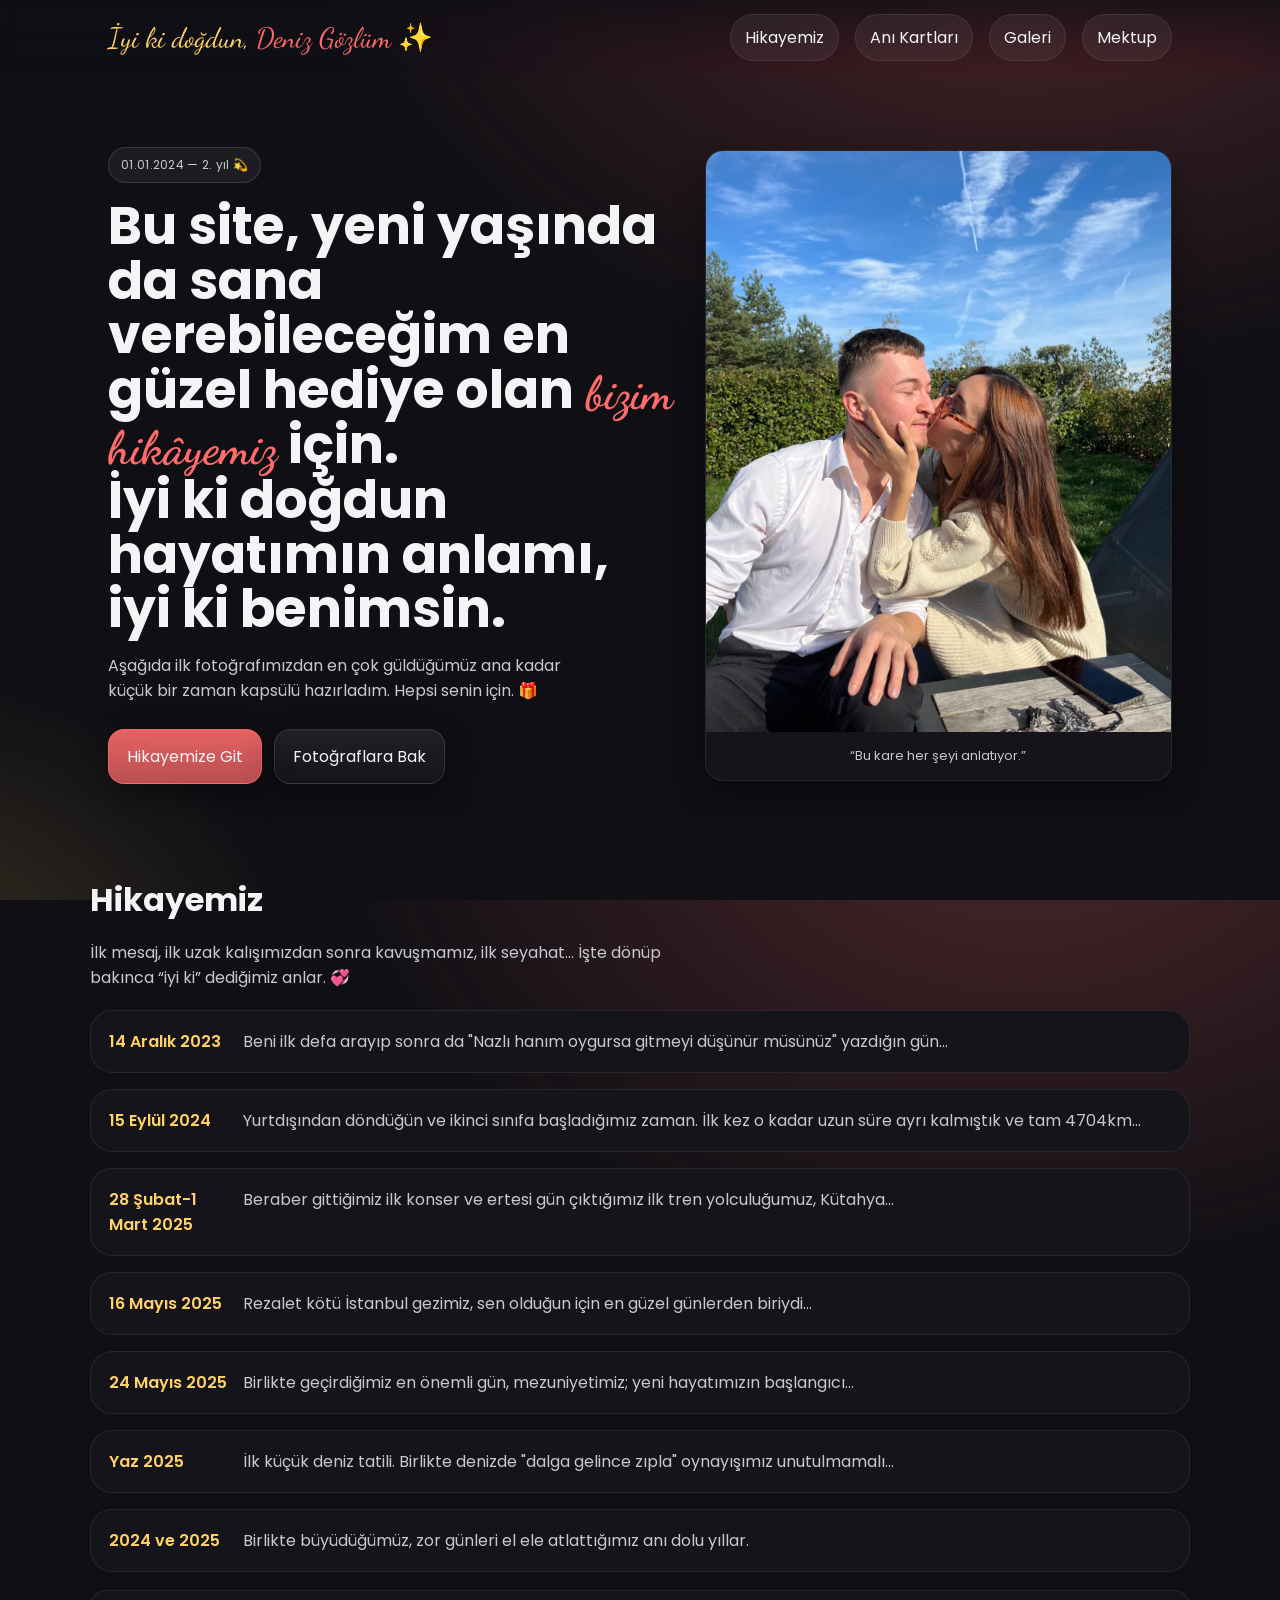
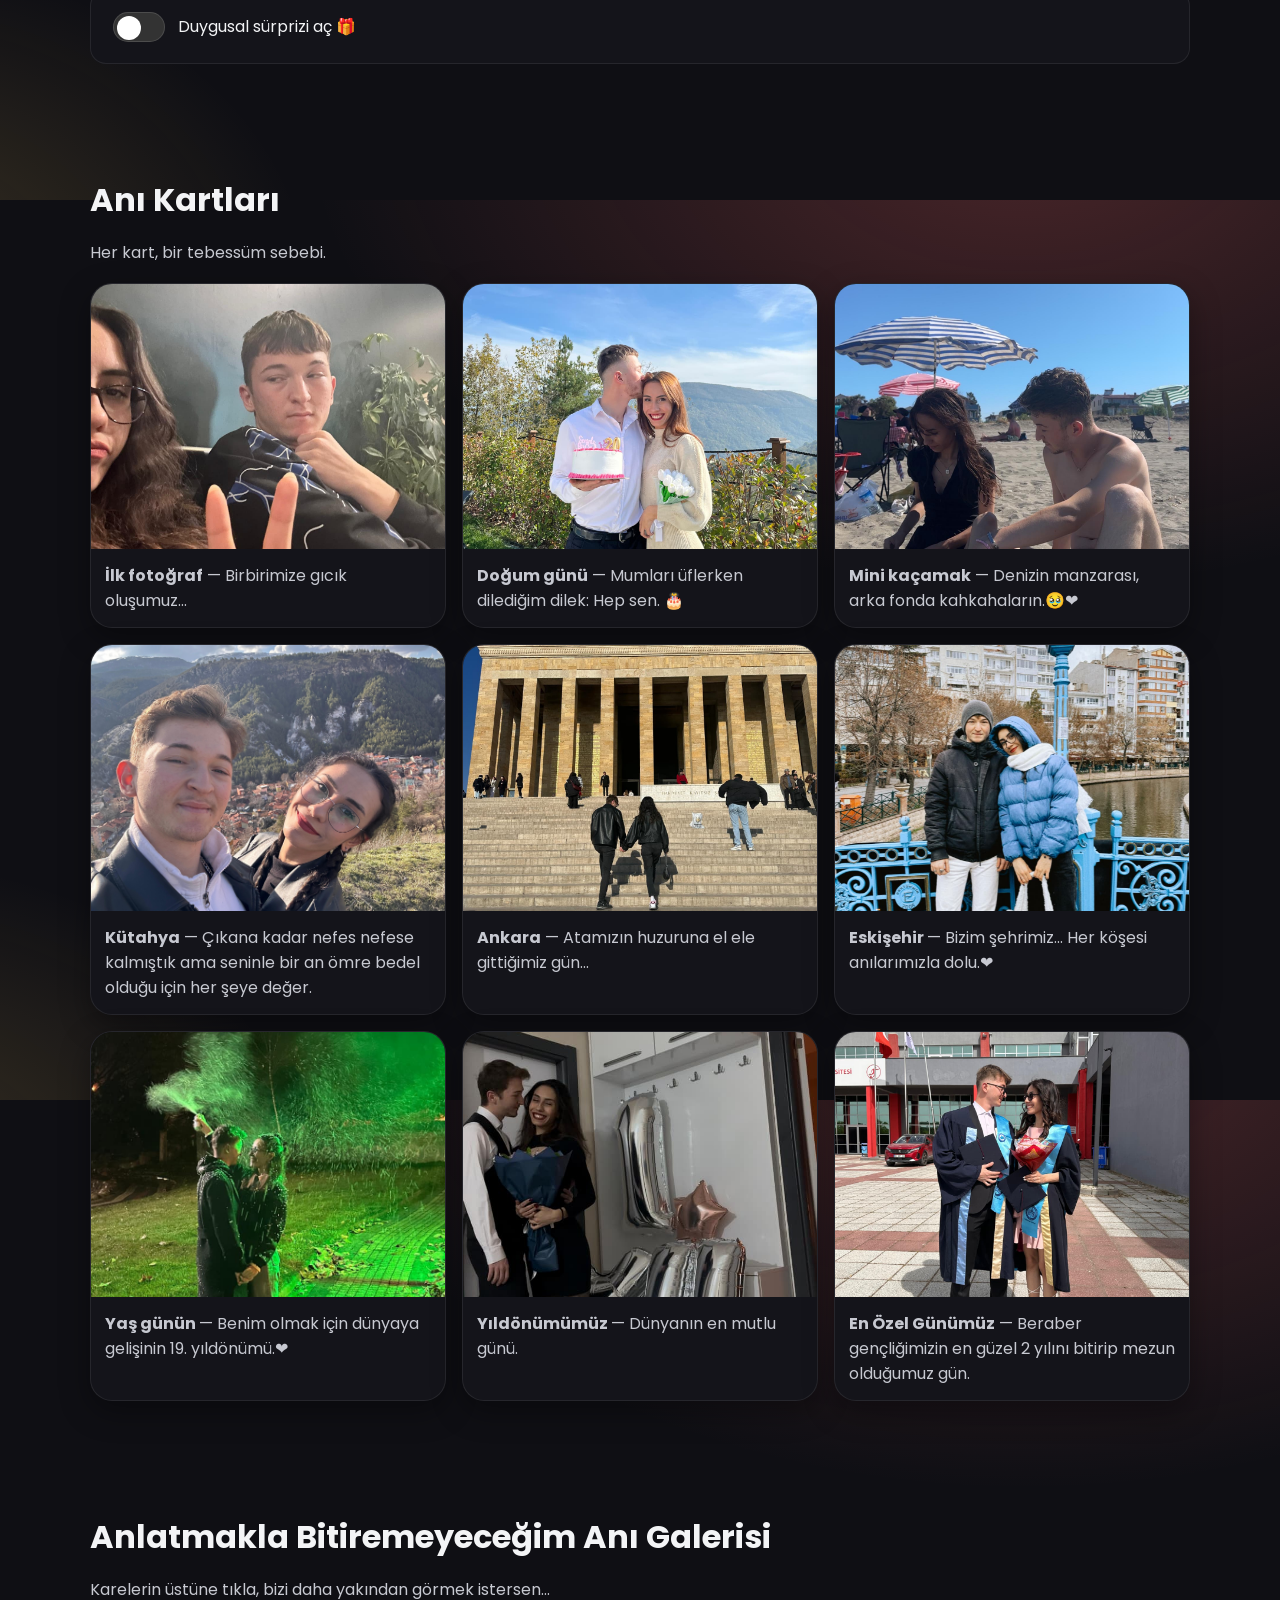
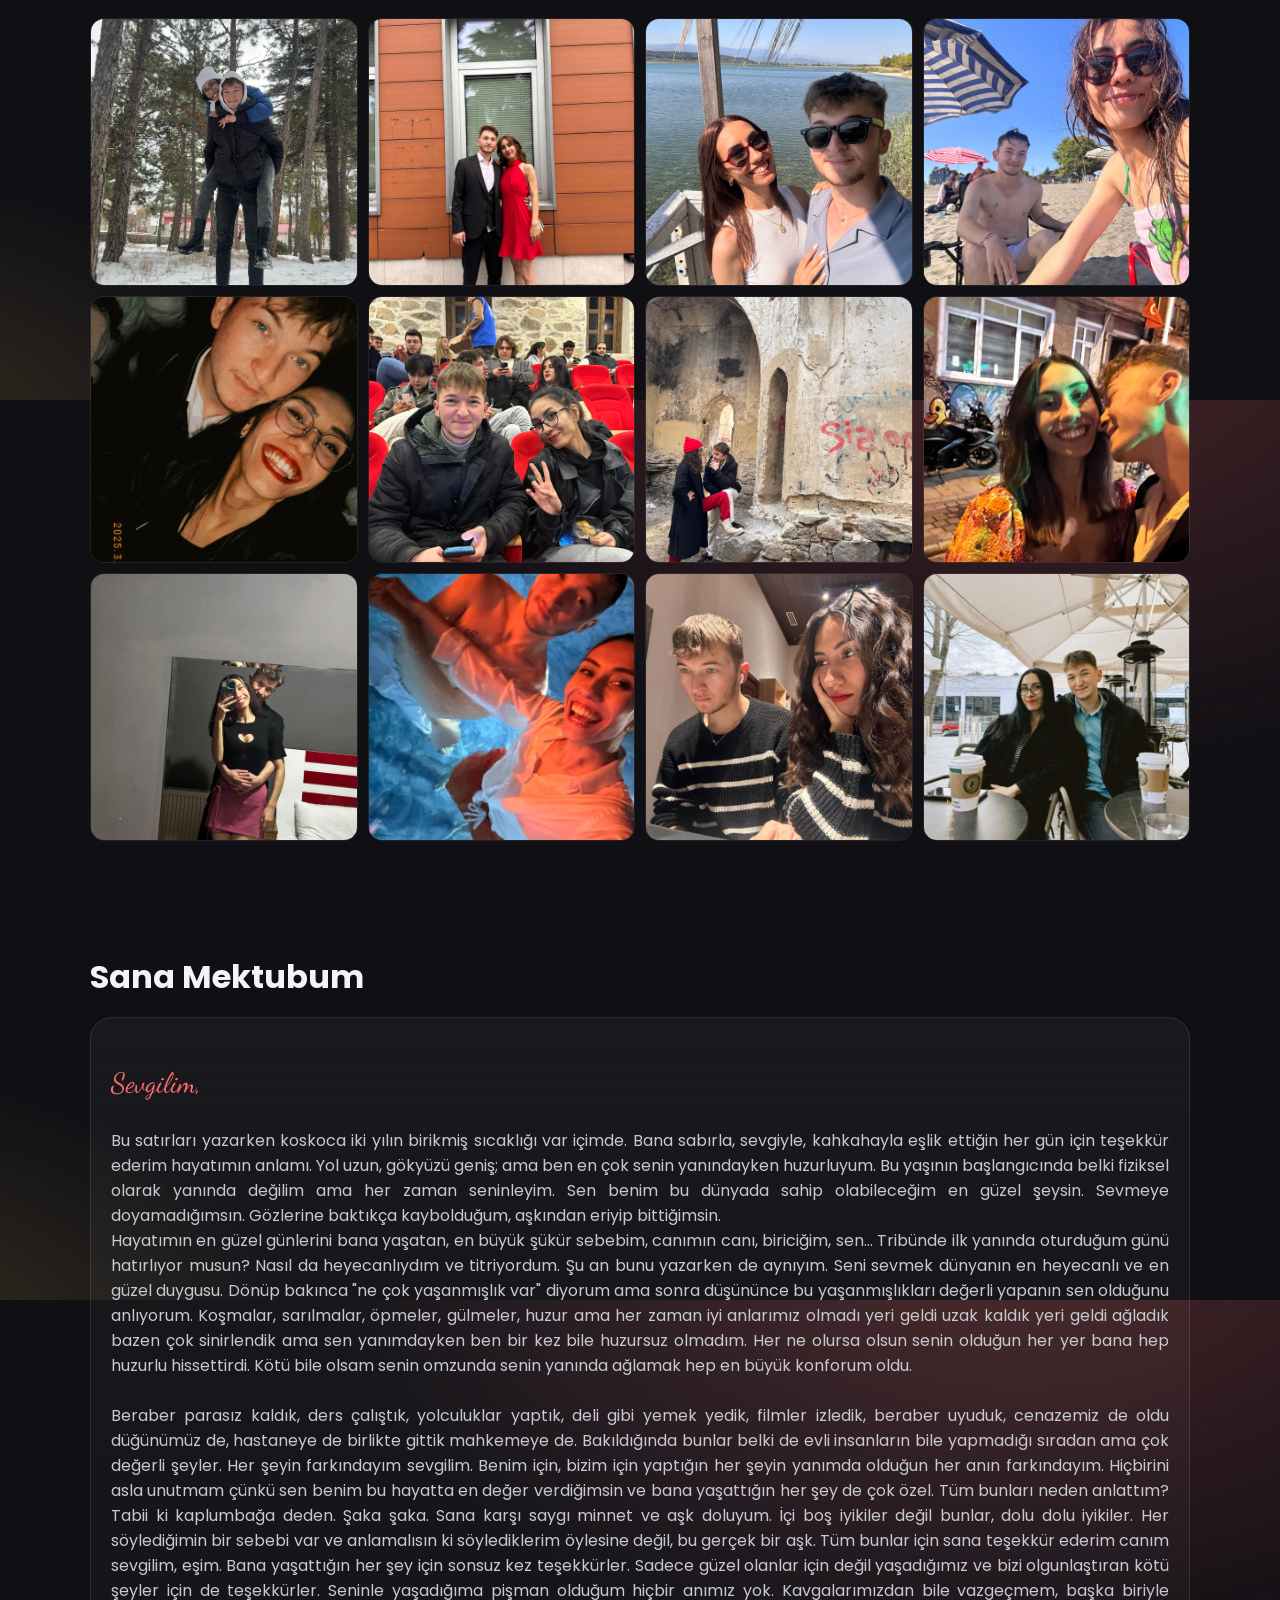
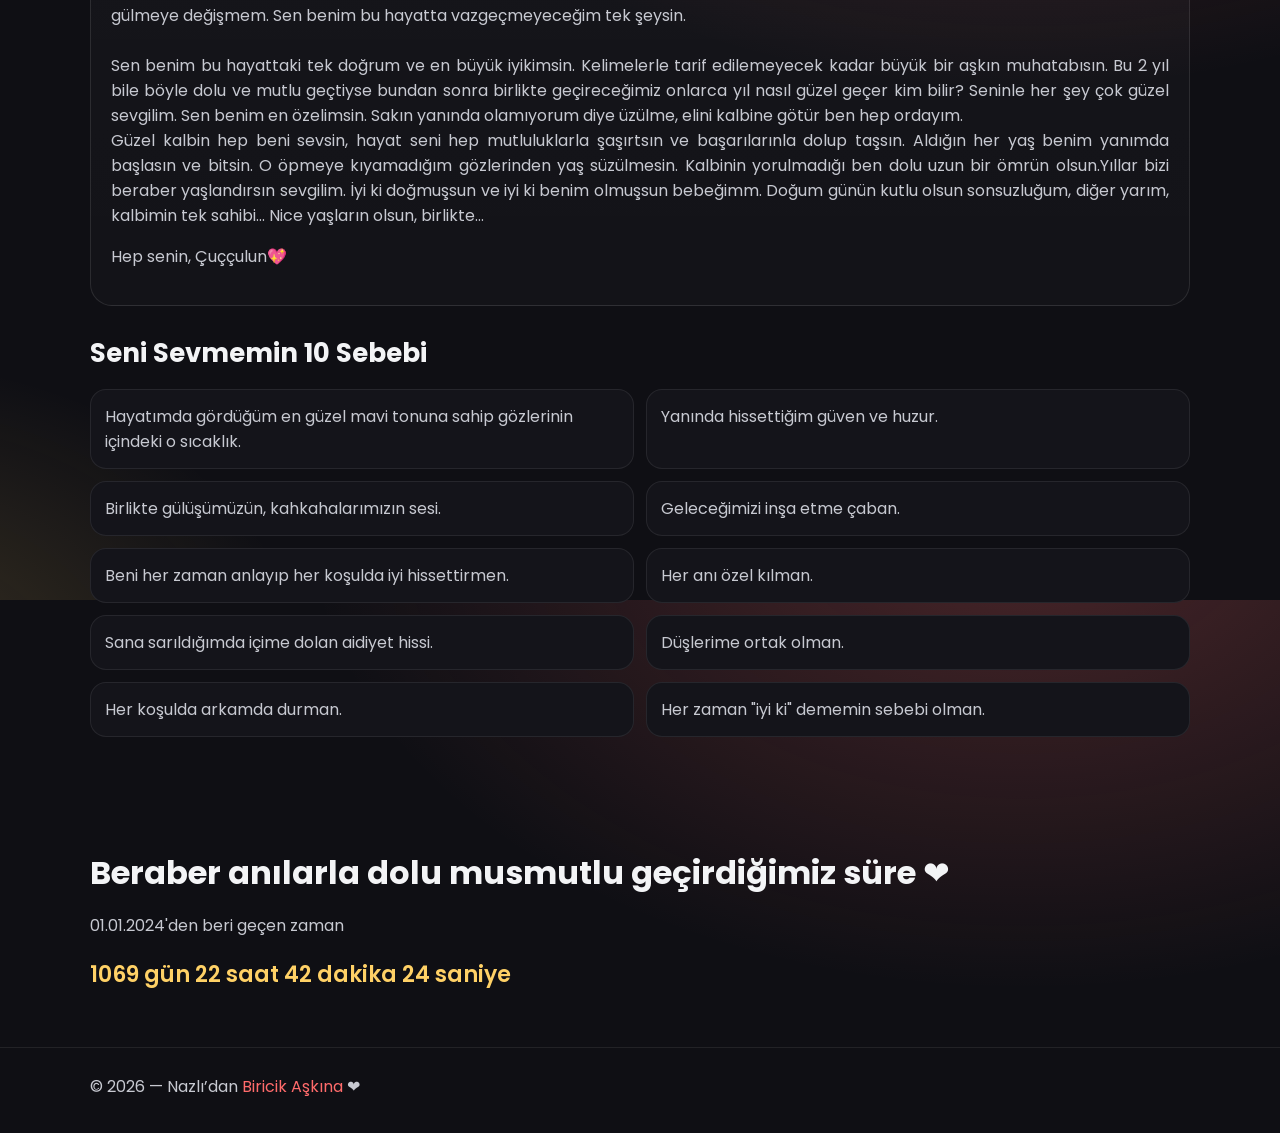
==== commit e3480c33: "Add files via upload" ====
--- a/index.html
+++ b/index.html
@@ -1,395 +1,476 @@
-<!DOCTYPE html>
-<html lang="tr">
-<head>
-  <meta charset="UTF-8" />
-  <meta name="viewport" content="width=device-width, initial-scale=1" />
-  <meta name="theme-color" content="#ff6b6b" />
-  <title>İyi ki Doğdun ❤️</title>
-  <!-- Google Fonts -->
-  <link href="https://fonts.googleapis.com/css2?family=Dancing+Script:wght@600;700&family=Poppins:wght@300;400;600;700&display=swap" rel="stylesheet">
-  <style>
-    :root{
-      --bg:#0f0f14;          /* arka plan */
-      --paper:#14141a;       /* kart rengi */
-      --soft:#1b1b23;        /* daha koyu yüzey */
-      --text:#f3f4f6;        /* ana metin */
-      --muted:#c7c9d1;       /* ikincil metin */
-      --primary:#ff6b6b;     /* vurgu */
-      --accent:#ffd166;      /* ikinci vurgu */
-      --ring:rgba(255,107,107,.5);
-      --glass:rgba(255,255,255,.06);
-      --shadow:0 10px 30px rgba(0,0,0,.35);
-      --radius:22px;
-    }
-    *{box-sizing:border-box}
-    html,body{margin:0;height:100%;scroll-behavior:smooth}
-    body{font-family:Poppins,system-ui,-apple-system,Segoe UI,Roboto,Ubuntu; color:var(--text); background:radial-gradient(1200px 800px at 80% -10%, rgba(255,107,107,.25), transparent 60%), radial-gradient(800px 600px at -10% 110%, rgba(255,209,102,.18), transparent 55%), var(--bg);}    
-    a{color:inherit;text-decoration:none}
-    img{max-width:100%;display:block}
-
-    /* Navbar */
-    .nav{position:sticky;top:0;z-index:50;backdrop-filter:saturate(140%) blur(8px);background:linear-gradient(0deg, transparent, rgba(15,15,20,.75));}
-    .nav-inner{max-width:1100px;margin:auto;display:flex;align-items:center;justify-content:space-between;padding:14px 18px}
-    .brand{font-family:"Dancing Script";font-size:28px;color:var(--accent)}
-    .links{display:flex;gap:16px;flex-wrap:wrap}
-    .chip{padding:10px 14px;border-radius:999px;background:var(--glass);border:1px solid rgba(255,255,255,.08)}
-    .chip:hover{box-shadow:0 0 0 3px var(--ring)}
-
-    /* Hero */
-    .hero{position:relative;overflow:hidden}
-    .hero-inner{max-width:1100px;margin:auto;display:grid;grid-template-columns:1.1fr .9fr;gap:26px;align-items:center;padding:72px 18px 36px}
-    .tag{display:inline-block;padding:8px 12px;border:1px solid rgba(255,255,255,.12);border-radius:999px;background:var(--glass);color:var(--muted);font-size:12px;letter-spacing:.3px}
-    .title{font-size:52px;line-height:1.05;margin:16px 0 10px;font-weight:700}
-    .title span{color:var(--primary);font-family:"Dancing Script";font-weight:700;font-size:.9em}
-    .subtitle{color:var(--muted);max-width:48ch}
-    .cta-row{display:flex;gap:12px;margin-top:26px;flex-wrap:wrap}
-    .btn{padding:14px 18px;border-radius:16px;border:1px solid rgba(255,255,255,.12);background:linear-gradient(180deg, rgba(255,255,255,.08), rgba(255,255,255,.02));box-shadow:var(--shadow)}
-    .btn.primary{background:linear-gradient(180deg, rgba(255,107,107,.9), rgba(255,107,107,.7));border-color:rgba(255,107,107,.8)}
-    .btn:hover{transform:translateY(-1px)}
-
-    .polaroid{position:relative;border-radius:18px;overflow:hidden;background:var(--paper);border:1px solid rgba(255,255,255,.08);box-shadow:var(--shadow)}
-    .polaroid img{aspect-ratio:4/5;object-fit:cover}
-    .polaroid .cap{padding:14px;text-align:center;color:var(--muted);font-size:13px}
-
-    /* Hearts animation */
-    .hearts{position:absolute;inset:0;pointer-events:none;overflow:hidden}
-    .heart{position:absolute;bottom:-40px;width:18px;height:18px;background:var(--primary);transform:rotate(45deg);animation:float 12s linear infinite;opacity:.5}
-    .heart::before,.heart::after{content:"";position:absolute;width:18px;height:18px;background:var(--primary);border-radius:50%}
-    .heart::before{left:-9px}
-    .heart::after{top:-9px}
-    @keyframes float{0%{transform:translateY(0) rotate(45deg)}100%{transform:translateY(-120vh) rotate(45deg)}}
-    /* farklı hız/konum için özelleştirme */
-    .heart.h1{left:10%;animation-duration:13s;animation-delay:0s}
-    .heart.h2{left:22%;animation-duration:10s;animation-delay:1s}
-    .heart.h3{left:35%;animation-duration:15s;animation-delay:2s}
-    .heart.h4{left:48%;animation-duration:12s;animation-delay:3s}
-    .heart.h5{left:63%;animation-duration:16s;animation-delay:1.5s}
-    .heart.h6{left:78%;animation-duration:11s;animation-delay:2.5s}
-    .heart.h7{left:90%;animation-duration:14s;animation-delay:.5s}
-
-    /* Sections */
-    section{padding:56px 18px}
-    .wrap{max-width:1100px;margin:auto}
-    .h2{font-size:32px;margin:0 0 16px;font-weight:700}
-    .lead{color:var(--muted);max-width:60ch}
-
-    /* Timeline */
-    .timeline{display:grid;gap:16px;margin-top:20px}
-    .t-item{display:grid;grid-template-columns:120px 1fr;gap:14px;align-items:start;padding:18px;border-radius:var(--radius);background:var(--paper);border:1px solid rgba(255,255,255,.08)}
-    .t-date{color:var(--accent);font-weight:600}
-    .t-text{color:var(--muted)}
-
-    /* Memory cards */
-    .cards{display:grid;grid-template-columns:repeat(3,1fr);gap:16px;margin-top:18px}
-    .card{background:var(--paper);border:1px solid rgba(255,255,255,.08);border-radius:var(--radius);overflow:hidden;transition:transform .2s ease;box-shadow:var(--shadow)}
-    .card:hover{transform:translateY(-3px)}
-    .card img{aspect-ratio:4/3;object-fit:cover}
-    .card .p{padding:14px;color:var(--muted)}
-
-    /* Gallery with :target modal */
-    .grid{display:grid;grid-template-columns:repeat(4,1fr);gap:10px;margin-top:14px}
-    .grid a{border-radius:14px;overflow:hidden;border:1px solid rgba(255,255,255,.08)}
-    .grid img{aspect-ratio:1;object-fit:cover;filter:saturate(1.05)}
-    .modal{position:fixed;inset:0;background:rgba(0,0,0,.8);display:none;align-items:center;justify-content:center;padding:20px}
-    .modal img{max-width:min(92vw,1100px);max-height:86vh;border-radius:16px}
-    .modal:target{display:flex}
-    .close{position:fixed;top:22px;right:22px;background:var(--glass);border:1px solid rgba(255,255,255,.12);padding:10px 14px;border-radius:999px}
-
-    /* Letter */
-    .letter{background:linear-gradient(180deg,rgba(255,255,255,.04),rgba(255,255,255,.02));border:1px solid rgba(255,255,255,.1);border-radius:var(--radius);padding:20px}
-    .script{font-family:"Dancing Script";font-size:28px;color:var(--primary)}
-    .just{ text-align:justify; color:var(--muted)}
-
-    /* Reasons */
-    .reasons{display:grid;grid-template-columns:repeat(2,1fr);gap:12px;margin-top:16px}
-    .reason{background:var(--paper);border:1px solid rgba(255,255,255,.08);padding:14px;border-radius:16px;color:var(--muted)}
-
-    /* Surprise reveal */
-    .reveal{margin-top:18px;background:var(--paper);border:1px solid rgba(255,255,255,.08);border-radius:16px;padding:18px}
-    .switch{appearance:none;width:52px;height:30px;border-radius:999px;background:#333;position:relative;cursor:pointer;outline:none;border:1px solid rgba(255,255,255,.12)}
-    .switch::after{content:"";position:absolute;top:3px;left:3px;width:24px;height:24px;border-radius:50%;background:#fff;transition:all .25s}
-    .switch:checked{background:var(--primary)}
-    .switch:checked::after{left:25px}
-    .gift{display:none;margin-top:12px;padding:14px;border-radius:14px;background:linear-gradient(90deg, rgba(255,107,107,.2), rgba(255,209,102,.2));border:1px solid rgba(255,255,255,.12)}
-    .switch:checked ~ .gift{display:block}
-
-    /* Footer */
-    footer{padding:26px 18px;border-top:1px solid rgba(255,255,255,.08);color:var(--muted)}
-
-    /* Responsive */
-    @media (max-width:980px){
-      .hero-inner{grid-template-columns:1fr}
-      .cards{grid-template-columns:1fr 1fr}
-      .grid{grid-template-columns:repeat(3,1fr)}
-      .t-item{grid-template-columns:1fr}
-    }
-    @media (max-width:640px){
-      .title{font-size:38px}
-      .cards{grid-template-columns:1fr}
-      .grid{grid-template-columns:repeat(2,1fr)}
-      .reasons{grid-template-columns:1fr}
-    }
-  </style>
-</head>
-<body>
-  <!-- NAV -->
-  <nav class="nav">
-    <div class="nav-inner">
-      <div class="brand">İyi ki doğdun, <span style="color:var(--primary)">Deniz Gözlüm</span> ✨</div>
-      <div class="links">
-        <a class="chip" href="#hikaye">Hikayemiz</a>
-        <a class="chip" href="#anilar">Anı Kartları</a>
-        <a class="chip" href="#galeri">Galeri</a>
-        <a class="chip" href="#mektup">Mektup</a>
-      </div>
-    </div>
-  </nav>
-
-  <!-- HERO -->
-  <header class="hero">
-    <div class="hero-inner wrap">
-      <div>
-        <span class="tag">01.01.2024 — 2. yıl 💫</span>
-        <h1 class="title">Bu site, yeni yaşında da sana verebileceğim en güzel hediye olan<span> bizim hikâyemiz</span> için. <br/>İyi ki doğdun hayatımın anlamı, iyi ki benimsin.</h1>
-        <p class="subtitle">Aşağıda ilk fotoğrafımızdan en çok güldüğümüz ana kadar küçük bir zaman kapsülü hazırladım. Hepsi senin için. 🎁</p>
-        <div class="cta-row">
-          <a class="btn primary" href="#hikaye">Hikayemize Git</a>
-          <a class="btn" href="#galeri">Fotoğraflara Bak</a>
-        </div>
-      </div>
-      <div class="polaroid">
-        <!-- KAPAĞA KOYMAK İSTEDİĞİN FOTOĞRAFI /images/kapak.jpg OLARAK EKLE -->
-        <img src="images/kapak.jpg" alt="Kapak fotoğrafımız" />
-        <div class="cap">“Bu kare her şeyi anlatıyor.”</div>
-      </div>
-    </div>
-    <!-- kalp animasyonu -->
-    <div class="hearts" aria-hidden="true">
-      <div class="heart h1"></div>
-      <div class="heart h2"></div>
-      <div class="heart h3"></div>
-      <div class="heart h4"></div>
-      <div class="heart h5"></div>
-      <div class="heart h6"></div>
-      <div class="heart h7"></div>
-    </div>
-  </header>
-
-  <!-- HİKAYE / ZAMAN ÇİZELGESİ -->
-  <section id="hikaye">
-    <div class="wrap">
-      <h2 class="h2">Hikayemiz</h2>
-      <p class="lead">İlk mesaj, ilk uzak kalışımızdan sonra kavuşmamız, ilk seyahat… İşte dönüp bakınca “iyi ki” dediğimiz anlar. 💞</p>
-      <div class="timeline">
-        <!-- TARİHLERİ KENDİ İLİŞKİNİZE GÖRE DÜZENLEYİN -->
-        <div class="t-item">
-          <div class="t-date">14 Aralık 2023</div>
-          <div class="t-text">Beni ilk defa arayıp sonra da "Nazlı hanım oygursa gitmeyi düşünür müsünüz" yazdığın gün...</div>
-        </div>
-        <div class="t-item">
-          <div class="t-date">15 Eylül 2024</div>
-          <div class="t-text">Yurtdışından döndüğün ve ikinci sınıfa başladığımız zaman. İlk kez o kadar uzun süre ayrı kalmıştık ve tam 4704km...</div>
-        </div>
-        <div class="t-item">
-          <div class="t-date">28 Şubat-1 Mart 2025</div>
-          <div class="t-text">Beraber gittiğimiz ilk konser ve ertesi gün çıktığımız ilk tren yolculuğumuz, Kütahya...</div>
-        </div>
-         <div class="t-item">
-          <div class="t-date">16 Mayıs 2025</div>
-          <div class="t-text">Rezalet kötü İstanbul gezimiz, sen olduğun için en güzel günlerden biriydi...</div>
-        </div>
-         
-         <div class="t-item">
-          <div class="t-date">24 Mayıs 2025</div>
-          <div class="t-text">Birlikte geçirdiğimiz en önemli gün, mezuniyetimiz; yeni hayatımızın başlangıcı...</div>
-        </div>
-        <div class="t-item">
-          <div class="t-date">Yaz 2025</div>
-          <div class="t-text">İlk küçük deniz tatili. Birlikte denizde "dalga gelince zıpla" oynayışımız unutulmamalı...</div>
-        </div>
-        <div class="t-item">
-          <div class="t-date">2024 ve 2025</div>
-          <div class="t-text">Birlikte büyüdüğümüz, zor günleri el ele atlattığımız anı dolu yıllar.</div>
-        </div>
-      </div>
-
-      <div class="reveal">
-        <label style="display:flex;align-items:center;gap:10px">
-          <input class="switch" type="checkbox" />
-          <span>Duygusal sürprizi aç 🎁</span>
-        
-        <div class="gift">
-          “Her yeni yaşında dileğim aynı: Gözlerinin içine baktığımda, evimde olduğumu hissetmek.”
-        </div>
-        </label>
-      </div>
-    </div>
-  </section>
-
-  <!-- ANILAR (KARTLAR) -->
-  <section id="anilar">
-    <div class="wrap">
-      <h2 class="h2">Anı Kartları</h2>
-      <p class="lead">Her kart, bir tebessüm sebebi.</p>
-      <div class="cards">
-        <!-- Görselleri /images klasörüne koy, aşağıdaki yolları değiştir -->
-        <article class="card">
-          <img src="images/ani-1.jpg" alt="İlk fotoğraf" />
-          <div class="p"><strong>İlk fotoğraf</strong> — Birbirimize gıcık oluşumuz...</div>
-        </article>
-        <article class="card">
-          <img src="images/ani-2.jpg" alt="Doğum günü sürprizi" />
-          <div class="p"><strong>Doğum günü</strong> — Mumları üflerken dilediğim dilek: Hep sen. 🎂</div>
-        </article>
-        <article class="card">
-          <img src="images/ani-3.jpg" alt="Küçük bir yolculuk" />
-          <div class="p"><strong>Mini kaçamak</strong> — Denizin manzarası, arka fonda kahkahaların.🥹❤️</div>
-        </article>
-        <article class="card">
-          <img src="images/ani-4.jpg" alt="İlk Seyahatimiz" />
-          <div class="p"><strong>Kütahya</strong> — Çıkana kadar nefes nefese kalmıştık ama seninle bir an ömre bedel olduğu için her şeye değer.</div>
-        </article>
-        <article class="card">
-          <img src="images/ani-5.jpg" alt="Ankara" />
-          <div class="p"><strong>Ankara</strong> — Atamızın huzuruna el ele gittiğimiz gün...</div>
-        </article>
-        <article class="card">
-          <img src="images/ani-6.jpg" alt="Eskişehir" />
-          <div class="p"><strong>Eskişehir </strong> — Bizim şehrimiz... Her köşesi anılarımızla dolu.❤️</div>
-        </article>
-        <article class="card">
-          <img src="images/ani-7.jpg" alt="doğum günün" />
-          <div class="p"><strong>Yaş günün </strong> — Benim olmak için dünyaya gelişinin 19. yıldönümü.❤️</div>
-        </article>
-        <article class="card">
-          <img src="images/ani-8.jpg" alt="Yıldönümü" />
-          <div class="p"><strong>Yıldönümümüz </strong> — Dünyanın en mutlu günü.</div>
-        </article>
-        <article class="card">
-          <img src="images/ani-9.jpg" alt="Aşk" />
-          <div class="p"><strong>En Özel Günümüz</strong> — Beraber gençliğimizin en güzel 2 yılını bitirip mezun olduğumuz gün.</div>
-        </article>
-      </div>
-    </div>
-  </section>
-
-  <!-- GALERİ (BÜYÜTME :target) -->
-  <section id="galeri">
-    <div class="wrap">
-      <h2 class="h2">Anlatmakla Bitiremeyeceğim Anı Galerisi</h2>
-      <p class="lead">Karelerin üstüne tıkla, bizi daha yakından görmek istersen...</p>
-      <div class="grid">
-        <a href="#g1"><img src="images/g-1.jpg" alt="galeri 1"></a>
-        <a href="#g2"><img src="images/g-2.jpg" alt="galeri 2"></a>
-        <a href="#g3"><img src="images/g-3.jpg" alt="galeri 3"></a>
-        <a href="#g4"><img src="images/g-4.jpg" alt="galeri 4"></a>
-        <a href="#g5"><img src="images/g-5.jpg" alt="galeri 5"></a>
-        <a href="#g6"><img src="images/g-6.jpg" alt="galeri 6"></a>
-        <a href="#g7"><img src="images/g-7.jpg" alt="galeri 7"></a>
-        <a href="#g8"><img src="images/g-8.jpg" alt="galeri 8"></a>
-        <a href="#g9"><img src="images/g-9.jpg" alt="galeri 9"></a>
-        <a href="#g10"><img src="images/g-10.jpg" alt="galeri 10"></a>
-        <a href="#g11"><img src="images/g-11.jpg" alt="galeri 11"></a>
-        <a href="#g12"><img src="images/g-12.jpg" alt="galeri 12"></a>
-      </div>
-
-      <!-- modals -->
-      <div id="g1" class="modal"><a class="close" href="#galeri">Kapat ✕</a><img src="images/g-1.jpg" alt=""></div>
-      <div id="g2" class="modal"><a class="close" href="#galeri">Kapat ✕</a><img src="images/g-2.jpg" alt=""></div>
-      <div id="g3" class="modal"><a class="close" href="#galeri">Kapat ✕</a><img src="images/g-3.jpg" alt=""></div>
-      <div id="g4" class="modal"><a class="close" href="#galeri">Kapat ✕</a><img src="images/g-4.jpg" alt=""></div>
-      <div id="g5" class="modal"><a class="close" href="#galeri">Kapat ✕</a><img src="images/g-5.jpg" alt=""></div>
-      <div id="g6" class="modal"><a class="close" href="#galeri">Kapat ✕</a><img src="images/g-6.jpg" alt=""></div>
-      <div id="g7" class="modal"><a class="close" href="#galeri">Kapat ✕</a><img src="images/g-7.jpg" alt=""></div>
-      <div id="g8" class="modal"><a class="close" href="#galeri">Kapat ✕</a><img src="images/g-8.jpg" alt=""></div>
-      <div id="g9" class="modal"><a class="close" href="#galeri">Kapat ✕</a><img src="images/g-9.jpg" alt=""></div>
-      <div id="g10" class="modal"><a class="close" href="#galeri">Kapat ✕</a><img src="images/g-10.jpg" alt=""></div>
-      <div id="g11" class="modal"><a class="close" href="#galeri">Kapat ✕</a><img src="images/g-11.jpg" alt=""></div>
-      <div id="g12" class="modal"><a class="close" href="#galeri">Kapat ✕</a><img src="images/g-12.jpg" alt=""></div>
-    </div>
-  </section>
-
-  <!-- MEKTUP / NOT -->
-  <section id="mektup">
-    <div class="wrap">
-      <h2 class="h2">Sana Mektubum</h2>
-      <div class="letter">
-        <p class="script">Sevgilim,</p>
-        <p class="just">Bu satırları yazarken koskoca iki yılın birikmiş sıcaklığı var içimde. Bana sabırla, sevgiyle, kahkahayla eşlik ettiğin her gün için teşekkür ederim hayatımın anlamı.
-           Yol uzun, gökyüzü geniş; ama ben en çok senin yanındayken huzurluyum. 
-            Bu yaşının başlangıcında belki fiziksel olarak yanında değilim ama her zaman seninleyim. Sen benim bu dünyada sahip olabileceğim en güzel şeysin. Sevmeye doyamadığımsın. Gözlerine baktıkça kaybolduğum, aşkından eriyip bittiğimsin.<br>
-            Hayatımın en güzel günlerini bana yaşatan, en büyük şükür sebebim, canımın canı, biriciğim, sen... Tribünde ilk yanında oturduğum günü hatırlıyor musun? Nasıl da heyecanlıydım ve titriyordum. Şu an bunu yazarken de aynıyım.
-            Seni sevmek dünyanın en heyecanlı ve en güzel duygusu. Dönüp bakınca "ne çok yaşanmışlık var" diyorum ama sonra düşününce bu yaşanmışlıkları değerli yapanın sen olduğunu anlıyorum.
-            Koşmalar, sarılmalar, öpmeler, gülmeler, huzur ama her zaman iyi anlarımız olmadı yeri geldi uzak kaldık yeri geldi ağladık bazen çok sinirlendik ama sen yanımdayken ben bir kez bile huzursuz olmadım.
-            Her ne olursa olsun senin olduğun her yer bana hep huzurlu hissettirdi. Kötü bile olsam senin omzunda senin yanında ağlamak hep en büyük konforum oldu. <br> 
-            <br>
-            Beraber parasız kaldık, ders çalıştık, yolculuklar yaptık, deli gibi yemek yedik, filmler izledik, beraber uyuduk, cenazemiz de oldu düğünümüz de, hastaneye de birlikte gittik mahkemeye de.
-            Bakıldığında bunlar belki de evli insanların bile yapmadığı sıradan ama çok değerli şeyler. Her şeyin farkındayım sevgilim. Benim için, bizim için yaptığın her şeyin yanımda olduğun her anın farkındayım. 
-            Hiçbirini asla unutmam çünkü sen benim bu hayatta en değer verdiğimsin ve bana yaşattığın her şey de çok özel. Tüm bunları neden anlattım? Tabii ki kaplumbağa deden. Şaka şaka. 
-            Sana karşı saygı minnet ve aşk doluyum. İçi boş iyikiler değil bunlar, dolu dolu iyikiler. Her söylediğimin bir sebebi var ve anlamalısın ki söylediklerim öylesine değil, bu gerçek bir aşk.
-            Tüm bunlar için sana teşekkür ederim canım sevgilim, eşim. Bana yaşattığın her şey için sonsuz kez teşekkürler. Sadece güzel olanlar için değil yaşadığımız ve bizi olgunlaştıran kötü şeyler için de teşekkürler.
-            Seninle yaşadığıma pişman olduğum hiçbir anımız yok. Kavgalarımızdan bile vazgeçmem, başka biriyle gülmeye değişmem.
-            Sen benim bu hayatta vazgeçmeyeceğim tek şeysin. <br>
-            <br>
-            Sen benim bu hayattaki tek doğrum ve en büyük iyikimsin. Kelimelerle tarif edilemeyecek kadar büyük bir aşkın muhatabısın.
-            Bu 2 yıl bile böyle dolu ve mutlu geçtiyse bundan sonra birlikte geçireceğimiz onlarca yıl nasıl güzel geçer kim bilir? Seninle her şey çok güzel sevgilim. Sen benim en özelimsin. Sakın yanında olamıyorum diye üzülme, elini kalbine götür ben hep ordayım. <br>
-            Güzel kalbin hep beni sevsin, hayat seni hep mutluluklarla şaşırtsın ve başarılarınla dolup taşsın. Aldığın her yaş benim yanımda başlasın ve bitsin. O öpmeye kıyamadığım gözlerinden yaş süzülmesin.
-            Kalbinin yorulmadığı ben dolu uzun bir ömrün olsun.Yıllar bizi beraber yaşlandırsın sevgilim.
-            İyi ki doğmuşsun ve iyi ki benim olmuşsun bebeğimm. Doğum günün kutlu olsun sonsuzluğum, diğer yarım, kalbimin tek sahibi...
-            Nice yaşların olsun, birlikte…</p>
-        <p class="just">Hep senin, Çuççulun💖</p>
-      </div>
-
-      <h3 class="h2" style="margin-top:28px;font-size:26px">Seni Sevmemin 10 Sebebi</h3>
-      <div class="reasons">
-        <div class="reason">Hayatımda gördüğüm en güzel mavi tonuna sahip gözlerinin içindeki o sıcaklık.</div>
-        <div class="reason">Yanında hissettiğim güven ve huzur.</div>
-        <div class="reason">Birlikte gülüşümüzün, kahkahalarımızın sesi.</div>
-        <div class="reason">Geleceğimizi inşa etme çaban.</div>
-        <div class="reason">Beni her zaman anlayıp her koşulda iyi hissettirmen.</div>
-        <div class="reason">Her anı özel kılman.</div>
-        <div class="reason">Sana sarıldığımda içime dolan aidiyet hissi.</div>
-        <div class="reason">Düşlerime ortak olman.</div>
-        <div class="reason">Her koşulda arkamda durman.</div>
-        <div class="reason">Her zaman "iyi ki" dememin sebebi olman.</div>
-      </div>
-    </div>
-  </section>
-
-  <!-- ANI SAYACI -->
-  <section id="sayac">
-    <div class="wrap">
-      <h2 class="h2">Beraber anılarla dolu musmutlu geçirdiğimiz süre ❤️</h2>
-      <p class="lead">01.01.2024'den beri geçen zaman </p>
-      <div id="counter" style="margin-top:20px;font-size:22px;color:var(--accent);font-weight:600"></div>
-    </div>
-  </section>
-
-<footer>
-    <div class="wrap">
-      <div>© <span id="yil">2025</span> — Nazlı’dan <span style="color:var(--primary)">Biricik Aşkına</span> ❤️</div>
-      <div style="margin-top:8px;font-size:13px"></div>
-    </div>
-  </footer>
-
-  <script>
-    // yıl güncelle
-    document.getElementById('yil').textContent = new Date().getFullYear();
-    // anı sayacı
-    const startDate = new Date("2024-01-01T00:00:00");
-    function updateCounter(){
-      const now = new Date();
-      const diff = now - startDate;
-
-      const days = Math.floor(diff / (1000*60*60*24));
-      const hours = Math.floor((diff / (1000*60*60)) % 24);
-      const minutes = Math.floor((diff / (1000*60)) % 60);
-      const seconds = Math.floor((diff / 1000) % 60);
-
-      document.getElementById('counter').textContent = `${days} gün ${hours} saat ${minutes} dakika ${seconds} saniye`;
-    }
-    setInterval(updateCounter, 1000);
-    updateCounter();
-  </script>
-</body>
-</html>              
+<!DOCTYPE html>
+<html lang="tr">
+<head>
+  <meta charset="UTF-8" />
+  <meta name="viewport" content="width=device-width, initial-scale=1" />
+  <meta name="theme-color" content="#ff6b6b" />
+  <title>İyi ki Doğdun ❤️</title>
+  <!-- Google Fonts -->
+  <link href="https://fonts.googleapis.com/css2?family=Dancing+Script:wght@600;700&family=Poppins:wght@300;400;600;700&display=swap" rel="stylesheet">
+  <style>
+    :root{
+      --bg:#0f0f14;          /* arka plan */
+      --paper:#14141a;       /* kart rengi */
+      --soft:#1b1b23;        /* daha koyu yüzey */
+      --text:#f3f4f6;        /* ana metin */
+      --muted:#c7c9d1;       /* ikincil metin */
+      --primary:#ff6b6b;     /* vurgu */
+      --accent:#ffd166;      /* ikinci vurgu */
+      --ring:rgba(255,107,107,.5);
+      --glass:rgba(255,255,255,.06);
+      --shadow:0 10px 30px rgba(0,0,0,.35);
+      --radius:22px;
+    }
+    *{box-sizing:border-box}
+    html,body{margin:0;height:100%;scroll-behavior:smooth}
+    body{font-family:Poppins,system-ui,-apple-system,Segoe UI,Roboto,Ubuntu; color:var(--text); background:radial-gradient(1200px 800px at 80% -10%, rgba(255,107,107,.25), transparent 60%), radial-gradient(800px 600px at -10% 110%, rgba(255,209,102,.18), transparent 55%), var(--bg);}    
+    a{color:inherit;text-decoration:none}
+    img{max-width:100%;display:block}
+
+    /* Navbar */
+    .nav{position:sticky;top:0;z-index:50;backdrop-filter:saturate(140%) blur(8px);background:linear-gradient(0deg, transparent, rgba(15,15,20,.75));}
+    .nav-inner{max-width:1100px;margin:auto;display:flex;align-items:center;justify-content:space-between;padding:14px 18px}
+    .brand{font-family:"Dancing Script";font-size:28px;color:var(--accent)}
+    .links{display:flex;gap:16px;flex-wrap:wrap}
+    .chip{padding:10px 14px;border-radius:999px;background:var(--glass);border:1px solid rgba(255,255,255,.08)}
+    .chip:hover{box-shadow:0 0 0 3px var(--ring)}
+
+    /* Hero */
+    .hero{position:relative;overflow:hidden}
+    .hero-inner{max-width:1100px;margin:auto;display:grid;grid-template-columns:1.1fr .9fr;gap:26px;align-items:center;padding:72px 18px 36px}
+    .tag{display:inline-block;padding:8px 12px;border:1px solid rgba(255,255,255,.12);border-radius:999px;background:var(--glass);color:var(--muted);font-size:12px;letter-spacing:.3px}
+    .title{font-size:52px;line-height:1.05;margin:16px 0 10px;font-weight:700}
+    .title span{color:var(--primary);font-family:"Dancing Script";font-weight:700;font-size:.9em}
+    .subtitle{color:var(--muted);max-width:48ch}
+    .cta-row{display:flex;gap:12px;margin-top:26px;flex-wrap:wrap}
+    .btn{padding:14px 18px;border-radius:16px;border:1px solid rgba(255,255,255,.12);background:linear-gradient(180deg, rgba(255,255,255,.08), rgba(255,255,255,.02));box-shadow:var(--shadow)}
+    .btn.primary{background:linear-gradient(180deg, rgba(255,107,107,.9), rgba(255,107,107,.7));border-color:rgba(255,107,107,.8)}
+    .btn:hover{transform:translateY(-1px)}
+
+    .polaroid{position:relative;border-radius:18px;overflow:hidden;background:var(--paper);border:1px solid rgba(255,255,255,.08);box-shadow:var(--shadow)}
+    .polaroid img{aspect-ratio:4/5;object-fit:cover}
+    .polaroid .cap{padding:14px;text-align:center;color:var(--muted);font-size:13px}
+
+    /* Hearts animation */
+    .hearts{position:absolute;inset:0;pointer-events:none;overflow:hidden}
+    .heart{position:absolute;bottom:-40px;width:18px;height:18px;background:var(--primary);transform:rotate(45deg);animation:float 12s linear infinite;opacity:.5}
+    .heart::before,.heart::after{content:"";position:absolute;width:18px;height:18px;background:var(--primary);border-radius:50%}
+    .heart::before{left:-9px}
+    .heart::after{top:-9px}
+    @keyframes float{0%{transform:translateY(0) rotate(45deg)}100%{transform:translateY(-120vh) rotate(45deg)}}
+    /* farklı hız/konum için özelleştirme */
+    .heart.h1{left:10%;animation-duration:13s;animation-delay:0s}
+    .heart.h2{left:22%;animation-duration:10s;animation-delay:1s}
+    .heart.h3{left:35%;animation-duration:15s;animation-delay:2s}
+    .heart.h4{left:48%;animation-duration:12s;animation-delay:3s}
+    .heart.h5{left:63%;animation-duration:16s;animation-delay:1.5s}
+    .heart.h6{left:78%;animation-duration:11s;animation-delay:2.5s}
+    .heart.h7{left:90%;animation-duration:14s;animation-delay:.5s}
+
+    /* Sections */
+    section{padding:56px 18px}
+    .wrap{max-width:1100px;margin:auto}
+    .h2{font-size:32px;margin:0 0 16px;font-weight:700}
+    .lead{color:var(--muted);max-width:60ch}
+
+    /* Timeline */
+    .timeline{display:grid;gap:16px;margin-top:20px}
+    .t-item{display:grid;grid-template-columns:120px 1fr;gap:14px;align-items:start;padding:18px;border-radius:var(--radius);background:var(--paper);border:1px solid rgba(255,255,255,.08)}
+    .t-date{color:var(--accent);font-weight:600}
+    .t-text{color:var(--muted)}
+
+    /* Memory cards */
+    .cards{display:grid;grid-template-columns:repeat(3,1fr);gap:16px;margin-top:18px}
+    .card{background:var(--paper);border:1px solid rgba(255,255,255,.08);border-radius:var(--radius);overflow:hidden;transition:transform .2s ease;box-shadow:var(--shadow)}
+    .card:hover{transform:translateY(-3px)}
+    .card img{aspect-ratio:4/3;object-fit:cover}
+    .card .p{padding:14px;color:var(--muted)}
+
+    /* Gallery with :target modal */
+    .grid{display:grid;grid-template-columns:repeat(4,1fr);gap:10px;margin-top:14px}
+    .grid a{border-radius:14px;overflow:hidden;border:1px solid rgba(255,255,255,.08)}
+    .grid img{aspect-ratio:1;object-fit:cover;filter:saturate(1.05)}
+    .modal{position:fixed;inset:0;background:rgba(0,0,0,.8);display:none;align-items:center;justify-content:center;padding:20px}
+    .modal img{max-width:min(92vw,1100px);max-height:86vh;border-radius:16px}
+    .modal:target{display:flex}
+    .close{position:fixed;top:22px;right:22px;background:var(--glass);border:1px solid rgba(255,255,255,.12);padding:10px 14px;border-radius:999px}
+
+    /* Letter */
+    .letter{background:linear-gradient(180deg,rgba(255,255,255,.04),rgba(255,255,255,.02));border:1px solid rgba(255,255,255,.1);border-radius:var(--radius);padding:20px}
+    .script{font-family:"Dancing Script";font-size:28px;color:var(--primary)}
+    .just{ text-align:justify; color:var(--muted)}
+
+    /* Reasons */
+    .reasons{display:grid;grid-template-columns:repeat(2,1fr);gap:12px;margin-top:16px}
+    .reason{background:var(--paper);border:1px solid rgba(255,255,255,.08);padding:14px;border-radius:16px;color:var(--muted)}
+
+    /* Surprise reveal */
+    .reveal{margin-top:18px;background:var(--paper);border:1px solid rgba(255,255,255,.08);border-radius:16px;padding:18px}
+    .switch{appearance:none;width:52px;height:30px;border-radius:999px;background:#333;position:relative;cursor:pointer;outline:none;border:1px solid rgba(255,255,255,.12)}
+    .switch::after{content:"";position:absolute;top:3px;left:3px;width:24px;height:24px;border-radius:50%;background:#fff;transition:all .25s}
+    .switch:checked{background:var(--primary)}
+    .switch:checked::after{left:25px}
+    .gift{display:none;margin-top:12px;padding:14px;border-radius:14px;background:linear-gradient(90deg, rgba(255,107,107,.2), rgba(255,209,102,.2));border:1px solid rgba(255,255,255,.12)}
+    .switch:checked ~ .gift{display:block}
+
+    /* Footer */
+    footer{padding:26px 18px;border-top:1px solid rgba(255,255,255,.08);color:var(--muted)}
+
+    /* Responsive */
+    @media (max-width:980px){
+      .hero-inner{grid-template-columns:1fr}
+      .cards{grid-template-columns:1fr 1fr}
+      .grid{grid-template-columns:repeat(3,1fr)}
+      .t-item{grid-template-columns:1fr}
+    }
+    @media (max-width:640px){
+      .title{font-size:38px}
+      .cards{grid-template-columns:1fr}
+      .grid{grid-template-columns:repeat(2,1fr)}
+      .reasons{grid-template-columns:1fr}
+    }
+    .reveal .gift {
+  display:none;
+  margin-top:12px;
+  padding:14px;
+  border-radius:14px;
+  background:linear-gradient(90deg, rgba(255,107,107,.2), rgba(255,209,102,.2));
+  border:1px solid rgba(255,255,255,.12);
+  transition:all .3s ease;
+}
+
+.switch:checked + span + .gift {
+  display:block;
+}
+/* === Açılış Animasyonu === */
+#intro {
+  position: fixed;
+  inset: 0;
+  background: var(--bg);
+  display: flex;
+  align-items: center;
+  justify-content: center;
+  flex-direction: column;
+  z-index: 9999;
+  animation: fadeOut 1s ease 4.5s forwards; /* 4.5 saniye sonra kaybolur */
+}
+
+.intro-text {
+  text-align: center;
+  animation: fadeIn 1s ease forwards;
+}
+
+#intro h1, #intro h2 {
+  opacity: 0;
+  font-family: "Dancing Script", cursive;
+  color: var(--primary);
+  margin: 0;
+}
+
+#intro h1 {
+  font-size: 42px;
+  animation: showText 1s ease forwards 0.5s;
+}
+
+#intro h2 {
+  font-size: 32px;
+  color: var(--accent);
+  animation: showText 1s ease forwards 2.5s;
+}
+
+@keyframes showText {
+  from {opacity: 0; transform: translateY(20px);}
+  to {opacity: 1; transform: translateY(0);}
+}
+
+@keyframes fadeOut {
+  to {opacity: 0; visibility: hidden;}
+}
+
+@keyframes fadeIn {
+  from {opacity: 0;}
+  to {opacity: 1;}
+}
+
+  </style>
+</head>
+<body>
+    <!-- AÇILIŞ ANİMASYONU -->
+<div id="intro">
+  <div class="intro-text">
+    <h1 class="line1">SENİ SONSUZA KADAR ÇOK SEVECEĞİM</h1>
+    <h2 class="line2">İYİ Kİ DOĞDUN ❤️</h2>
+  </div>
+</div>
+
+  <!-- NAV -->
+  <nav class="nav">
+    <div class="nav-inner">
+      <div class="brand">İyi ki doğdun, <span style="color:var(--primary)">Deniz Gözlüm</span> ✨</div>
+      <div class="links">
+        <a class="chip" href="#hikaye">Hikayemiz</a>
+        <a class="chip" href="#anilar">Anı Kartları</a>
+        <a class="chip" href="#galeri">Galeri</a>
+        <a class="chip" href="#mektup">Mektup</a>
+      </div>
+    </div>
+  </nav>
+
+  <!-- HERO -->
+  <header class="hero">
+    <div class="hero-inner wrap">
+      <div>
+        <span class="tag">01.01.2024 — 2. yıl 💫</span>
+        <h1 class="title">Bu site, yeni yaşında da sana verebileceğim en güzel hediye olan<span> bizim hikâyemiz</span> için. <br/>İyi ki doğdun hayatımın anlamı, iyi ki benimsin.</h1>
+        <p class="subtitle">Aşağıda ilk fotoğrafımızdan en çok güldüğümüz ana kadar küçük bir zaman kapsülü hazırladım. Hepsi senin için. 🎁</p>
+        <div class="cta-row">
+          <a class="btn primary" href="#hikaye">Hikayemize Git</a>
+          <a class="btn" href="#galeri">Fotoğraflara Bak</a>
+        </div>
+      </div>
+      <div class="polaroid">
+        <!-- KAPAĞA KOYMAK İSTEDİĞİN FOTOĞRAFI /images/kapak.jpg OLARAK EKLE -->
+        <img src="images/kapak.jpg" alt="Kapak fotoğrafımız" />
+        <div class="cap">“Bu kare her şeyi anlatıyor.”</div>
+      </div>
+    </div>
+    <!-- kalp animasyonu -->
+    <div class="hearts" aria-hidden="true">
+      <div class="heart h1"></div>
+      <div class="heart h2"></div>
+      <div class="heart h3"></div>
+      <div class="heart h4"></div>
+      <div class="heart h5"></div>
+      <div class="heart h6"></div>
+      <div class="heart h7"></div>
+    </div>
+  </header>
+
+  <!-- HİKAYE / ZAMAN ÇİZELGESİ -->
+  <section id="hikaye">
+    <div class="wrap">
+      <h2 class="h2">Hikayemiz</h2>
+      <p class="lead">İlk mesaj, ilk uzak kalışımızdan sonra kavuşmamız, ilk seyahat… İşte dönüp bakınca “iyi ki” dediğimiz anlar. 💞</p>
+      <div class="timeline">
+        <!-- TARİHLERİ KENDİ İLİŞKİNİZE GÖRE DÜZENLEYİN -->
+        <div class="t-item">
+          <div class="t-date">14 Aralık 2023</div>
+          <div class="t-text">Beni ilk defa arayıp sonra da "Nazlı hanım oygursa gitmeyi düşünür müsünüz" yazdığın gün...</div>
+        </div>
+        <div class="t-item">
+          <div class="t-date">15 Eylül 2024</div>
+          <div class="t-text">Yurtdışından döndüğün ve ikinci sınıfa başladığımız zaman. İlk kez o kadar uzun süre ayrı kalmıştık ve tam 4704km...</div>
+        </div>
+        <div class="t-item">
+          <div class="t-date">28 Şubat-1 Mart 2025</div>
+          <div class="t-text">Beraber gittiğimiz ilk konser ve ertesi gün çıktığımız ilk tren yolculuğumuz, Kütahya...</div>
+        </div>
+         <div class="t-item">
+          <div class="t-date">16 Mayıs 2025</div>
+          <div class="t-text">Rezalet kötü İstanbul gezimiz, sen olduğun için en güzel günlerden biriydi...</div>
+        </div>
+         
+         <div class="t-item">
+          <div class="t-date">24 Mayıs 2025</div>
+          <div class="t-text">Birlikte geçirdiğimiz en önemli gün, mezuniyetimiz; yeni hayatımızın başlangıcı...</div>
+        </div>
+        <div class="t-item">
+          <div class="t-date">Yaz 2025</div>
+          <div class="t-text">İlk küçük deniz tatili. Birlikte denizde "dalga gelince zıpla" oynayışımız unutulmamalı...</div>
+        </div>
+        <div class="t-item">
+          <div class="t-date">2024 ve 2025</div>
+          <div class="t-text">Birlikte büyüdüğümüz, zor günleri el ele atlattığımız anı dolu yıllar.</div>
+        </div>
+      </div>
+
+      <div class="reveal">
+        <label style="display:flex;align-items:center;gap:10px">
+          <input class="switch" type="checkbox" />
+          <span>Duygusal sürprizi aç 🎁</span>
+        
+        <div class="gift">
+          “Her yeni yaşında dileğim aynı: Gözlerinin içine baktığımda, evimde olduğumu hissetmek.”
+        </div>
+        </label>
+      </div>
+    </div>
+  </section>
+
+  <!-- ANILAR (KARTLAR) -->
+  <section id="anilar">
+    <div class="wrap">
+      <h2 class="h2">Anı Kartları</h2>
+      <p class="lead">Her kart, bir tebessüm sebebi.</p>
+      <div class="cards">
+        <!-- Görselleri /images klasörüne koy, aşağıdaki yolları değiştir -->
+        <article class="card">
+          <img src="images/ani-1.jpg" alt="İlk fotoğraf" />
+          <div class="p"><strong>İlk fotoğraf</strong> — Birbirimize gıcık oluşumuz...</div>
+        </article>
+        <article class="card">
+          <img src="images/ani-2.jpg" alt="Doğum günü sürprizi" />
+          <div class="p"><strong>Doğum günü</strong> — Mumları üflerken dilediğim dilek: Hep sen. 🎂</div>
+        </article>
+        <article class="card">
+          <img src="images/ani-3.jpg" alt="Küçük bir yolculuk" />
+          <div class="p"><strong>Mini kaçamak</strong> — Denizin manzarası, arka fonda kahkahaların.🥹❤️</div>
+        </article>
+        <article class="card">
+          <img src="images/ani-4.jpg" alt="İlk Seyahatimiz" />
+          <div class="p"><strong>Kütahya</strong> — Çıkana kadar nefes nefese kalmıştık ama seninle bir an ömre bedel olduğu için her şeye değer.</div>
+        </article>
+        <article class="card">
+          <img src="images/ani-5.jpg" alt="Ankara" />
+          <div class="p"><strong>Ankara</strong> — Atamızın huzuruna el ele gittiğimiz gün...</div>
+        </article>
+        <article class="card">
+          <img src="images/ani-6.jpg" alt="Eskişehir" />
+          <div class="p"><strong>Eskişehir </strong> — Bizim şehrimiz... Her köşesi anılarımızla dolu.❤️</div>
+        </article>
+        <article class="card">
+          <img src="images/ani-7.jpg" alt="doğum günün" />
+          <div class="p"><strong>Yaş günün </strong> — Benim olmak için dünyaya gelişinin 19. yıldönümü.❤️</div>
+        </article>
+        <article class="card">
+          <img src="images/ani-8.jpg" alt="Yıldönümü" />
+          <div class="p"><strong>Yıldönümümüz </strong> — Dünyanın en mutlu günü.</div>
+        </article>
+        <article class="card">
+          <img src="images/ani-9.jpg" alt="Aşk" />
+          <div class="p"><strong>En Özel Günümüz</strong> — Beraber gençliğimizin en güzel 2 yılını bitirip mezun olduğumuz gün.</div>
+        </article>
+      </div>
+    </div>
+  </section>
+
+  <!-- GALERİ (BÜYÜTME :target) -->
+  <section id="galeri">
+    <div class="wrap">
+      <h2 class="h2">Anlatmakla Bitiremeyeceğim Anı Galerisi</h2>
+      <p class="lead">Karelerin üstüne tıkla, bizi daha yakından görmek istersen...</p>
+      <div class="grid">
+        <a href="#g1"><img src="images/g-1.jpg" alt="galeri 1"></a>
+        <a href="#g2"><img src="images/g-2.jpg" alt="galeri 2"></a>
+        <a href="#g3"><img src="images/g-3.jpg" alt="galeri 3"></a>
+        <a href="#g4"><img src="images/g-4.jpg" alt="galeri 4"></a>
+        <a href="#g5"><img src="images/g-5.jpg" alt="galeri 5"></a>
+        <a href="#g6"><img src="images/g-6.jpg" alt="galeri 6"></a>
+        <a href="#g7"><img src="images/g-7.jpg" alt="galeri 7"></a>
+        <a href="#g8"><img src="images/g-8.jpg" alt="galeri 8"></a>
+        <a href="#g9"><img src="images/g-9.jpg" alt="galeri 9"></a>
+        <a href="#g10"><img src="images/g-10.jpg" alt="galeri 10"></a>
+        <a href="#g11"><img src="images/g-11.jpg" alt="galeri 11"></a>
+        <a href="#g12"><img src="images/g-12.jpg" alt="galeri 12"></a>
+      </div>
+
+      <!-- modals -->
+      <div id="g1" class="modal"><a class="close" href="#galeri">Kapat ✕</a><img src="images/g-1.jpg" alt=""></div>
+      <div id="g2" class="modal"><a class="close" href="#galeri">Kapat ✕</a><img src="images/g-2.jpg" alt=""></div>
+      <div id="g3" class="modal"><a class="close" href="#galeri">Kapat ✕</a><img src="images/g-3.jpg" alt=""></div>
+      <div id="g4" class="modal"><a class="close" href="#galeri">Kapat ✕</a><img src="images/g-4.jpg" alt=""></div>
+      <div id="g5" class="modal"><a class="close" href="#galeri">Kapat ✕</a><img src="images/g-5.jpg" alt=""></div>
+      <div id="g6" class="modal"><a class="close" href="#galeri">Kapat ✕</a><img src="images/g-6.jpg" alt=""></div>
+      <div id="g7" class="modal"><a class="close" href="#galeri">Kapat ✕</a><img src="images/g-7.jpg" alt=""></div>
+      <div id="g8" class="modal"><a class="close" href="#galeri">Kapat ✕</a><img src="images/g-8.jpg" alt=""></div>
+      <div id="g9" class="modal"><a class="close" href="#galeri">Kapat ✕</a><img src="images/g-9.jpg" alt=""></div>
+      <div id="g10" class="modal"><a class="close" href="#galeri">Kapat ✕</a><img src="images/g-10.jpg" alt=""></div>
+      <div id="g11" class="modal"><a class="close" href="#galeri">Kapat ✕</a><img src="images/g-11.jpg" alt=""></div>
+      <div id="g12" class="modal"><a class="close" href="#galeri">Kapat ✕</a><img src="images/g-12.jpg" alt=""></div>
+    </div>
+  </section>
+
+  <!-- MEKTUP / NOT -->
+  <section id="mektup">
+    <div class="wrap">
+      <h2 class="h2">Sana Mektubum</h2>
+      <div class="letter">
+        <p class="script">Sevgilim,</p>
+        <p class="just">Bu satırları yazarken koskoca iki yılın birikmiş sıcaklığı var içimde. Bana sabırla, sevgiyle, kahkahayla eşlik ettiğin her gün için teşekkür ederim hayatımın anlamı.
+           Yol uzun, gökyüzü geniş; ama ben en çok senin yanındayken huzurluyum. 
+            Bu yaşının başlangıcında belki fiziksel olarak yanında değilim ama her zaman seninleyim. Sen benim bu dünyada sahip olabileceğim en güzel şeysin. Sevmeye doyamadığımsın. Gözlerine baktıkça kaybolduğum, aşkından eriyip bittiğimsin.<br>
+            Hayatımın en güzel günlerini bana yaşatan, en büyük şükür sebebim, canımın canı, biriciğim, sen... Tribünde ilk yanında oturduğum günü hatırlıyor musun? Nasıl da heyecanlıydım ve titriyordum. Şu an bunu yazarken de aynıyım.
+            Seni sevmek dünyanın en heyecanlı ve en güzel duygusu. Dönüp bakınca "ne çok yaşanmışlık var" diyorum ama sonra düşününce bu yaşanmışlıkları değerli yapanın sen olduğunu anlıyorum.
+            Koşmalar, sarılmalar, öpmeler, gülmeler, huzur ama her zaman iyi anlarımız olmadı yeri geldi uzak kaldık yeri geldi ağladık bazen çok sinirlendik ama sen yanımdayken ben bir kez bile huzursuz olmadım.
+            Her ne olursa olsun senin olduğun her yer bana hep huzurlu hissettirdi. Kötü bile olsam senin omzunda senin yanında ağlamak hep en büyük konforum oldu. <br> 
+            <br>
+            Beraber parasız kaldık, ders çalıştık, yolculuklar yaptık, deli gibi yemek yedik, filmler izledik, beraber uyuduk, cenazemiz de oldu düğünümüz de, hastaneye de birlikte gittik mahkemeye de.
+            Bakıldığında bunlar belki de evli insanların bile yapmadığı sıradan ama çok değerli şeyler. Her şeyin farkındayım sevgilim. Benim için, bizim için yaptığın her şeyin yanımda olduğun her anın farkındayım. 
+            Hiçbirini asla unutmam çünkü sen benim bu hayatta en değer verdiğimsin ve bana yaşattığın her şey de çok özel. Tüm bunları neden anlattım? Tabii ki kaplumbağa deden. Şaka şaka. 
+            Sana karşı saygı minnet ve aşk doluyum. İçi boş iyikiler değil bunlar, dolu dolu iyikiler. Her söylediğimin bir sebebi var ve anlamalısın ki söylediklerim öylesine değil, bu gerçek bir aşk.
+            Tüm bunlar için sana teşekkür ederim canım sevgilim, eşim. Bana yaşattığın her şey için sonsuz kez teşekkürler. Sadece güzel olanlar için değil yaşadığımız ve bizi olgunlaştıran kötü şeyler için de teşekkürler.
+            Seninle yaşadığıma pişman olduğum hiçbir anımız yok. Kavgalarımızdan bile vazgeçmem, başka biriyle gülmeye değişmem.
+            Sen benim bu hayatta vazgeçmeyeceğim tek şeysin. <br>
+            <br>
+            Sen benim bu hayattaki tek doğrum ve en büyük iyikimsin. Kelimelerle tarif edilemeyecek kadar büyük bir aşkın muhatabısın.
+            Bu 2 yıl bile böyle dolu ve mutlu geçtiyse bundan sonra birlikte geçireceğimiz onlarca yıl nasıl güzel geçer kim bilir? Seninle her şey çok güzel sevgilim. Sen benim en özelimsin. Sakın yanında olamıyorum diye üzülme, elini kalbine götür ben hep ordayım. <br>
+            Güzel kalbin hep beni sevsin, hayat seni hep mutluluklarla şaşırtsın ve başarılarınla dolup taşsın. Aldığın her yaş benim yanımda başlasın ve bitsin. O öpmeye kıyamadığım gözlerinden yaş süzülmesin.
+            Kalbinin yorulmadığı ben dolu uzun bir ömrün olsun.Yıllar bizi beraber yaşlandırsın sevgilim.
+            İyi ki doğmuşsun ve iyi ki benim olmuşsun bebeğimm. Doğum günün kutlu olsun sonsuzluğum, diğer yarım, kalbimin tek sahibi...
+            Nice yaşların olsun, birlikte…</p>
+        <p class="just">Hep senin, Çuççulun💖</p>
+      </div>
+
+      <h3 class="h2" style="margin-top:28px;font-size:26px">Seni Sevmemin 10 Sebebi</h3>
+      <div class="reasons">
+        <div class="reason">Hayatımda gördüğüm en güzel mavi tonuna sahip gözlerinin içindeki o sıcaklık.</div>
+        <div class="reason">Yanında hissettiğim güven ve huzur.</div>
+        <div class="reason">Birlikte gülüşümüzün, kahkahalarımızın sesi.</div>
+        <div class="reason">Geleceğimizi inşa etme çaban.</div>
+        <div class="reason">Beni her zaman anlayıp her koşulda iyi hissettirmen.</div>
+        <div class="reason">Her anı özel kılman.</div>
+        <div class="reason">Sana sarıldığımda içime dolan aidiyet hissi.</div>
+        <div class="reason">Düşlerime ortak olman.</div>
+        <div class="reason">Her koşulda arkamda durman.</div>
+        <div class="reason">Her zaman "iyi ki" dememin sebebi olman.</div>
+      </div>
+    </div>
+  </section>
+
+  <!-- ANI SAYACI -->
+  <section id="sayac">
+    <div class="wrap">
+      <h2 class="h2">Beraber anılarla dolu musmutlu geçirdiğimiz süre ❤️</h2>
+      <p class="lead">01.01.2024'den beri geçen zaman </p>
+      <div id="counter" style="margin-top:20px;font-size:22px;color:var(--accent);font-weight:600"></div>
+    </div>
+  </section>
+
+<footer>
+    <div class="wrap">
+      <div>© <span id="yil">2025</span> — Nazlı’dan <span style="color:var(--primary)">Biricik Aşkına</span> ❤️</div>
+      <div style="margin-top:8px;font-size:13px"></div>
+    </div>
+  </footer>
+
+  <script>
+    // yıl güncelle
+    document.getElementById('yil').textContent = new Date().getFullYear();
+    // anı sayacı
+    const startDate = new Date("2024-01-01T00:00:00");
+    function updateCounter(){
+      const now = new Date();
+      const diff = now - startDate;
+
+      const days = Math.floor(diff / (1000*60*60*24));
+      const hours = Math.floor((diff / (1000*60*60)) % 24);
+      const minutes = Math.floor((diff / (1000*60)) % 60);
+      const seconds = Math.floor((diff / 1000) % 60);
+
+      document.getElementById('counter').textContent = `${days} gün ${hours} saat ${minutes} dakika ${seconds} saniye`;
+    }
+    setInterval(updateCounter, 1000);
+    updateCounter();
+    
+  // Sayfa tamamen yüklendikten sonra intro’yu kaldır
+  window.addEventListener('load', () => {
+    const intro = document.getElementById('intro');
+    setTimeout(() => {
+      intro.style.display = 'none';
+    }, 5500); // 5.5 saniye sonra tamamen kaldır
+  });
+</script>
+
+  </script>
+</body>
+</html>              
